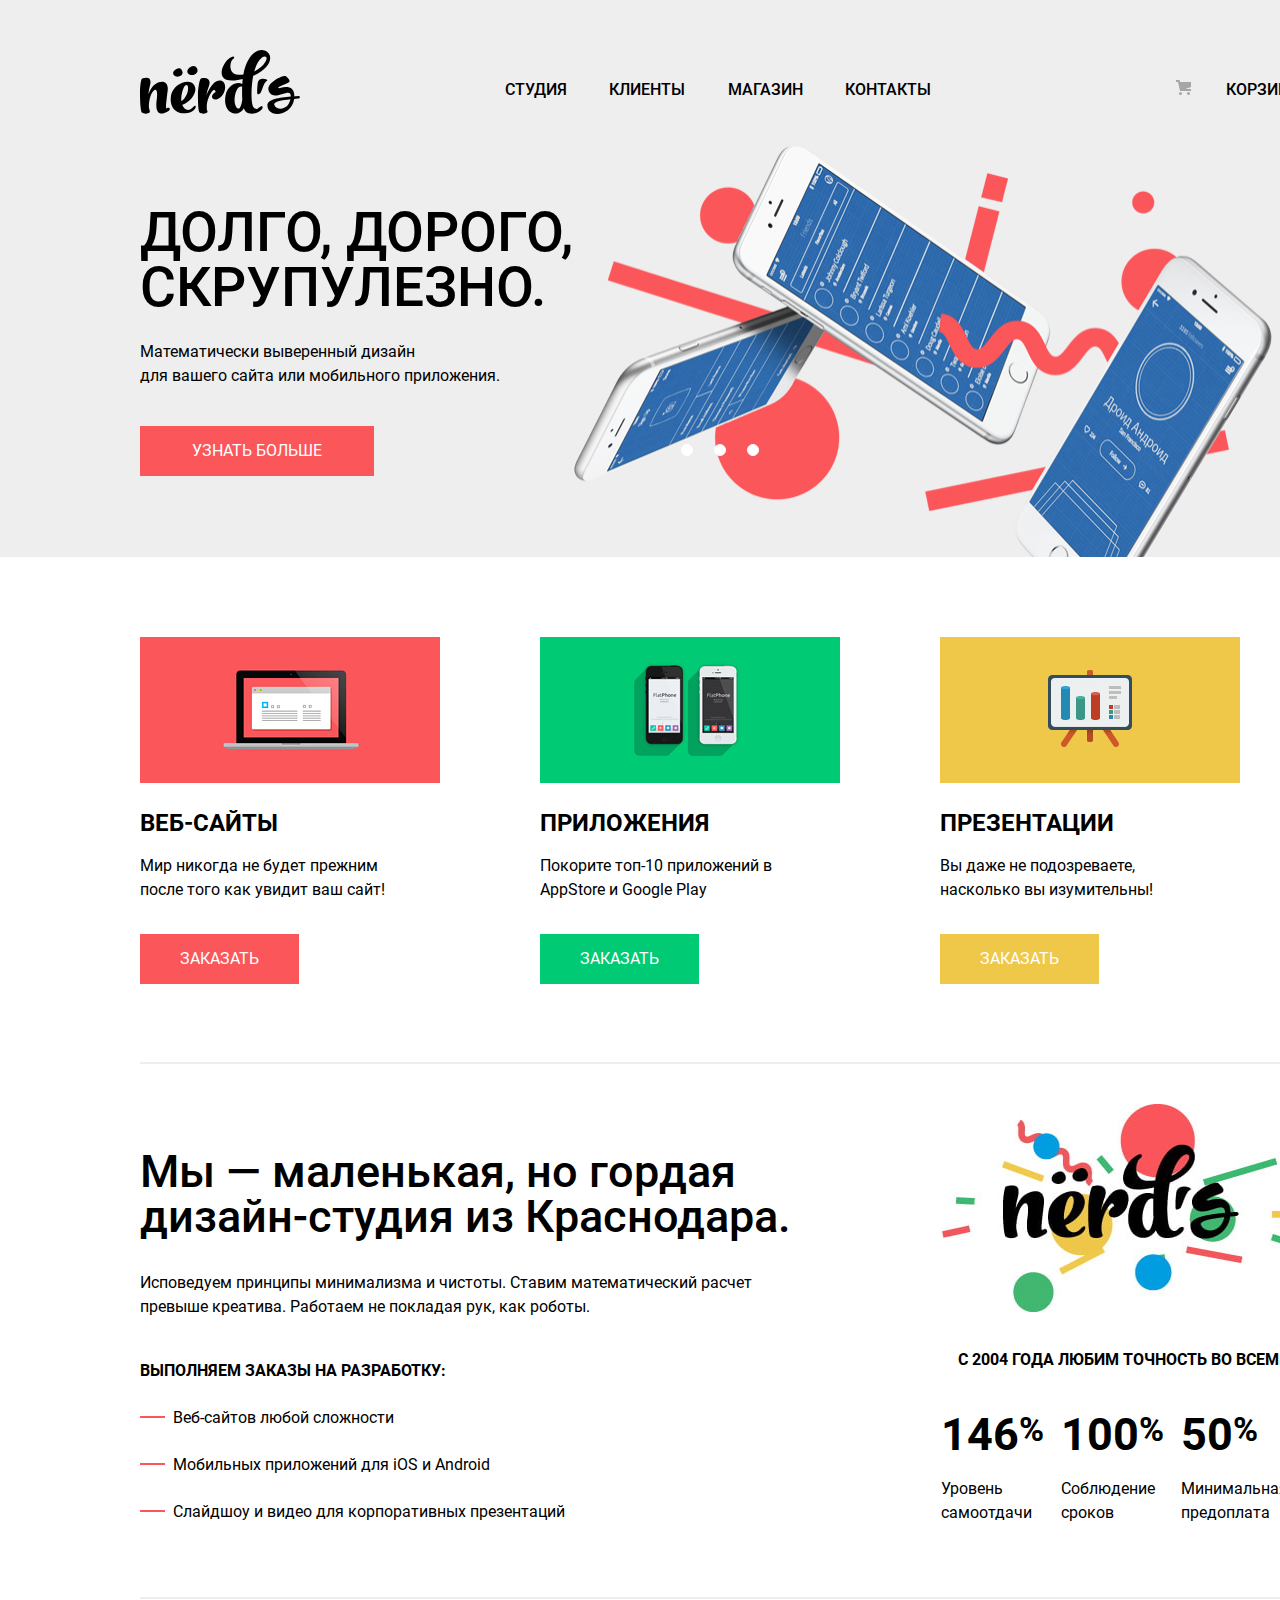
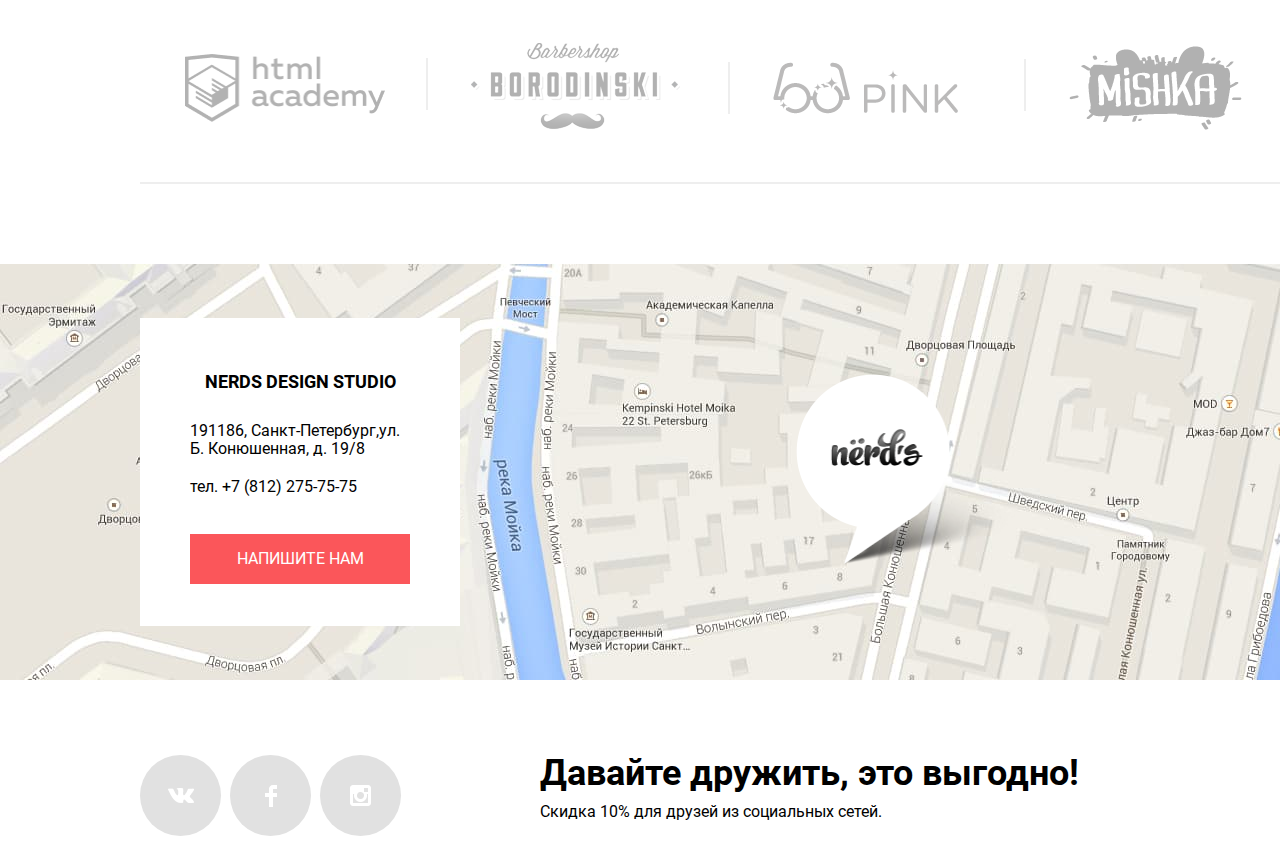
==== index.html @ aad73b2a "Декоративные элементы на главной странице" ====
<!DOCTYPE html>
<html class="page" lang="ru">

<head>
  <meta charset="utf-8">
  <link rel="preconnect" href="https://fonts.gstatic.com">
  <link href="https://fonts.googleapis.com/css2?family=Roboto:wght@400;500;700&display=swap" rel="stylesheet">
  <link href="css/normalize.css" rel="stylesheet">
  <link href="css/style.css" rel="stylesheet">
  <link rel="icon" href="favicon.ico">
  <link rel="icon" href="favicon/icon.svg" type="image/svg+xml">
  <link rel="apple-touch-icon" href="favicon/180.png">
  <link rel="manifest" href="manifest.webmanifest">
  <title>HTML Academy: Нёрдс</title>
</head>

<body class="page-body">
  <header class="page-header">
    <div class="container">
      <nav class="page-navigation">
        <a class="header-logo"><img src="img/nerds-logo.svg" width="160" height="65" alt="logo"></a>  
        <ul class="site-navigation list-reset">
          <li class="nav-item"><a href="blank.html">Студия</a></li>
          <li class="nav-item"><a href="blank.html">Клиенты</a></li>
          <li class="nav-item"><a href="catalog.html">Магазин</a></li>
          <li class="nav-item"><a href="blank.html">Контакты</a></li>
        </ul>
        <div class="basket-shop"><a class="basket basket-icon" href="blank.html">Корзина</a></div>
      </nav>
    </div>
  </header>
  <main class="main-page">
    <h1 class="visually-hidden">Интернет магазин «Nerds»</h1>
    <section class="slider-dignity">
      <div class="container">
        <section class="slider">
          <div class="slider-item slider-1 slide-current">
            <div class="slider-info">
              <h2 class="title">Долго, дорого, скрупулезно.</h2>
              <p class="text">Математически выверенный дизайн<br> для вашего сайта или мобильного приложения.</p>
              <a class=" more button" href="blank.html">Узнать больше</a>
            </div>
          </div>
          <div class="slider-item slider-2">
            <div class="slider-info">
              <h2 class="title">Любим математику как никто другой</h2>
              <p class="text">Никакого креатива, только математические формулы<br> для расчета идеальных
                пропорций
              </p>
              <a class="more button" href="blank.html">Узнать больше</a>
            </div>
          </div>
          <div class="slider-item slider-3">
            <div class="slider-info">
              <h2 class="title">Только ночь, только хардкор</h2>
              <p class="text">Работать днем, как все? Мы против этого.<br>Ближе к полуночи работа только
                начинается.
              </p>
              <a class="more button" href="blank.html">Узнать больше</a>
            </div>
          </div>
          <div class="controls">
            <button class="slider-btn" type="button" aria-label="Первый слайд"></button>
            <button class="slider-btn" type="button" aria-label="Второй слайд"></button>
            <button class="slider-btn" type="button" aria-label="Третий слайд"></button>
          </div>
        </section>
      </div>
    </section>
    <section class="services">
      <div class="container">
        <h2 class="visually-hidden">Услуги</h2>
        <ul class="services-list list-reset">
          <li class="services-item">
            <div class="img-wrap"><img src="img/illustration-web.png" width="300" height="146" alt="web"></div>
            <h3 class="services-item-title">Веб-сайты</h3>
            <p class="services-item-text">Мир никогда не будет прежним после того как увидит ваш сайт!</p>
            <a class="button more services-item-link" href="blank.html">Заказать</a>
          </li>
          <li class="services-item">
            <div class="img-wrap"><img src="img/illustration-applications.png" width="300" height="146"
                alt="applications"></div>
            <h3 class="services-item-title">Приложения</h3>
            <p class="services-item-text">Покорите топ-10 приложений в AppStore и Google Play</p>
            <a class="button applications-btn services-item-link" href="blank.html">Заказать</a>
          </li>
          <li class="services-item">
            <div class="img-wrap"><img src="img/illustration-presentations.png" width="300" height="146"
                alt="presentations"></div>
            <h3 class="services-item-title">Презентации</h3>
            <p class="services-item-text">Вы даже не подозреваете, насколько вы изумительны!</p>
            <a class="button presentatios-btn services-item-link" href="blank.html">Заказать</a>
          </li>
        </ul>
      </div>
    </section>
    <section class="about-us-box">
      <div class="container">
        <section class="about-us-holder">
          <div class="about-us">
            <h2 class="visually-hidden">О студии</h2>
            <p class="about-us-title">Мы — маленькая, но гордая дизайн-студия из Краснодара.</p>
            <p class="about-us-text">Исповедуем принципы минимализма и чистоты. Ставим математический расчет превыше
              креатива. Работаем не
              покладая
              рук, как роботы.</p>
            <p class="up-row">Выполняем заказы на разработку:</p>
            <ul class="description-list list-reset">
              <li class="descrition-item">Веб-сайтов любой сложности</li>
              <li class="descrition-item">Мобильных приложений для iOS и Android</li>
              <li class="descrition-item">Слайдшоу и видео для корпоративных презентаций</li>
            </ul>
          </div>
          <div class="statistics">
            <p class="description-text">с 2004 года Любим точность во всем:</p>
            <dl class="table-list">
              <div class="table-desc">
                <dt>146<sup>%</sup></dt>
                <dd>Уровень самоотдачи</dd>
              </div>

              <div class="table-desc">
                <dt>100<sup>%</sup></dt>
                <dd>Соблюдение сроков</dd>
              </div>

              <div class="table-desc">
                <dt>50<sup>%</sup></dt>
                <dd>Минимальная предоплата</dd>
              </div>
            </dl>
          </div>
        </section>
      </div>
    </section>
    <section class="partners">
      <div class="container">
        <h2 class="visually-hidden">Партнёры</h2>
        <ul class="partners-list list-reset">
          <li class="partners-item"><a class="partners-link" href="https://htmlacademy.ru/intensive/htmlcss" target="_blank"><img
                src="img/partners-links/logo-html.png" width="200" height="68" alt="html-academy"></a>
          </li>
          <li class="partners-item borodinski-item"><a class="partners-link" href="№" target="_blank"><img
                src="img/partners-links/logo-borodinski.png" width="209" height="90" alt="borodinski"></a>
          </li>
          <li class="partners-item pink-item"><a class="partners-link" href="#" target="_blank"><img
                src="img/partners-links/logo-pink.png" width="185" height="52" alt="pink"></a>
          </li>
          <li class="partners-item mishka-item"><a class="partners-link" href="#" target="_blank"><img
                src="img/partners-links/logo-miska.png" width="173" height="84" alt="mishka"></a>
          </li>
        </ul>
      </div>
    </section>
  </main>
  <footer class="page-footer">
    <section class="map">
      <h2 class="visually-hidden">Карта</h2>
      <img class="footer-map" src="img/map.jpg" width="1440" height="416" alt="map-footer">
      <div class="contacts-wrapper">
        <section class="contacts">
          <h2 class="contacts-title">Nerds design studio</h2>
          <p class="contacts-text">191186, Санкт-Петербург,ул. Б. Конюшенная, д. 19/8</p>
          <p class="phone"><a class="contacts-phone" href="tel:78122757575">тел. +7 (812) 275-75-75</a></p>
          <a class="button contacts-link more" href="#">Напишите нам</a>
          <div class="marker"><img src="img/map-marker.png" width="230" height="190" alt="map-marker"></div>
        </section>
      </div>
    </section>
    <div class="container">
      <div class=" social-holder">
        <div class="social-wrapper">
          <ul class="list-reset social-list">
            <li class="social-item">
              <a class="social-btn social-btn-vk" href="#"><span class="visually-hidden">В Контакте</span>
               </a>
            </li>
            <li class="social-item">
              <a class="social-btn social-btn-fb" href="#"><span class="visually-hidden">Фейсбук</span>
              </a>
            </li>
            <li class="social-item">
              <a class="social-btn social-btn-insta" href="#"><span class="visually-hidden">Инстаграмм</span>
              </a>
            </li>
          </ul>
        </div>
        <div class=" social-friends">
          <h2 class="footer-title">Давайте дружить, это выгодно!</h2>
          <p class="footer-text">Скидка 10% для друзей из социальных сетей.</p>
        </div>
      </div>
    </div>
  </footer>
  <section class="pop-up">
    <h3>Напишите нам</h3>
    <button class="button-close" type="button"><span class="visually-hidden">Закрыть</span></button>
    <form class="mail-form" action="blank.html" method="post">
      <p class="mail-item">
        <label class="pop-up-text" for="meeting-name">Ваше имя:</label><br>
        <input id="meeting-name" type="text" name="name" placeholder="Имя Фамилия">
      </p>
      <p class="mail-item">
        <label class="pop-up-text" for="email-login">Ваш email:</label><br>
        <input id="email-login" type="email" name="login" placeholder="email@example.com">
      </p>
      <p class="mail-item-text">
        <label class="pop-up-text" for="free-text">Текст письма:</label><br>
        <textarea rows="5" cols="45" name="text" id="free-text" placeholder="В свободной форме"></textarea>
      </p>
      <p><button class="button more" type="submit">Отправить</button></p>
    </form>
  </section>
  <script src="js/script.js"></script>
</body>

</html>
---- css/style.css ----
*, *::before, *::after {
   box-sizing: border-box;
}

/*fonts*/
@font-face {
    font-family: "Roboto";
    src:url('../fonts/roboto.woff2') format('woff2'),
    url('../fonts/roboto.woff') format('woff');
    font-weight: 400;
    font-style: normal;
}
@font-face {
    font-family:"Roboto";
    src: url("../fonts/robotobold.woff2") format('woff2'),
     url('../fonts/robotobold.woff') format('woff');
    font-weight: 700;
    font-style:normal;
}
@font-face {
    font-family:"Roboto";
    src:url('../fonts/robotomedium.woff2') format('woff2'),
     url('../fonts/robotomedium.woff') format('woff');
    font-weight: 500;
    font-style: normal;
}

/*variobles*/
:root {
    --basic-black:#000000 ;
    --basic-mdllight-gray: #F1F1F1;
    --basic-light-gray:#EEEEEE;
    --basic-white:#FFFFFF;
    --basic-gray-input: #B4B9BB;
    --basic-light-red:#FB565A;
    --basic-light-green:#00CA74;
    --basic-light-yellow:#EFC849;
    --basic-dark-gray:#444444;
    --basic-medium-gray:#DFDFDF;
    --basic-text-gray: #7A7A7A;
    --basic-mdl-gray:#D5D5D5;
    --basic-die-gray:#4D4D4D;
    --basic-gray:#E1E1E1;
    --basic-shadow-gray: #CFCFCF;
    --basic-scale-gray:#D7DCDF;
    --basic-toggle-gray:#ABABAB;
    --basic-red:#E74246;
    --basic-border-gray:#DBDBDB;
    --basic-green:#00BC6C;
    --basic-yellow:#EAB534;
    --basic-dark-red:#D7373B;
    --basic-dark-green:#00AA62;
    --basic-dark-yellow:#E5A722;
    --basic-white-30:rgba(225,225,225,.3);
    --basic-black-30: rgba(0,0,0,.3);
}
.page-body p, .page-body h1,
.page-body h2, .page-body h3 {
  margin: 0;
  padding: 0;
}
.page-body a {
  text-decoration: none;
}
.page {
  height: 100%;
}


/*body*/
.page-body {
  font-family: "Roboto", Arial, sans-serif ;
  font-weight: 400;
  font-size: 16px;
  line-height: 24px;
  color:var(--basic-black);
  min-height: 100%;
  display: grid;
  grid-template-rows: min-content 1fr min-content;
  align-content: start;
}

.container {
  width: 1200px;/*1440px*/
  margin: 0 auto;
  padding:0 20px;
}

.map .footer-map {
  display: block;
  margin: 0 auto;
  height: 416px;

}
.page-footer .map {
  margin-bottom: 75px;
}

.visually-hidden {
  position: absolute;
  width: 1px;
  height: 1px;
  margin: -1px;
  border: 0;
  padding: 0;
  white-space: nowrap;
  clip-path: inset(100%);
  clip: rect(0 0 0 0);
  overflow: hidden;
}
.button {
  display: inline-flex;
  justify-content: center;
  flex-wrap: wrap;
  font-size: 16px;
  line-height: 18px;
  color: var(--basic-white);
  text-transform: uppercase;
  background-color: var(--basic-light-red);
  padding: 16px 0 ;
  border:none;
}

.list-reset {
  margin: 0;
  padding: 0;
  list-style-type:none;
}

/*header*/
.page-header {
  padding-top: 75px;
}

/*navigtion*/
.header-logo {
  display: inline-flex;
  margin-top: -26px;

}
.header-logo:hover {
  opacity: 0.7;
}
.header-logo:active {
  opacity: 0.3;
}
.page-navigation {
  display: flex;
  flex-wrap: wrap;
  align-items: flex-start;
  justify-content: space-between;
}

.page-navigation a{
  display: inline-flex;
  flex-wrap: wrap;
  font-weight: 500;
  font-size: 16px;
  line-height: 30px;
  text-transform: uppercase;
  text-decoration: none;
  color: var(--basic-black);
  padding-bottom: 13px;
}
.site-navigation a:hover:not(.current),
.basket-shop .basket:hover:not(.current) {
  color: var(--basic-light-red);
}
.site-navigation a:active:not(.current),
.basket-shop .basket:active:not(.current) {
  color: var(--basic-black);
  opacity: 0.3;
}

.current {
  border-bottom: 2px solid var(--basic-light-red);

}
.basket-shop .basket {
  position: relative;
  padding-left: 50px;
}
.basket-icon::before {
  content: "";
  width: 15px;
  height: 15px;
  background-image: url(../img/basket-icon.svg);
  background-repeat: no-repeat;
  background-position: 0 0;
  position: absolute;
  left: 0;
  top: 5px;
}
.basket-shop .basket-icon:active::before {
  opacity: 1;
}
.site-navigation {
  margin-left: -40px;
  display: flex;
  min-width: 427px;
  flex-wrap: wrap;
  justify-content: space-between;
}

                                                            /*slider-dignity*/


/*.slider-1 {
  background: var(--basic-light-gray) url(../img/nerds-slider/nerds-slider-show.png) no-repeat right 760px 431px ;
}*/
.slider-dignity {
  margin-bottom: 80px;
}
.slider-item {
  display: flex;
  flex-wrap: wrap;
  height: 430px;
}
.slider-info {
  padding-top: 78px;
}
.slider-1 {
  background-image: url(../img/nerds-slider/nerds-slider-show.png);
  background-position: right;
  background-repeat: no-repeat;
  background-size: 760px 430px;
  object-fit: contain;
}
.slider-2 {
  display: none;
  background-image: url(../img/nerds-slider/nerds-slider-second.png);
  background-position: right;
  background-repeat: no-repeat;
  background-size: 760px 430px;
  object-fit: contain;
}
.slider-3 {
  display: none;
  background-image: url(../img/nerds-slider/nerds-slider-third.png);
  background-position: right;
  background-repeat: no-repeat;
  background-size: 760px 430px;
  object-fit: contain;
}
.slider-item h2 {
  margin-bottom: 25px;
  font-weight: 500;
  font-size: 55px;
  line-height: 55px;
  text-transform: uppercase;
}
.slider-info {
  width: 500px;
}
.slider p {
  margin-bottom: 38px;
}
.slider {
  position: relative;
}
.controls {
  display: flex;
  flex-wrap: wrap;
  justify-content: space-between;
  position: absolute;
  top:312px;
  left:536px;
  width: 88px;
  height: 18px;
}
.controls .slider-btn {
  width: 8px;
  height: 8px;
  border-radius: 50%;
  border: 1px solid var(--basic-white);
  background-color: var(--basic-white);
  margin: 5px;
  padding: 5px;
  cursor: pointer;

}
.slider .button {

  padding: 16px 52px;
}
.more:hover{
  background-color:var(--basic-red);
}
.more:active{
  background-color: var(--basic-dark-red);
}
.more:active{
  color:var(--basic-white-30);
}

                                                             /*services-list*/

 .img-wrap {
   display: block;
   margin-bottom: 25px;
   height: 146px;
   width: 300px;
 }
 .services-list {
   display: grid;
   grid-template-columns: 300px 300px 300px;
   column-gap: 100px;
 }
 .services {
   min-height: 427px;
 }
 .services-item h3 {
   margin-bottom: 16px;
 }
 .services-item-text {
   width: 260px;
 }
 .services-item p {
   margin-bottom: 32px;
 }
 .services-item-link {
   padding: 16px 40px;
   margin-bottom: 80px;
 }
 .services-item-title {
  font-weight: 700;
  font-size: 24px;
  line-height: 30px;
  text-transform: uppercase;
 }



.applications-btn {
  background-color:var(--basic-light-green);
}
.applications-btn:hover{
  background-color: var(--basic-green);
}
.applications-btn:active{
  background-color: var(--basic-dark-green);
  color: var(--basic-white-30);
}

.presentatios-btn {
  background-color: var(--basic-light-yellow);
}
.presentatios-btn:hover{
  background-color: var(--basic-yellow);
}
.presentatios-btn:active{
  background-color: var(--basic-dark-yellow);
  color: var(--basic-white-30);
}
.page-header,
.slider-dignity {
  background-color: var(--basic-light-gray);
}
.services .container {
  margin-bottom: 40px;
  position: relative;
}
.services .container::after {
  content: "";
  height: 2px;
  width: 1157px;
  background-color: var(--basic-light-gray);
  position: absolute;
  bottom: 0;
}

                                                             /* about-us*/
.about-us-box {
  margin-bottom: 50px;
}                                                             
.about-us-holder {
  display:grid;
  grid-template-columns: 1fr 360px;
  column-gap: 150px;                                /*!P*/
}
.statistics {
  background-image: url(../img/nerds-illustration.jpg);
  background-position:top right;
  background-repeat: no-repeat;
  background-size: 360px 208px;
  padding-top: 244px;
}
.about-us-title {
  font-weight: 500;
  font-size: 45px;
  line-height: 45px;
 }

 .description-text,
 .up-row  {
  font-weight: 700;
  font-size: 16px;
  line-height: 24px;
  text-transform: uppercase;
 }

.about-us {
  padding-top: 45px;
  width: 651px;
}
.about-us .up-row {
  margin-bottom: 23px;
}
.statistics .description-text {
  margin-bottom: 31px;
}
.about-us .about-us-title {
  margin-bottom: 32px;
}
.about-us .about-us-text {
  margin-bottom: 40px;
}
.description-text {
  text-align: center;
  margin-bottom: 31px;
}

.descrition-item {
  padding-left: 33px;
  position: relative;
  margin-bottom: 23px;
}
.descrition-item::before {
  position: absolute;
  content: "";
  margin-top: 10px;
  left: 0;
  width: 25px;
  height: 2px;
  background-color:var(--basic-light-red);
}
.table-desc dt {
  font-weight: bold;
  font-size: 45px;
  line-height: 64px;
  margin-bottom: 10px;
}
.table-desc sup {
  top: -9px;
}
.table-list {
  display: grid;
  grid-template-columns: 1fr 1fr 1fr;
}
.table-list dd {
  font-size: inherit;
  margin: 0;
}
.about-us-title {
  padding-top: 73px ;
}



                                                                    /*partners*/

.partners {
  min-height: 180px;
}
.partners-list {
  display:grid;
  grid-template-columns: repeat(4, 1fr);
}
.partners-item {
  margin: auto;
  position: relative;
}
.borodinski-item::before,
.pink-item::before,
.mishka-item::before {
  content: "";
  position: absolute;
  width: 2px;
  height: 52px;
  background-color: var(--basic-light-gray);
}
.borodinski-item::before {
  left: -45px;
  top: 15px;
}
.pink-item::before {
  left: -45px;
  top: 0px;
}
.mishka-item::before {
  left: -45px;
  top: 13px;
}
.partners-item:first-child::before {
  content: "";
  display: none;
}
.partners-item a {
  opacity: .3;
}
.partners-item a:hover,
.partners-item a:focus {
  opacity: 10;
}
.partners-item a:active {
  opacity: .1;
}
.partners .container {
  padding-top: 46px;
  padding-bottom: 44px;
  position: relative;
  margin-bottom: 80px;
}
.partners .container::before {
  content: "";
  height: 2px;
  width: 1157px;
  border-top: 2px solid var(--basic-light-gray);
  position: absolute;
  top: 0;
}
.partners .container::after {
  content: "";
  height: 2px;
  width: 1157px;
  border-top: 2px solid var(--basic-light-gray);
  position: absolute;
  bottom: 0;
}

                                                                    /*footer,map*/
.social-holder {
  display:grid;
  grid-template-columns: 260px 1fr ;
  column-gap: 140px;
}
.social-list {
  display: grid;
  grid-template-columns: 1fr 1fr 1fr;
  column-gap: 9px;
}


.page-footer {
  position: relative;
}
.contacts {
  position: absolute;
  top: 54px;
  background-color: var(--basic-white);
  width: 320px;
  height: 308px;
  padding: 49px 50px 0 50px;
  left:50%;
  transform: translateX(-580px);
}
 .contacts .contacts-title {
   margin-bottom: 25px;
  font-weight: 700;
  font-size: 18px;
  line-height: 30px;
  text-transform: uppercase;
  text-align: center;
 }
 .contacts .contacts-text {
   margin-bottom: 20px;
   text-align: left;
 }
 .contacts .phone {
   margin-bottom: 38px;
 }
 .contacts-phone {
  font-weight: 400;
  font-size: 16px;
  line-height: 18px;
  color: var(--basic-black);
}
.contacts-link {
  display: flex;
}
.marker {
  position: absolute;
  top: 56px;
  left: 656px;
}

.map p {
  font-weight: 400;
  font-size: 16px;
  line-height: 18px;
}
.social-friends .footer-title {
  font-weight:700;
  font-size: 36px;
  line-height: 36px;
  margin-bottom: 10px;
}
.footer-text {
  font-weight: 400;
  font-size: 16px;
  line-height: 22px;
}
                                            /* social */
 .social-btn {
    position: relative;
    width: 81px;
    height:81px;
    background-color:var(--basic-gray);
    border-radius: 50%;
    margin: auto;
 }
 .social-list a {
   display: inline-flex;
   flex-wrap: wrap;
   justify-content: center;
   align-items: center;
 }


.social-btn-vk:active::before,
.social-btn-fb:active::before,
.social-btn-insta:active::before {
  opacity: .3;
}

.social-btn:hover {
background-color: var(--basic-red);
}
.social-btn:active {
  background-color: var(--basic-dark-red);
  box-shadow: inset 0px 3px 0px 2px var(--basic-black-30);
}
.social-btn-vk::before {
  content: "";
  position: absolute;
  width: 26px;
  height: 15px;
  background-image: url(../img/vk-icon.png);
  background-repeat: no-repeat;
  background-position: 0 0;
}
.social-btn-fb::before {  
  content: "";
  position: absolute;
  width: 12px;
  height: 22px;
  background-image: url(../img/fb-icon.png);
  background-repeat: no-repeat;
  background-position: 0 0;
}
.social-btn-insta::before {  
  content: "";
  position: absolute;
  width: 21px;
  height: 21px;
  background-image: url(../img/insta-icon.png);
  background-repeat: no-repeat;
  background-position: 0 0;
}

                                                                  /*pop-up*/
.pop-up {
  display: none;
  position: fixed;
  width: 960px;
  height: 590px;
  top: 290px;
  left: 480px;
  background-color: var(--basic-white);
  padding: 63px 100px 84px 100px;
  box-shadow: 0px 40px 40px 0px rgba(0, 0, 0, .4);
}
.pop-up-show {
  display: block;
}

.mail-form {
  display: flex;
  flex-wrap: wrap;
  justify-content: space-between;
}
.pop-up .mail-item {
  width: 360px;
  margin-bottom: 37px;
}
.mail-item input {
  width: 360px;
  height: 50px;
  font-size: inherit;
  padding: 14px;
}
.mail-item-text textarea {
  width: 760px;
  height: 118px;
  padding: 16px;
  font-size: inherit;
  margin-bottom: 47px;
}
.pop-up h3 {
  font-weight: 700;
  font-size: 45px;
  line-height: 53px;
  margin-bottom: 37px;
}
.pop-up .pop-up-text {
  font-weight: 700;
  font-size: 16px;
  line-height: 18px;
  margin-bottom: 10px;
}
.pop-up .button {
  width: 260px;
}
.mail-item input,
.mail-item-text textarea {
  border: 2px solid var(--basic-scale-gray);
  color: opacity(0.5);

}
.mail-item input:hover,
.mail-item-text textarea:hover {
  border: 2px solid var(--basic-gray-input);
  border-radius: 1px;
}
.mail-item input[type="text"]:focus,
.mail-item-text textarea:focus {
  border: 2px solid var(--basic-black);
  border-radius: 1px;
  color: var(--basic-black)
}
.mail-item input:invalid {
 border: 2px solid var(--basic-red);
}
.button-close {
   position:absolute;
   width: 21px;
   height: 21px;
   right: 90px;
   border: 0;
   background-color: transparent;
   cursor: pointer;
}
.button-close::before,
.button-close::after {
  position: absolute;
  content: "";
  width: 29px;
  height: 4px;
  background-color: var(--basic-red);
  opacity: 0.3;
}
.button-close::before {
  transform: rotate(45deg);
}
.button-close::after {
  transform: rotate(-45deg);
}
.button-close:hover::before,
.button-close:hover::after {
  content: "";
  background-color: var(--basic-red);
}


                                                              /* !Catalog*/
.catalog-page-title {
  min-height: 235px;
  padding-top: 72px;
}
.catalog-title {
  font-size: 55px;
  line-height: 55px;
  font-weight: 500;
  text-align: center;
}
.catalog-wrap button {
  border: none;
}
.form-group {
  padding: 0;
  margin: 0;
  border: none;
}
.form-group p {
  padding-left: 36px;
}
.range-filter {
  width: 260px;
  margin-top: 49px;
  margin-bottom: 51px;
}
.form-group legend,
.user-sort .sorting  {
  font-size: 18px;
  line-height: 24px;
  text-transform: uppercase;
  font-weight: 700;
}
.range-controls {
  position: relative;
  height: 80px;
  margin-bottom: 15px;
  padding-top: 39px;
  padding-right: 20px;
  padding-left: 20px;
  background-color: var(--basic-light-gray);
  border-radius: 5px;
}
.range-controls .scale {
  height: 2px;
  background: var(--basic-scale-gray);
}
.range-controls .bar {
  width: 70%;
  height: 2px;
  background: var(--basic-light-green);
}
.range-controls .toggle {
  position: absolute;
  top: 31px;
  width: 4px;
  height: 4px;
  padding: 2px;
  border: 8px solid var(--basic-white);
  background-color: var(--basic-toggle-gray);
  border-radius: 50%;
  box-shadow: 0 2px 1px 0 var(--basic-shadow-gray);
  cursor: pointer;
}
.range-controls .toggle-min {
  left: 18px;
}

.range-controls .toggle-max {
  left: 160px;
}
.price-controls {
  display: flex;
  flex-wrap: wrap;
  justify-content: space-between;
  text-transform: uppercase;
}
.price-controls input {
  width: 80px;
  padding: 10px;
  margin-left: 10px;
  text-align: center;
  color: var(--basic-black);
  border: none;
  border-radius: 5px;
  background: var(--basic-mdllight-gray);
  font-family: inherit;
  font-size: inherit;
}
.grid p {
  margin-bottom: 20px;
}
.catalog-page-title {
  margin-bottom: 55px;
}


.catalog-wrap .container {
  display: flex;
  flex-wrap: wrap;
  justify-content: space-between;
}
.filter {
  width: 260px;
}
.catalog {
  width: 762px;
}
.user-sort {
  display: flex;
  flex-wrap: wrap;
  justify-content: space-between;
  margin-bottom: 50px;
}
.selection-filter {
  width: 360px;
}
.sort-list {
  display: flex;
  flex-wrap: wrap;
  justify-content:start;
}
.sort-item a {
  margin-right: 25px;
}
.up:not(.active),
.down:not(.active),
.sort-item a:not(.active) {
  color: var(--basic-black);
  opacity: 0.3;
}
.up:hover,
.down:hover,
.sort-item a:hover {
  opacity: 0.6;
}
.up:active,
.down:active,
.sort-item a:active {
  opacity: 1;
}

.selection-filter {
  display: flex;
}
.selection-filter ul,
.selection-filter li {
  margin: 0;
  padding: 0;
}
.up-down {
  width: 40px;
  display: flex;
  justify-content: space-between;
  align-items: center;

}
.down {
  width: 0;
  height: 0;
  border-style: solid;
  border-width: 10px 5.5px 0 5.5px;
  border-color: var(--basic-black) transparent transparent transparent;
}
.up {
  width: 0;
  height: 0;
  border-style: solid;
  border-width: 0 5.5px 10px 5.5px;
  border-color: transparent transparent var(--basic-black) transparent;
}
.catalog-list {
  display: grid;
  grid-template-columns: 1fr 1fr;
  gap: 31px 41px;
}
.catalog-page-title {
  background-color:var(--basic-light-gray);
}
.catalog-title {
  font-weight: 500;
  font-size: 55px;
  line-height: 55px;
}
.grid .filter-name {
  margin-bottom: 16px;
}
.filter-name,
.sorting {
  font-weight: bold;
  font-size: 18px;
  line-height: 30px;
}
.sorting {
  margin: 0;
  padding: 0;
}
.selection-filter a {
  font-weight: 400;
  font-size: 14px;
  line-height: 18px;
  color: var(--basic-black);
  text-transform: uppercase;
}
.form-group {
  font-weight: 400;
  font-size: 16px;
  line-height: 19px;
}
.form-item label {
  display: block;
  position: relative;
  cursor: pointer;
  user-select: none;
}
.filter-input-checkbox + label::before {
  content: "";
  position: absolute;
  top: -2px;
  left: -36px;
  width: 23px;
  height: 23px;
  border-radius: 3px;
  border: 2px solid var(--basic-black);
  opacity: 0.4;
}
.filter-input-checkbox:checked + label::before {
  display: none;

}
.filter-input-checkbox:checked + label::after {
  content: "";
  position: absolute;
  top: -2px;
  left: -36px;
  width: 25px;
  height: 25px;
  background-image: url(../img/checkbox-on.svg);
  background-repeat: no-repeat;
  background-position: 0 0;
  opacity: 0.4;
}

.filter-input-radio + label:focus::before,
.filter-input-radio:focus + label:hover::after,
.filter-input-checkbox + label:focus::before,
.filter-input-checkbox:focus + label:hover::after,
.filter-input-radio + label:hover::before,
.filter-input-radio:checked + label:hover::after,
.filter-input-checkbox + label:hover::before,
.filter-input-checkbox:checked + label:hover::after {
  opacity: 1;
}

.filter-input-radio + label::before {
  content: "";
  position: absolute;
  top: -2px;
  left: -36px;
  width: 25px;
  height: 25px;
  border-radius: 50%;
  border: 4px solid var(--basic-black);
  opacity: 0.4;
}
.filter-input-radio:checked + label::after {
  content: "";
  position: absolute;
  top: 6px;
  left: -28px;
  width: 9px;
  height: 9px;
  border-radius: 50%;
  background-color: var(--basic-black);
  opacity: 0.4;
}

.filter-btn {
  background-color: var(--basic-light-gray);
  color: var(--basic-black);
  border: none;
}
.filter-btn:hover {
  background-color: var(--basic-medium-gray);
}
.filter-btn:active {
  background-color: var(--basic-mdl-gray);
  color: var(--basic-text-gray);
}
.filter .submit-btn {
  margin-top: 50px;
  background-color: var(--basic-light-gray);
  color: var(--basic-black);
  padding: 15px 89px;
  border: none;
  border-radius: 3px;
}
.filter .submit-btn:hover {
 background-color: var(--basic-medium-gray);
}
.filter .submit-btn:active {
  background-color: var(--basic-mdl-gray);
  color: var(--basic-black-30);
  outline: none;
}
                                                                        /*catalog-cards*/
.catalog-cards {
  margin-bottom: 55px;
}
.catalog-item {
  position: relative;
  width: 360px;
  height: 620px;
  padding-top: 40px;
}
.catalog-item img {
  object-fit: contain;
}
.hidden-descriptions {
  padding: 20px 50px;
  position: absolute;
  text-align: center;
  display: none;
  bottom:0;
  width: 360px;
  height: 230px;
  background-color: var(--basic-light-gray);
}
.catalog-item:hover .hidden-descriptions {
  display: flex;
  flex-wrap: wrap;
  flex-direction: column;
  align-items: center;
}
.catalog-item::before {
  width: 100%;
  height: 40px;
  background-color: var(--basic-light-gray);
  position: absolute;
  content: "";
  left:0;
  top: 0;
  border-radius: 5px 5px 0 0 ;
}
.catalog-item::after {
  width: 15px;
  height: 15px;
  background-color: var(--basic-white);
  border-radius: 50%;
  position: absolute;
  content: "";
  top: 13px;
  left: 15px;
  box-shadow: 25px 0px 0px 0px var(--basic-white),
              50px 0px 0px 0px var(--basic-white);
}
.catalog-item:hover::before  {
  background-color: var(--basic-die-gray);
  content: "";
}
.caption-desc-cards {
  display: inline-flex;
  flex-wrap: wrap;
  margin: 0 auto;
  font-weight: 700;
  font-size: 18px;
  line-height: 30px;
  text-transform: uppercase;
  color: var(--basic-black);
}
.caption-desc-cards:hover {
  color: var(--basic-light-red);
}
.caption-desc-cards:active {
  color: var(--basic-text-gray);
}
.cards-link {
  margin-bottom: 12px;
}
.hidden-descriptions .cards-text {
  margin-bottom: 32px;
}
.cards-text {
  font-weight: 400;
  font-size: 16px;
  line-height: 18px;
  text-align: center;
}

.hidden-descriptions .button {
  display: inline-flex;
  padding: 15px 72px;
  width: 200px;
}
.hidden-descriptions .button:hover{
  background-color: var(--basic-red);
}
.hidden-descriptions .button:active{
  background-color: var(--basic-dark-red);
}
.pagination {
  display: flex;
  flex-wrap: wrap;
  margin-bottom: 60px;
}
.pagination-list {
  display: inline-flex;
}
.pagination-item {
  display: flex;
  flex-wrap: wrap;
  min-width: 50px;
  height: 50px;
  background-color: var(--basic-light-gray);
  margin-right: 11px;
  justify-content: center;
  align-items: center;
  border-radius: 3px;
}
.pagination-item:hover {
  background-color: var(--basic-medium-gray);
 }
 .pagination-item:active {
   background-color: var(--basic-mdl-gray);
 }
 .pagination-item a:active {
   color: var(--basic-black-30);
 }
.pagination-list .active {
  background-color: var(--basic-white);
  border:3px solid var(--basic-border-gray);
}
.pagination a {
  text-decoration: none;
  font-weight: 500;
  color: inherit;
}
.pagination .next {
  padding: 15px 77px;
}
.phone {
  color:var(--basic-black);
}
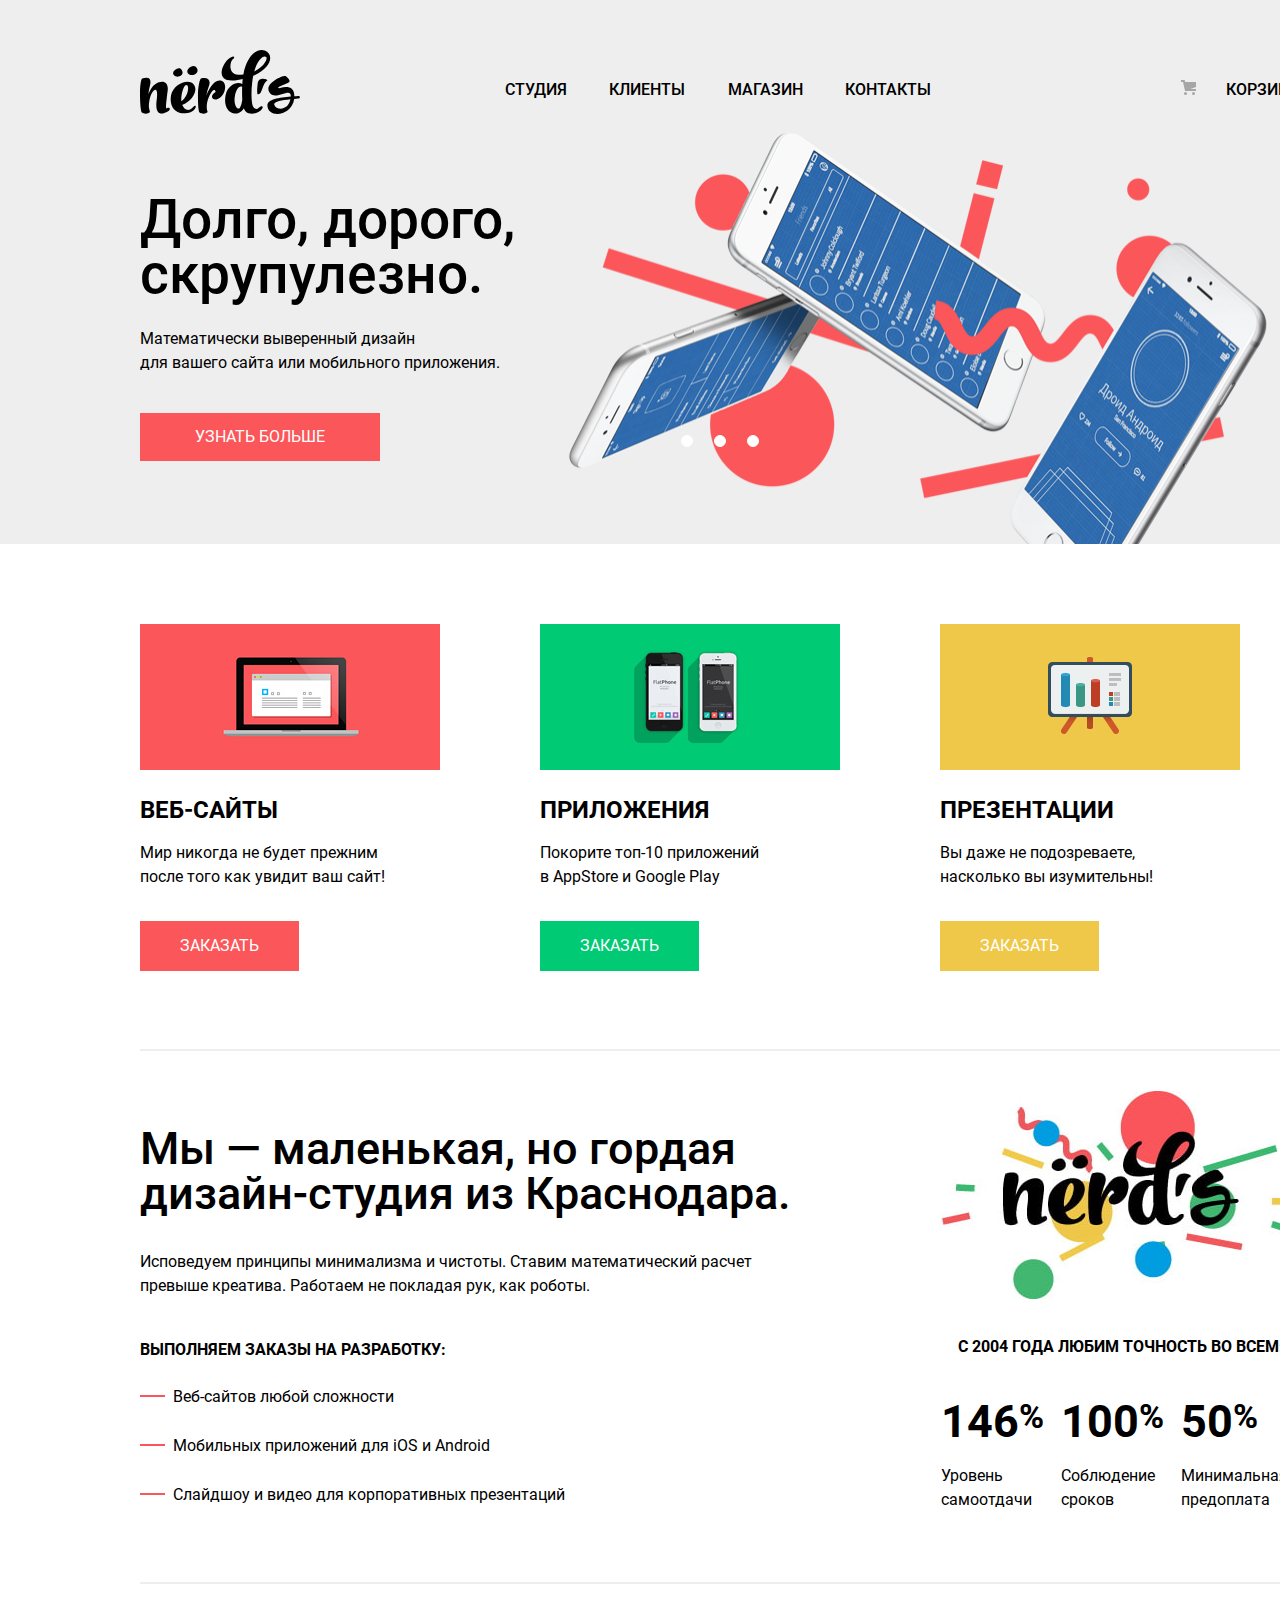
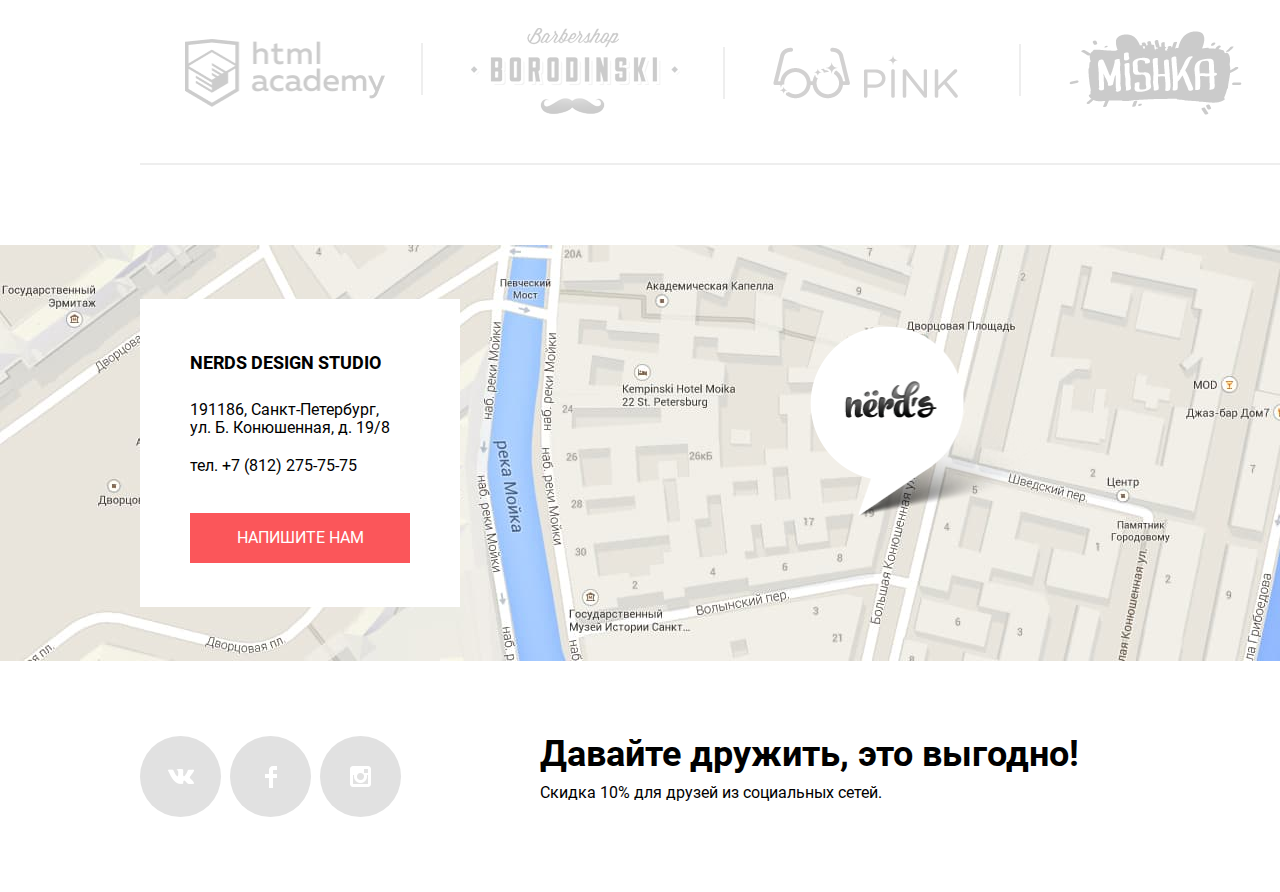
==== commit 9aa666aa: "Декоративные элементы на главной странице" ====
--- a/index.html
+++ b/index.html
@@ -81,7 +81,7 @@
             <div class="img-wrap"><img src="img/illustration-applications.png" width="300" height="146"
                 alt="applications"></div>
             <h3 class="services-item-title">Приложения</h3>
-            <p class="services-item-text">Покорите топ-10 приложений в AppStore и Google Play</p>
+            <p class="services-item-text">Покорите топ-10 приложений<br> в AppStore и Google Play</p>
             <a class="button applications-btn services-item-link" href="blank.html">Заказать</a>
           </li>
           <li class="services-item">
@@ -140,7 +140,7 @@
           <li class="partners-item"><a class="partners-link" href="https://htmlacademy.ru/intensive/htmlcss" target="_blank"><img
                 src="img/partners-links/logo-html.png" width="200" height="68" alt="html-academy"></a>
           </li>
-          <li class="partners-item borodinski-item"><a class="partners-link" href="№" target="_blank"><img
+          <li class="partners-item borodinski-item"><a class="partners-link" href="#" target="_blank"><img
                 src="img/partners-links/logo-borodinski.png" width="209" height="90" alt="borodinski"></a>
           </li>
           <li class="partners-item pink-item"><a class="partners-link" href="#" target="_blank"><img
@@ -160,7 +160,7 @@
       <div class="contacts-wrapper">
         <section class="contacts">
           <h2 class="contacts-title">Nerds design studio</h2>
-          <p class="contacts-text">191186, Санкт-Петербург,ул. Б. Конюшенная, д. 19/8</p>
+          <p class="contacts-text">191186, Санкт-Петербург,<br>ул. Б. Конюшенная, д. 19/8</p>
           <p class="phone"><a class="contacts-phone" href="tel:78122757575">тел. +7 (812) 275-75-75</a></p>
           <a class="button contacts-link more" href="#">Напишите нам</a>
           <div class="marker"><img src="img/map-marker.png" width="230" height="190" alt="map-marker"></div>
--- a/css/style.css
+++ b/css/style.css
@@ -138,10 +138,10 @@
   margin-top: -26px;
 
 }
-.header-logo:hover {
+.header-logo[href]:hover {
   opacity: 0.7;
 }
-.header-logo:active {
+.header-logo[href]:active {
   opacity: 0.3;
 }
 .page-navigation {
@@ -151,16 +151,15 @@
   justify-content: space-between;
 }
 
-.page-navigation a{
+.site-navigation a,
+.basket-shop .basket {
   display: inline-flex;
   flex-wrap: wrap;
   font-weight: 500;
-  font-size: 16px;
   line-height: 30px;
   text-transform: uppercase;
   text-decoration: none;
-  color: var(--basic-black);
-  padding-bottom: 13px;
+  color: inherit;
 }
 .site-navigation a:hover:not(.current),
 .basket-shop .basket:hover:not(.current) {
@@ -168,13 +167,12 @@
 }
 .site-navigation a:active:not(.current),
 .basket-shop .basket:active:not(.current) {
-  color: var(--basic-black);
-  opacity: 0.3;
-}
-
-.current {
+  color: var(--basic-black-30);
+}
+
+.page-navigation .current {
   border-bottom: 2px solid var(--basic-light-red);
-
+  padding-bottom: 13px;
 }
 .basket-shop .basket {
   position: relative;
@@ -188,7 +186,7 @@
   background-repeat: no-repeat;
   background-position: 0 0;
   position: absolute;
-  left: 0;
+  left: 5px;
   top: 5px;
 }
 .basket-shop .basket-icon:active::before {
@@ -214,7 +212,8 @@
 .slider-item {
   display: flex;
   flex-wrap: wrap;
-  height: 430px;
+  min-height: 430px;
+  padding-bottom: 80px;
 }
 .slider-info {
   padding-top: 78px;
@@ -222,6 +221,7 @@
 .slider-1 {
   background-image: url(../img/nerds-slider/nerds-slider-show.png);
   background-position: right;
+  margin-right: 5px;
   background-repeat: no-repeat;
   background-size: 760px 430px;
   object-fit: contain;
@@ -247,7 +247,6 @@
   font-weight: 500;
   font-size: 55px;
   line-height: 55px;
-  text-transform: uppercase;
 }
 .slider-info {
   width: 500px;
@@ -263,7 +262,7 @@
   flex-wrap: wrap;
   justify-content: space-between;
   position: absolute;
-  top:312px;
+  bottom: 96px;
   left:536px;
   width: 88px;
   height: 18px;
@@ -281,7 +280,7 @@
 }
 .slider .button {
 
-  padding: 16px 52px;
+  padding: 15px 55px;
 }
 .more:hover{
   background-color:var(--basic-red);
@@ -363,7 +362,7 @@
 .services .container::after {
   content: "";
   height: 2px;
-  width: 1157px;
+  width: 1160px;
   background-color: var(--basic-light-gray);
   position: absolute;
   bottom: 0;
@@ -400,7 +399,7 @@
  }
 
 .about-us {
-  padding-top: 45px;
+  padding-top: 35px;
   width: 651px;
 }
 .about-us .up-row {
@@ -410,7 +409,7 @@
   margin-bottom: 31px;
 }
 .about-us .about-us-title {
-  margin-bottom: 32px;
+  margin-bottom: 34px;
 }
 .about-us .about-us-text {
   margin-bottom: 40px;
@@ -423,7 +422,7 @@
 .descrition-item {
   padding-left: 33px;
   position: relative;
-  margin-bottom: 23px;
+  margin-bottom: 25px;
 }
 .descrition-item::before {
   position: absolute;
@@ -460,7 +459,7 @@
                                                                     /*partners*/
 
 .partners {
-  min-height: 180px;
+  min-height: 176px;
 }
 .partners-list {
   display:grid;
@@ -480,15 +479,15 @@
   background-color: var(--basic-light-gray);
 }
 .borodinski-item::before {
-  left: -45px;
+  left: -50px;
   top: 15px;
 }
 .pink-item::before {
-  left: -45px;
+  left: -50px;
   top: 0px;
 }
 .mishka-item::before {
-  left: -45px;
+  left: -50px;
   top: 13px;
 }
 .partners-item:first-child::before {
@@ -496,25 +495,25 @@
   display: none;
 }
 .partners-item a {
-  opacity: .3;
+  opacity: .2;
 }
 .partners-item a:hover,
 .partners-item a:focus {
-  opacity: 10;
+  opacity: 1;
 }
 .partners-item a:active {
   opacity: .1;
 }
 .partners .container {
   padding-top: 46px;
-  padding-bottom: 44px;
+  padding-bottom: 40px;
   position: relative;
   margin-bottom: 80px;
 }
 .partners .container::before {
   content: "";
   height: 2px;
-  width: 1157px;
+  width: 1160px;
   border-top: 2px solid var(--basic-light-gray);
   position: absolute;
   top: 0;
@@ -522,7 +521,7 @@
 .partners .container::after {
   content: "";
   height: 2px;
-  width: 1157px;
+  width: 1160px;
   border-top: 2px solid var(--basic-light-gray);
   position: absolute;
   bottom: 0;
@@ -542,6 +541,7 @@
 
 
 .page-footer {
+  margin-bottom: 68px;
   position: relative;
 }
 .contacts {
@@ -555,12 +555,11 @@
   transform: translateX(-580px);
 }
  .contacts .contacts-title {
-   margin-bottom: 25px;
+   margin-bottom: 23px;
   font-weight: 700;
   font-size: 18px;
   line-height: 30px;
   text-transform: uppercase;
-  text-align: center;
  }
  .contacts .contacts-text {
    margin-bottom: 20px;
@@ -580,8 +579,8 @@
 }
 .marker {
   position: absolute;
-  top: 56px;
-  left: 656px;
+  top: 27px;
+  left: 670px;
 }
 
 .map p {
@@ -664,8 +663,9 @@
   position: fixed;
   width: 960px;
   height: 590px;
-  top: 290px;
-  left: 480px;
+  top: 50%;
+  left: 50%;
+  transform: translate(-50%, -50%);
   background-color: var(--basic-white);
   padding: 63px 100px 84px 100px;
   box-shadow: 0px 40px 40px 0px rgba(0, 0, 0, .4);
@@ -695,6 +695,7 @@
   padding: 16px;
   font-size: inherit;
   margin-bottom: 47px;
+  resize: none;
 }
 .pop-up h3 {
   font-weight: 700;
@@ -733,12 +734,14 @@
 }
 .button-close {
    position:absolute;
-   width: 21px;
-   height: 21px;
+   width: 40px;
+   height: 40px;
    right: 90px;
+   top:70px;
    border: 0;
    background-color: transparent;
    cursor: pointer;
+   outline: none;
 }
 .button-close::before,
 .button-close::after {
@@ -746,8 +749,9 @@
   content: "";
   width: 29px;
   height: 4px;
+  left: 5px;
   background-color: var(--basic-red);
-  opacity: 0.3;
+  opacity: .3;
 }
 .button-close::before {
   transform: rotate(45deg);
@@ -757,10 +761,14 @@
 }
 .button-close:hover::before,
 .button-close:hover::after {
-  content: "";
   background-color: var(--basic-red);
-}
-
+  opacity: 1;
+}
+.button-close:active::before,
+.button-close:active::after {
+  background-color: var(--basic-red);
+  opacity: .1;
+}
 
                                                               /* !Catalog*/
 .catalog-page-title {
@@ -839,6 +847,7 @@
   flex-wrap: wrap;
   justify-content: space-between;
   text-transform: uppercase;
+  margin-bottom: 56px;
 }
 .price-controls input {
   width: 80px;
@@ -852,8 +861,13 @@
   font-family: inherit;
   font-size: inherit;
 }
+
+
 .grid p {
-  margin-bottom: 20px;
+  margin-bottom: 22px;
+}
+.form-radio p:last-child{
+  margin-bottom: 50px;
 }
 .catalog-page-title {
   margin-bottom: 55px;
@@ -894,9 +908,9 @@
   color: var(--basic-black);
   opacity: 0.3;
 }
-.up:hover,
-.down:hover,
-.sort-item a:hover {
+.up:hover:not(.active),
+.down:hover:not(.active),
+.sort-item a:hover:not(.active) {
   opacity: 0.6;
 }
 .up:active,
@@ -991,7 +1005,6 @@
 }
 .filter-input-checkbox:checked + label::before {
   display: none;
-
 }
 .filter-input-checkbox:checked + label::after {
   content: "";
@@ -1006,16 +1019,6 @@
   opacity: 0.4;
 }
 
-.filter-input-radio + label:focus::before,
-.filter-input-radio:focus + label:hover::after,
-.filter-input-checkbox + label:focus::before,
-.filter-input-checkbox:focus + label:hover::after,
-.filter-input-radio + label:hover::before,
-.filter-input-radio:checked + label:hover::after,
-.filter-input-checkbox + label:hover::before,
-.filter-input-checkbox:checked + label:hover::after {
-  opacity: 1;
-}
 
 .filter-input-radio + label::before {
   content: "";
@@ -1040,6 +1043,24 @@
   opacity: 0.4;
 }
 
+
+.filter-input-radio + label:hover::after,
+.filter-input-radio + label:hover::before,
+.filter-input-checkbox + label:hover::before,
+.filter-input-checkbox + label:hover::after,
+.filter-input-radio:focus + label::after,
+.filter-input-radio:focus + label::before,
+.filter-input-checkbox:focus + label::after,
+.filter-input-checkbox:focus + label::before  {
+  opacity: 1;
+}
+.filter-input-checkbox:disabled + label::after,
+.filter-input-radio:disabled + label::after,
+.filter-input-radio:disabled + label::before {
+  opacity: .2;
+}
+
+
 .filter-btn {
   background-color: var(--basic-light-gray);
   color: var(--basic-black);
@@ -1053,13 +1074,14 @@
   color: var(--basic-text-gray);
 }
 .filter .submit-btn {
-  margin-top: 50px;
+  margin-top: 30px;
   background-color: var(--basic-light-gray);
   color: var(--basic-black);
   padding: 15px 89px;
   border: none;
   border-radius: 3px;
 }
+.filter .submit-btn:focus ,
 .filter .submit-btn:hover {
  background-color: var(--basic-medium-gray);
 }
@@ -1091,7 +1113,9 @@
   height: 230px;
   background-color: var(--basic-light-gray);
 }
-.catalog-item:hover .hidden-descriptions {
+.catalog-item:active .hidden-descriptions ,
+.catalog-item:hover .hidden-descriptions ,
+.catalog-item:focus .hidden-descriptions {
   display: flex;
   flex-wrap: wrap;
   flex-direction: column;
@@ -1119,6 +1143,7 @@
   box-shadow: 25px 0px 0px 0px var(--basic-white),
               50px 0px 0px 0px var(--basic-white);
 }
+.catalog-item:focus::before ,
 .catalog-item:hover::before  {
   background-color: var(--basic-die-gray);
   content: "";
@@ -1172,30 +1197,29 @@
   display: inline-flex;
 }
 .pagination-item {
-  display: flex;
-  flex-wrap: wrap;
+  margin-right: 11px;
+}
+.pagination a:hover:not(.active) {
+  background-color: var(--basic-medium-gray);
+ }
+ .pagination a:active:not(.active) {
+   background-color: var(--basic-mdl-gray);
+ }
+ .pagination-item a:active {
+   color: var(--basic-black-30);
+ }
+.pagination-list .active {
+  background-color: var(--basic-white);
+  border:3px solid var(--basic-border-gray);
+}
+.pagination a {
+  display: flex;
   min-width: 50px;
   height: 50px;
   background-color: var(--basic-light-gray);
-  margin-right: 11px;
   justify-content: center;
   align-items: center;
   border-radius: 3px;
-}
-.pagination-item:hover {
-  background-color: var(--basic-medium-gray);
- }
- .pagination-item:active {
-   background-color: var(--basic-mdl-gray);
- }
- .pagination-item a:active {
-   color: var(--basic-black-30);
- }
-.pagination-list .active {
-  background-color: var(--basic-white);
-  border:3px solid var(--basic-border-gray);
-}
-.pagination a {
   text-decoration: none;
   font-weight: 500;
   color: inherit;
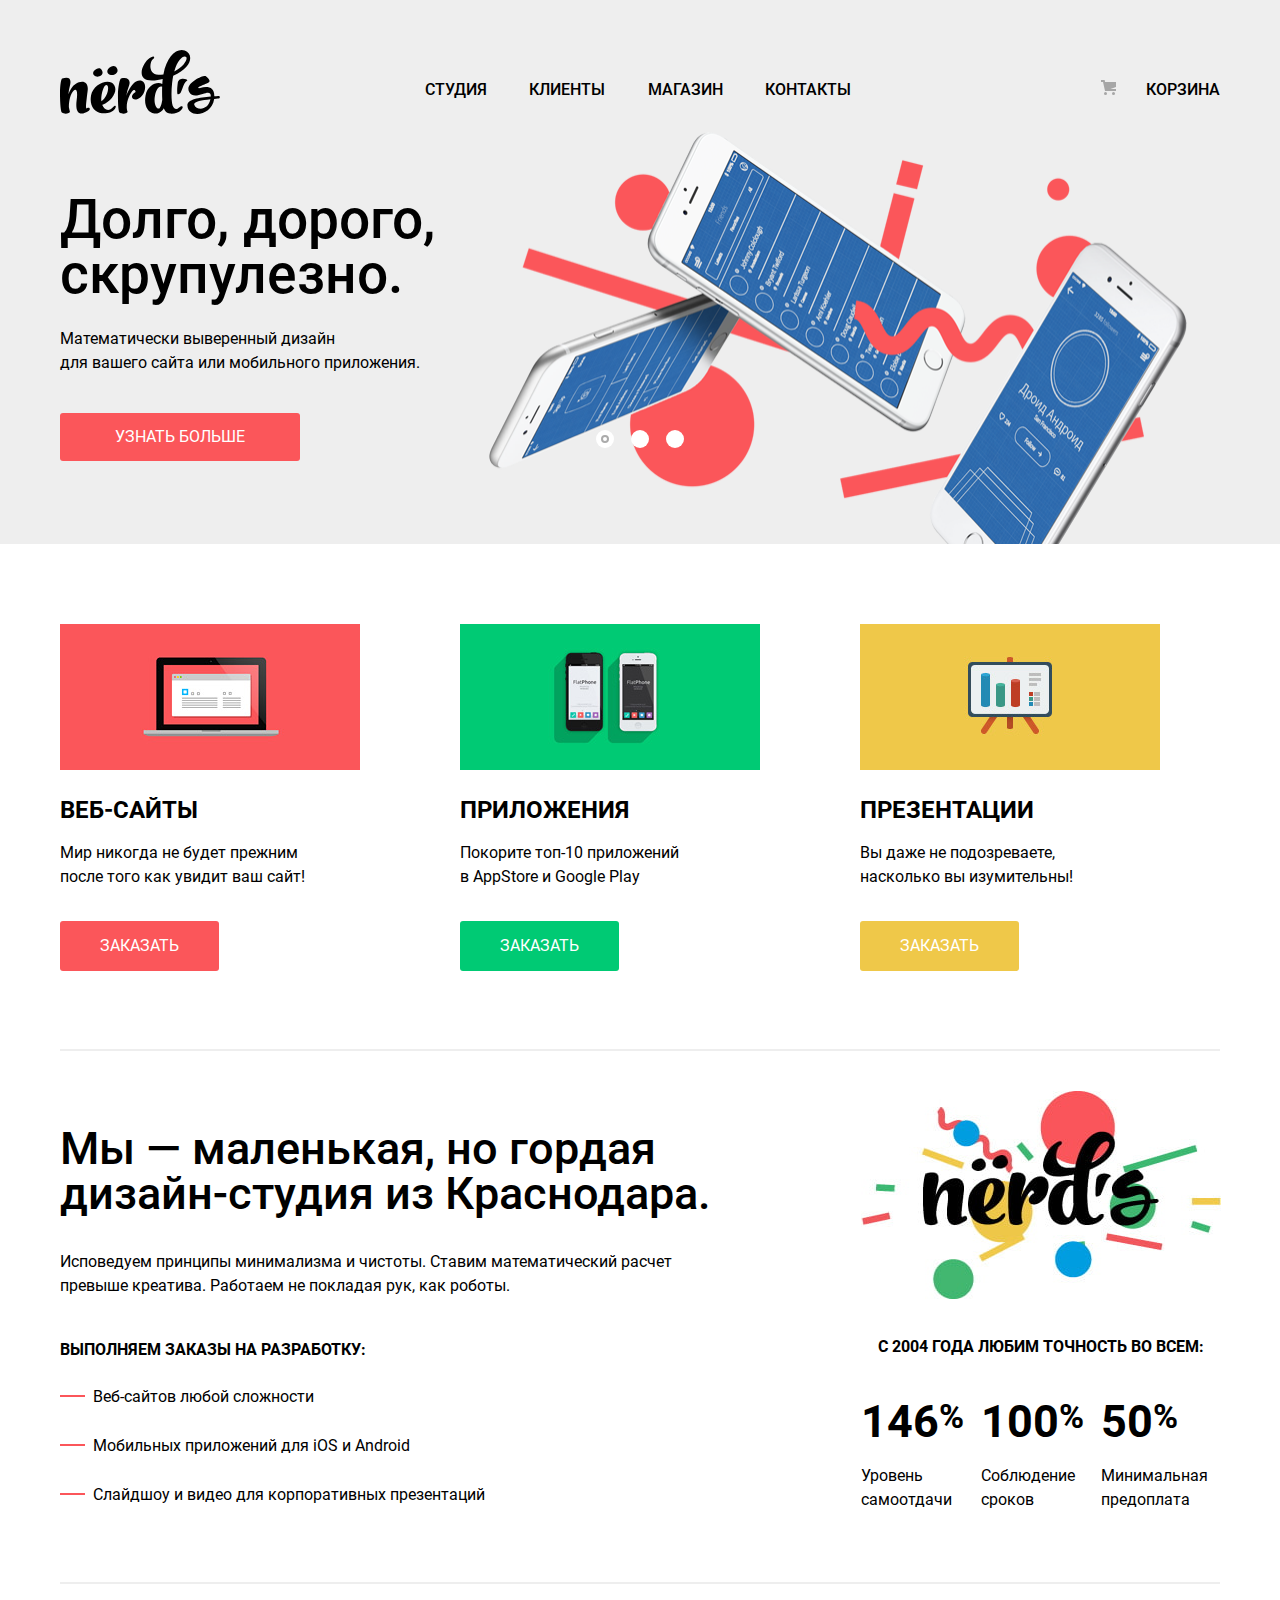
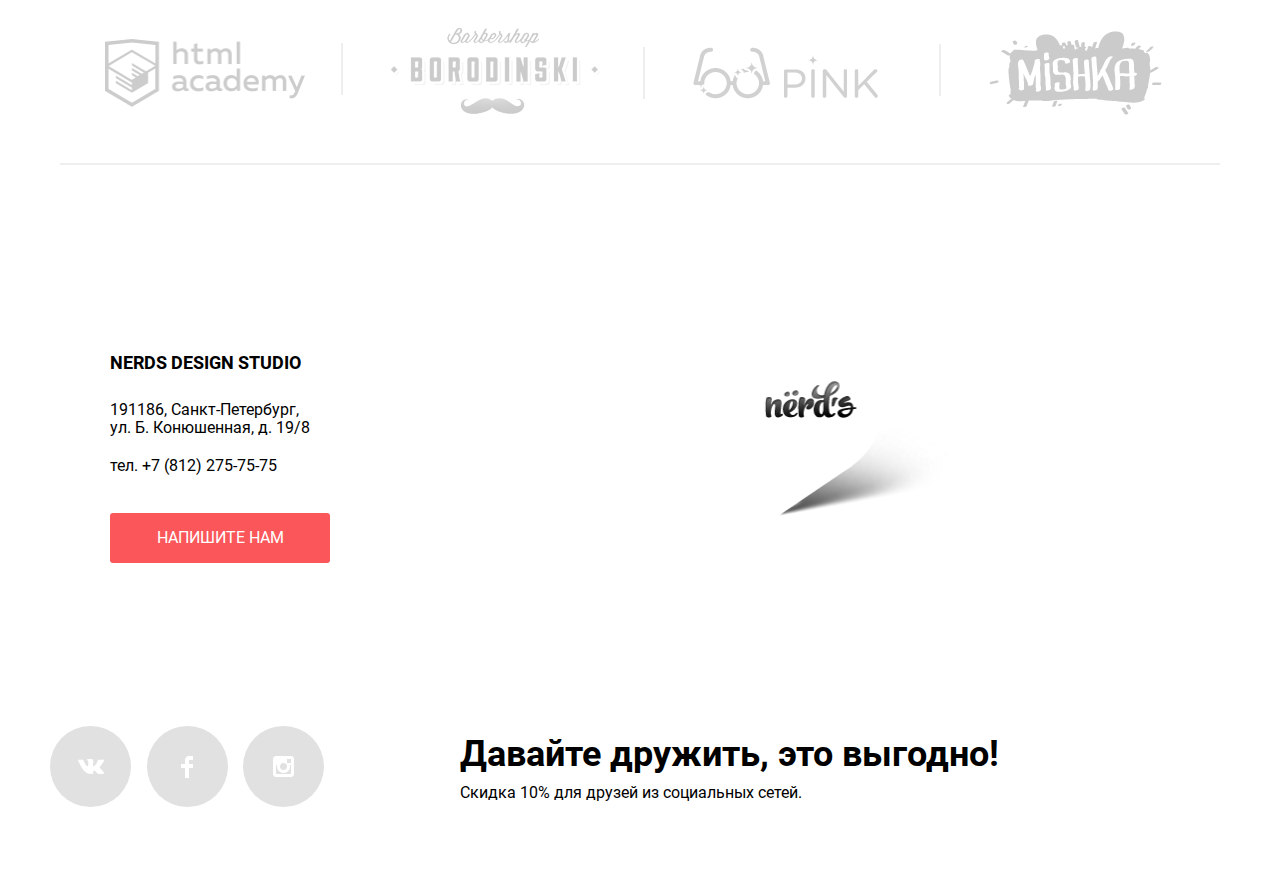
==== commit 5c06a5a8: "Декоративные элементы на внутренней странице" ====
--- a/index.html
+++ b/index.html
@@ -3,8 +3,6 @@
 
 <head>
   <meta charset="utf-8">
-  <link rel="preconnect" href="https://fonts.gstatic.com">
-  <link href="https://fonts.googleapis.com/css2?family=Roboto:wght@400;500;700&display=swap" rel="stylesheet">
   <link href="css/normalize.css" rel="stylesheet">
   <link href="css/style.css" rel="stylesheet">
   <link rel="icon" href="favicon.ico">
@@ -60,7 +58,7 @@
             </div>
           </div>
           <div class="controls">
-            <button class="slider-btn" type="button" aria-label="Первый слайд"></button>
+            <button class="slider-btn active" type="button" aria-label="Первый слайд"></button>
             <button class="slider-btn" type="button" aria-label="Второй слайд"></button>
             <button class="slider-btn" type="button" aria-label="Третий слайд"></button>
           </div>
@@ -72,21 +70,21 @@
         <h2 class="visually-hidden">Услуги</h2>
         <ul class="services-list list-reset">
           <li class="services-item">
-            <div class="img-wrap"><img src="img/illustration-web.png" width="300" height="146" alt="web"></div>
+            <div class="img-wrap"><img src="img/illustration-web.png" width="300" height="146" alt="Изображение монитора на красном фоне"></div>
             <h3 class="services-item-title">Веб-сайты</h3>
             <p class="services-item-text">Мир никогда не будет прежним после того как увидит ваш сайт!</p>
             <a class="button more services-item-link" href="blank.html">Заказать</a>
           </li>
           <li class="services-item">
             <div class="img-wrap"><img src="img/illustration-applications.png" width="300" height="146"
-                alt="applications"></div>
+                alt="Изображение двух телефонов на зелёном фоне"></div>
             <h3 class="services-item-title">Приложения</h3>
             <p class="services-item-text">Покорите топ-10 приложений<br> в AppStore и Google Play</p>
             <a class="button applications-btn services-item-link" href="blank.html">Заказать</a>
           </li>
           <li class="services-item">
             <div class="img-wrap"><img src="img/illustration-presentations.png" width="300" height="146"
-                alt="presentations"></div>
+                alt="Изображение доски для презентаций на жёлтом фоне"></div>
             <h3 class="services-item-title">Презентации</h3>
             <p class="services-item-text">Вы даже не подозреваете, насколько вы изумительны!</p>
             <a class="button presentatios-btn services-item-link" href="blank.html">Заказать</a>
@@ -138,16 +136,16 @@
         <h2 class="visually-hidden">Партнёры</h2>
         <ul class="partners-list list-reset">
           <li class="partners-item"><a class="partners-link" href="https://htmlacademy.ru/intensive/htmlcss" target="_blank"><img
-                src="img/partners-links/logo-html.png" width="200" height="68" alt="html-academy"></a>
+                src="img/partners-links/logo-html.png" width="200" height="68" alt="Логотип HTML-academy"></a>
           </li>
           <li class="partners-item borodinski-item"><a class="partners-link" href="#" target="_blank"><img
-                src="img/partners-links/logo-borodinski.png" width="209" height="90" alt="borodinski"></a>
+                src="img/partners-links/logo-borodinski.png" width="209" height="90" alt="Логотип барбершопа"></a>
           </li>
           <li class="partners-item pink-item"><a class="partners-link" href="#" target="_blank"><img
-                src="img/partners-links/logo-pink.png" width="185" height="52" alt="pink"></a>
+                src="img/partners-links/logo-pink.png" width="185" height="52" alt="Логотип pink"></a>
           </li>
           <li class="partners-item mishka-item"><a class="partners-link" href="#" target="_blank"><img
-                src="img/partners-links/logo-miska.png" width="173" height="84" alt="mishka"></a>
+                src="img/partners-links/logo-miska.png" width="173" height="84" alt="Логотип mishka"></a>
           </li>
         </ul>
       </div>
@@ -155,9 +153,10 @@
   </main>
   <footer class="page-footer">
     <section class="map">
+      
       <h2 class="visually-hidden">Карта</h2>
-      <img class="footer-map" src="img/map.jpg" width="1440" height="416" alt="map-footer">
-      <div class="contacts-wrapper">
+      <iframe src="https://www.google.com/maps/embed?pb=!1m18!1m12!1m3!1d1680.6138200007874!2d30.320863837413608!3d59.93881396071906!2m3!1f0!2f0!3f0!3m2!1i1024!2i768!4f13.1!3m3!1m2!1s0x4696310fca145cc1%3A0x42b32648d8238007!2z0JHQvtC70YzRiNCw0Y8g0JrQvtC90Y7RiNC10L3QvdCw0Y8g0YPQuy4sIDE5LzgsINCh0LDQvdC60YIt0J_QtdGC0LXRgNCx0YPRgNCzLCAxOTExODY!5e0!3m2!1sru!2sru!4v1615284529808!5m2!1sru!2sru"   allowfullscreen="" loading="lazy"></iframe>
+
         <section class="contacts">
           <h2 class="contacts-title">Nerds design studio</h2>
           <p class="contacts-text">191186, Санкт-Петербург,<br>ул. Б. Конюшенная, д. 19/8</p>
@@ -165,7 +164,6 @@
           <a class="button contacts-link more" href="#">Напишите нам</a>
           <div class="marker"><img src="img/map-marker.png" width="230" height="190" alt="map-marker"></div>
         </section>
-      </div>
     </section>
     <div class="container">
       <div class=" social-holder">
@@ -193,19 +191,21 @@
     </div>
   </footer>
   <section class="pop-up">
+   <header>
     <h3>Напишите нам</h3>
     <button class="button-close" type="button"><span class="visually-hidden">Закрыть</span></button>
+   </header>
     <form class="mail-form" action="blank.html" method="post">
       <p class="mail-item">
-        <label class="pop-up-text" for="meeting-name">Ваше имя:</label><br>
+        <label class="pop-up-text" for="meeting-name">Ваше имя:</label>
         <input id="meeting-name" type="text" name="name" placeholder="Имя Фамилия">
       </p>
       <p class="mail-item">
-        <label class="pop-up-text" for="email-login">Ваш email:</label><br>
+        <label class="pop-up-text" for="email-login">Ваш email:</label>
         <input id="email-login" type="email" name="login" placeholder="email@example.com">
       </p>
       <p class="mail-item-text">
-        <label class="pop-up-text" for="free-text">Текст письма:</label><br>
+        <label class="pop-up-text" for="free-text">Текст письма:</label>
         <textarea rows="5" cols="45" name="text" id="free-text" placeholder="В свободной форме"></textarea>
       </p>
       <p><button class="button more" type="submit">Отправить</button></p>
--- a/css/style.css
+++ b/css/style.css
@@ -92,6 +92,14 @@
   height: 416px;
 
 }
+.map iframe {
+  display: block;
+  margin: 0 auto;
+  height: 416px;
+  width: 100%;
+  border:0;
+
+}
 .page-footer .map {
   margin-bottom: 75px;
 }
@@ -119,6 +127,7 @@
   background-color: var(--basic-light-red);
   padding: 16px 0 ;
   border:none;
+  border-radius: 3px;
 }
 
 .list-reset {
@@ -138,6 +147,7 @@
   margin-top: -26px;
 
 }
+.header-logo[href]:focus,
 .header-logo[href]:hover {
   opacity: 0.7;
 }
@@ -219,12 +229,11 @@
   padding-top: 78px;
 }
 .slider-1 {
+  display: none;
   background-image: url(../img/nerds-slider/nerds-slider-show.png);
-  background-position: right;
-  margin-right: 5px;
+  background-position: 395px;
   background-repeat: no-repeat;
   background-size: 760px 430px;
-  object-fit: contain;
 }
 .slider-2 {
   display: none;
@@ -239,8 +248,9 @@
   background-image: url(../img/nerds-slider/nerds-slider-third.png);
   background-position: right;
   background-repeat: no-repeat;
-  background-size: 760px 430px;
-  object-fit: contain;
+}
+.slide-current {
+  display: flex;
 }
 .slider-item h2 {
   margin-bottom: 25px;
@@ -249,7 +259,7 @@
   line-height: 55px;
 }
 .slider-info {
-  width: 500px;
+  max-width: 520px;
 }
 .slider p {
   margin-bottom: 38px;
@@ -267,16 +277,30 @@
   width: 88px;
   height: 18px;
 }
+
+
 .controls .slider-btn {
-  width: 8px;
-  height: 8px;
+  display: flex;
+  position: relative;
+  width: 18px;
+  height: 18px;
+  background: var(--basic-white);
   border-radius: 50%;
-  border: 1px solid var(--basic-white);
-  background-color: var(--basic-white);
-  margin: 5px;
-  padding: 5px;
   cursor: pointer;
-
+  border:none;
+  outline: none;
+}
+.controls .active::before {
+   content: "";
+   width: 8px;
+   height: 8px;
+   border-radius: 50%;
+   background-color: transparent;
+   border: 2px solid var(--basic-toggle-gray);
+   position: absolute;
+   top:50%;
+   left:50%;
+   transform: translate(-50%, -50%);
 }
 .slider .button {
 
@@ -287,6 +311,7 @@
 }
 .more:active{
   background-color: var(--basic-dark-red);
+  box-shadow: inset 0 3px 0 var(--basic-black-30);
 }
 .more:active{
   color:var(--basic-white-30);
@@ -320,6 +345,9 @@
  .services-item-link {
    padding: 16px 40px;
    margin-bottom: 80px;
+ }
+ .services-item-link:active {
+   box-shadow: inset 0px 3px 0px  var(--basic-black-30);
  }
  .services-item-title {
   font-weight: 700;
@@ -536,7 +564,8 @@
 .social-list {
   display: grid;
   grid-template-columns: 1fr 1fr 1fr;
-  column-gap: 9px;
+  column-gap: 10px;
+  margin: -10px;
 }
 
 
@@ -622,6 +651,7 @@
   opacity: .3;
 }
 
+.social-btn:focus,
 .social-btn:hover {
 background-color: var(--basic-red);
 }
@@ -683,6 +713,7 @@
   width: 360px;
   margin-bottom: 37px;
 }
+
 .mail-item input {
   width: 360px;
   height: 50px;
@@ -708,6 +739,7 @@
   font-size: 16px;
   line-height: 18px;
   margin-bottom: 10px;
+  display: block;
 }
 .pop-up .button {
   width: 260px;
@@ -732,12 +764,14 @@
 .mail-item input:invalid {
  border: 2px solid var(--basic-red);
 }
+.pop-up header {
+  display: flex;
+  justify-content: space-between;
+}
 .button-close {
-   position:absolute;
    width: 40px;
    height: 40px;
    right: 90px;
-   top:70px;
    border: 0;
    background-color: transparent;
    cursor: pointer;
@@ -749,7 +783,8 @@
   content: "";
   width: 29px;
   height: 4px;
-  left: 5px;
+  top: 80px;
+  right:105px;
   background-color: var(--basic-red);
   opacity: .3;
 }
@@ -759,6 +794,8 @@
 .button-close::after {
   transform: rotate(-45deg);
 }
+.button-close:focus::before,
+.button-close:focus::after,
 .button-close:hover::before,
 .button-close:hover::after {
   background-color: var(--basic-red);
@@ -893,6 +930,8 @@
 }
 .selection-filter {
   width: 360px;
+  display: flex;
+  justify-content: space-between;
 }
 .sort-list {
   display: flex;
@@ -908,6 +947,10 @@
   color: var(--basic-black);
   opacity: 0.3;
 }
+
+.up:focus:not(.active),
+.down:focus:not(.active),
+.sort-item a:focus:not(.active),
 .up:hover:not(.active),
 .down:hover:not(.active),
 .sort-item a:hover:not(.active) {
@@ -919,9 +962,6 @@
   opacity: 1;
 }
 
-.selection-filter {
-  display: flex;
-}
 .selection-filter ul,
 .selection-filter li {
   margin: 0;
@@ -1081,7 +1121,7 @@
   border: none;
   border-radius: 3px;
 }
-.filter .submit-btn:focus ,
+.filter .submit-btn:focus,
 .filter .submit-btn:hover {
  background-color: var(--basic-medium-gray);
 }
@@ -1089,12 +1129,14 @@
   background-color: var(--basic-mdl-gray);
   color: var(--basic-black-30);
   outline: none;
+  box-shadow: inset 0 3px 0 var(--basic-black-30);
 }
                                                                         /*catalog-cards*/
 .catalog-cards {
   margin-bottom: 55px;
 }
 .catalog-item {
+  display: block;
   position: relative;
   width: 360px;
   height: 620px;
@@ -1113,8 +1155,9 @@
   height: 230px;
   background-color: var(--basic-light-gray);
 }
-.catalog-item:active .hidden-descriptions ,
-.catalog-item:hover .hidden-descriptions ,
+
+
+.catalog-item:hover .hidden-descriptions,
 .catalog-item:focus .hidden-descriptions {
   display: flex;
   flex-wrap: wrap;
@@ -1143,10 +1186,9 @@
   box-shadow: 25px 0px 0px 0px var(--basic-white),
               50px 0px 0px 0px var(--basic-white);
 }
-.catalog-item:focus::before ,
+.catalog-item:focus::before,
 .catalog-item:hover::before  {
   background-color: var(--basic-die-gray);
-  content: "";
 }
 .caption-desc-cards {
   display: inline-flex;
@@ -1158,6 +1200,7 @@
   text-transform: uppercase;
   color: var(--basic-black);
 }
+.caption-desc-cards:focus,
 .caption-desc-cards:hover {
   color: var(--basic-light-red);
 }
@@ -1182,11 +1225,13 @@
   padding: 15px 72px;
   width: 200px;
 }
+.hidden-descriptions .button:focus,
 .hidden-descriptions .button:hover{
   background-color: var(--basic-red);
 }
 .hidden-descriptions .button:active{
   background-color: var(--basic-dark-red);
+  box-shadow: inset 0 3px 0 var(--basic-black-30);
 }
 .pagination {
   display: flex;
@@ -1199,14 +1244,16 @@
 .pagination-item {
   margin-right: 11px;
 }
+.pagination a:focus:not(.active),
 .pagination a:hover:not(.active) {
   background-color: var(--basic-medium-gray);
  }
  .pagination a:active:not(.active) {
    background-color: var(--basic-mdl-gray);
  }
- .pagination-item a:active {
+ .pagination-item a:active:not(.active) {
    color: var(--basic-black-30);
+   box-shadow: inset 0 3px 0 var(--basic-black-30);
  }
 .pagination-list .active {
   background-color: var(--basic-white);
@@ -1226,6 +1273,7 @@
 }
 .pagination .next {
   padding: 15px 77px;
+  text-transform: uppercase;
 }
 .phone {
   color:var(--basic-black);
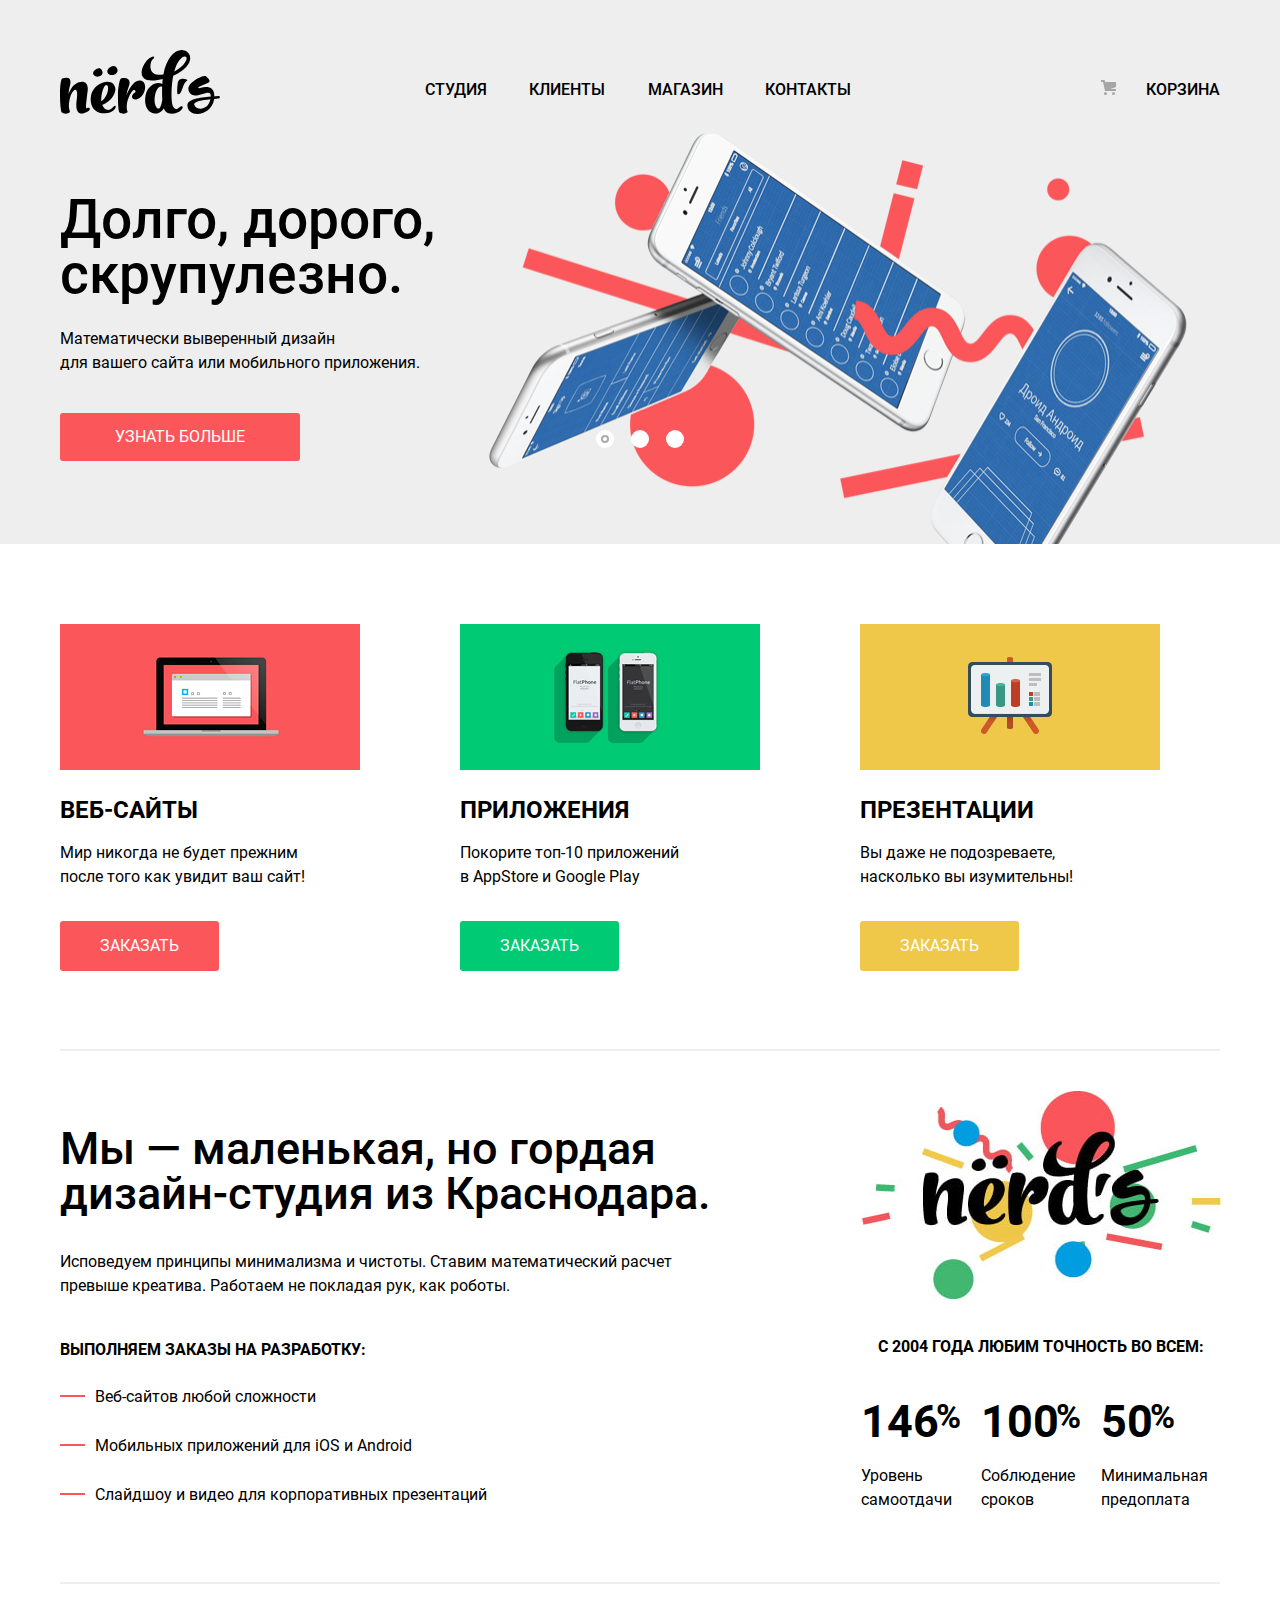
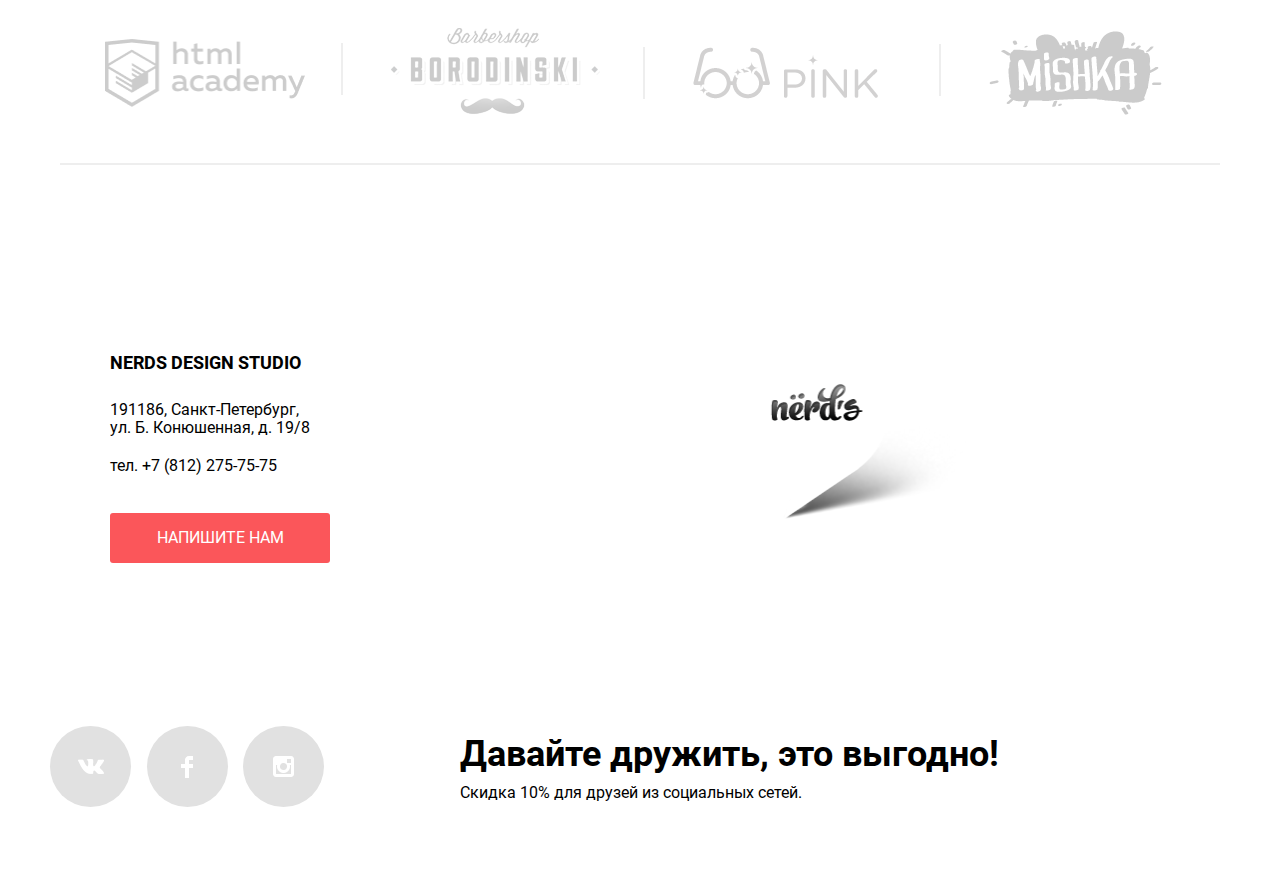
==== commit ca0d0f3c: "Проверка" ====
--- a/index.html
+++ b/index.html
@@ -1,162 +1,157 @@
 <!DOCTYPE html>
 <html class="page" lang="ru">
-
-<head>
-  <meta charset="utf-8">
-  <link href="css/normalize.css" rel="stylesheet">
-  <link href="css/style.css" rel="stylesheet">
-  <link rel="icon" href="favicon.ico">
-  <link rel="icon" href="favicon/icon.svg" type="image/svg+xml">
-  <link rel="apple-touch-icon" href="favicon/180.png">
-  <link rel="manifest" href="manifest.webmanifest">
-  <title>HTML Academy: Нёрдс</title>
-</head>
-
-<body class="page-body">
-  <header class="page-header">
-    <div class="container">
-      <nav class="page-navigation">
-        <a class="header-logo"><img src="img/nerds-logo.svg" width="160" height="65" alt="logo"></a>  
-        <ul class="site-navigation list-reset">
-          <li class="nav-item"><a href="blank.html">Студия</a></li>
-          <li class="nav-item"><a href="blank.html">Клиенты</a></li>
-          <li class="nav-item"><a href="catalog.html">Магазин</a></li>
-          <li class="nav-item"><a href="blank.html">Контакты</a></li>
-        </ul>
-        <div class="basket-shop"><a class="basket basket-icon" href="blank.html">Корзина</a></div>
-      </nav>
-    </div>
-  </header>
-  <main class="main-page">
-    <h1 class="visually-hidden">Интернет магазин «Nerds»</h1>
-    <section class="slider-dignity">
+  <head>
+    <meta charset="utf-8">
+    <link href="css/normalize.min.css" rel="stylesheet">
+    <link href="css/style.min.css" rel="stylesheet">
+    <link rel="icon" href="favicon.ico">
+    <link rel="icon" href="favicon/icon.svg" type="image/svg+xml">
+    <link rel="apple-touch-icon" href="favicon/180.png">
+    <link rel="manifest" href="manifest.webmanifest">
+    <title>HTML Academy: Нёрдс</title>
+  </head>
+  <body class="page-body">
+    <header class="page-header">
       <div class="container">
-        <section class="slider">
-          <div class="slider-item slider-1 slide-current">
-            <div class="slider-info">
-              <h2 class="title">Долго, дорого, скрупулезно.</h2>
-              <p class="text">Математически выверенный дизайн<br> для вашего сайта или мобильного приложения.</p>
-              <a class=" more button" href="blank.html">Узнать больше</a>
-            </div>
-          </div>
-          <div class="slider-item slider-2">
-            <div class="slider-info">
-              <h2 class="title">Любим математику как никто другой</h2>
-              <p class="text">Никакого креатива, только математические формулы<br> для расчета идеальных
-                пропорций
+        <nav class="page-navigation">
+          <a class="header-logo"><img src="img/nerds-logo.svg" width="160" height="65" alt="logo"></a>  
+          <ul class="site-navigation list-reset">
+            <li class="nav-item"><a href="blank.html">Студия</a></li>
+            <li class="nav-item"><a href="blank.html">Клиенты</a></li>
+            <li class="nav-item"><a href="catalog.html">Магазин</a></li>
+            <li class="nav-item"><a href="blank.html">Контакты</a></li>
+          </ul>
+          <div class="basket-shop"><a class="basket basket-icon" href="blank.html">Корзина</a></div>
+        </nav>
+      </div>
+    </header>
+    <main class="main-page">
+      <h1 class="visually-hidden">Интернет магазин «Nerds»</h1>
+      <section class="slider-dignity">
+        <div class="container">
+          <section class="slider">
+            <div class="slider-item slider-1 slide-current">
+              <div class="slider-info">
+                <h2 class="title">Долго, дорого, скрупулезно.</h2>
+                <p class="text">Математически выверенный дизайн<br> для вашего сайта или мобильного приложения.</p>
+                <a class=" more button" href="blank.html">Узнать больше</a>
+              </div>
+            </div>
+            <div class="slider-item slider-2">
+              <div class="slider-info">
+                <h2 class="title">Любим математику как никто другой</h2>
+                <p class="text">Никакого креатива, только математические формулы<br> для расчета идеальных
+                  пропорций
+                </p>
+                <a class="more button" href="blank.html">Узнать больше</a>
+              </div>
+            </div>
+            <div class="slider-item slider-3">
+              <div class="slider-info">
+                <h2 class="title">Только ночь, только хардкор</h2>
+                <p class="text">Работать днем, как все? Мы против этого.<br>Ближе к полуночи работа только
+                  начинается.
+                </p>
+                <a class="more button" href="blank.html">Узнать больше</a>
+              </div>
+            </div>
+            <div class="controls">
+              <button class="slider-btn active" type="button" aria-label="Первый слайд"></button>
+              <button class="slider-btn" type="button" aria-label="Второй слайд"></button>
+              <button class="slider-btn" type="button" aria-label="Третий слайд"></button>
+            </div>
+          </section>
+        </div>
+      </section>
+      <section class="services">
+        <div class="container">
+          <h2 class="visually-hidden">Услуги</h2>
+          <ul class="services-list list-reset">
+            <li class="services-item">
+              <div class="img-wrap"><img src="img/illustration-web.png" width="300" height="146" alt="Изображение монитора на красном фоне"></div>
+              <h3 class="services-item-title">Веб-сайты</h3>
+              <p class="services-item-text">Мир никогда не будет прежним после того как увидит ваш сайт!</p>
+              <a class="button more services-item-link" href="blank.html">Заказать</a>
+            </li>
+            <li class="services-item">
+              <div class="img-wrap"><img src="img/illustration-applications.png" width="300" height="146"
+                alt="Изображение двух телефонов на зелёном фоне"></div>
+              <h3 class="services-item-title">Приложения</h3>
+              <p class="services-item-text">Покорите топ-10 приложений<br> в AppStore и Google Play</p>
+              <a class="button applications-btn services-item-link" href="blank.html">Заказать</a>
+            </li>
+            <li class="services-item">
+              <div class="img-wrap"><img src="img/illustration-presentations.png" width="300" height="146"
+                alt="Изображение доски для презентаций на жёлтом фоне"></div>
+              <h3 class="services-item-title">Презентации</h3>
+              <p class="services-item-text">Вы даже не подозреваете, насколько вы изумительны!</p>
+              <a class="button presentatios-btn services-item-link" href="blank.html">Заказать</a>
+            </li>
+          </ul>
+        </div>
+      </section>
+      <section class="about-us-box">
+        <div class="container">
+          <section class="about-us-holder">
+            <div class="about-us">
+              <h2 class="visually-hidden">О студии</h2>
+              <p class="about-us-title">Мы — маленькая, но гордая дизайн-студия из Краснодара.</p>
+              <p class="about-us-text">Исповедуем принципы минимализма и чистоты. Ставим математический расчет превыше
+                креатива. Работаем не
+                покладая
+                рук, как роботы.
               </p>
-              <a class="more button" href="blank.html">Узнать больше</a>
-            </div>
-          </div>
-          <div class="slider-item slider-3">
-            <div class="slider-info">
-              <h2 class="title">Только ночь, только хардкор</h2>
-              <p class="text">Работать днем, как все? Мы против этого.<br>Ближе к полуночи работа только
-                начинается.
-              </p>
-              <a class="more button" href="blank.html">Узнать больше</a>
-            </div>
-          </div>
-          <div class="controls">
-            <button class="slider-btn active" type="button" aria-label="Первый слайд"></button>
-            <button class="slider-btn" type="button" aria-label="Второй слайд"></button>
-            <button class="slider-btn" type="button" aria-label="Третий слайд"></button>
-          </div>
-        </section>
-      </div>
-    </section>
-    <section class="services">
-      <div class="container">
-        <h2 class="visually-hidden">Услуги</h2>
-        <ul class="services-list list-reset">
-          <li class="services-item">
-            <div class="img-wrap"><img src="img/illustration-web.png" width="300" height="146" alt="Изображение монитора на красном фоне"></div>
-            <h3 class="services-item-title">Веб-сайты</h3>
-            <p class="services-item-text">Мир никогда не будет прежним после того как увидит ваш сайт!</p>
-            <a class="button more services-item-link" href="blank.html">Заказать</a>
-          </li>
-          <li class="services-item">
-            <div class="img-wrap"><img src="img/illustration-applications.png" width="300" height="146"
-                alt="Изображение двух телефонов на зелёном фоне"></div>
-            <h3 class="services-item-title">Приложения</h3>
-            <p class="services-item-text">Покорите топ-10 приложений<br> в AppStore и Google Play</p>
-            <a class="button applications-btn services-item-link" href="blank.html">Заказать</a>
-          </li>
-          <li class="services-item">
-            <div class="img-wrap"><img src="img/illustration-presentations.png" width="300" height="146"
-                alt="Изображение доски для презентаций на жёлтом фоне"></div>
-            <h3 class="services-item-title">Презентации</h3>
-            <p class="services-item-text">Вы даже не подозреваете, насколько вы изумительны!</p>
-            <a class="button presentatios-btn services-item-link" href="blank.html">Заказать</a>
-          </li>
-        </ul>
-      </div>
-    </section>
-    <section class="about-us-box">
-      <div class="container">
-        <section class="about-us-holder">
-          <div class="about-us">
-            <h2 class="visually-hidden">О студии</h2>
-            <p class="about-us-title">Мы — маленькая, но гордая дизайн-студия из Краснодара.</p>
-            <p class="about-us-text">Исповедуем принципы минимализма и чистоты. Ставим математический расчет превыше
-              креатива. Работаем не
-              покладая
-              рук, как роботы.</p>
-            <p class="up-row">Выполняем заказы на разработку:</p>
-            <ul class="description-list list-reset">
-              <li class="descrition-item">Веб-сайтов любой сложности</li>
-              <li class="descrition-item">Мобильных приложений для iOS и Android</li>
-              <li class="descrition-item">Слайдшоу и видео для корпоративных презентаций</li>
-            </ul>
-          </div>
-          <div class="statistics">
-            <p class="description-text">с 2004 года Любим точность во всем:</p>
-            <dl class="table-list">
-              <div class="table-desc">
-                <dt>146<sup>%</sup></dt>
-                <dd>Уровень самоотдачи</dd>
-              </div>
-
-              <div class="table-desc">
-                <dt>100<sup>%</sup></dt>
-                <dd>Соблюдение сроков</dd>
-              </div>
-
-              <div class="table-desc">
-                <dt>50<sup>%</sup></dt>
-                <dd>Минимальная предоплата</dd>
-              </div>
-            </dl>
-          </div>
-        </section>
-      </div>
-    </section>
-    <section class="partners">
-      <div class="container">
-        <h2 class="visually-hidden">Партнёры</h2>
-        <ul class="partners-list list-reset">
-          <li class="partners-item"><a class="partners-link" href="https://htmlacademy.ru/intensive/htmlcss" target="_blank"><img
-                src="img/partners-links/logo-html.png" width="200" height="68" alt="Логотип HTML-academy"></a>
-          </li>
-          <li class="partners-item borodinski-item"><a class="partners-link" href="#" target="_blank"><img
-                src="img/partners-links/logo-borodinski.png" width="209" height="90" alt="Логотип барбершопа"></a>
-          </li>
-          <li class="partners-item pink-item"><a class="partners-link" href="#" target="_blank"><img
-                src="img/partners-links/logo-pink.png" width="185" height="52" alt="Логотип pink"></a>
-          </li>
-          <li class="partners-item mishka-item"><a class="partners-link" href="#" target="_blank"><img
-                src="img/partners-links/logo-miska.png" width="173" height="84" alt="Логотип mishka"></a>
-          </li>
-        </ul>
-      </div>
-    </section>
-  </main>
-  <footer class="page-footer">
-    <section class="map">
-      
-      <h2 class="visually-hidden">Карта</h2>
-      <iframe src="https://www.google.com/maps/embed?pb=!1m18!1m12!1m3!1d1680.6138200007874!2d30.320863837413608!3d59.93881396071906!2m3!1f0!2f0!3f0!3m2!1i1024!2i768!4f13.1!3m3!1m2!1s0x4696310fca145cc1%3A0x42b32648d8238007!2z0JHQvtC70YzRiNCw0Y8g0JrQvtC90Y7RiNC10L3QvdCw0Y8g0YPQuy4sIDE5LzgsINCh0LDQvdC60YIt0J_QtdGC0LXRgNCx0YPRgNCzLCAxOTExODY!5e0!3m2!1sru!2sru!4v1615284529808!5m2!1sru!2sru"   allowfullscreen="" loading="lazy"></iframe>
-
+              <p class="up-row">Выполняем заказы на разработку:</p>
+              <ul class="description-list list-reset">
+                <li class="descrition-item">Веб-сайтов любой сложности</li>
+                <li class="descrition-item">Мобильных приложений для iOS и Android</li>
+                <li class="descrition-item">Слайдшоу и видео для корпоративных презентаций</li>
+              </ul>
+            </div>
+            <div class="statistics">
+              <p class="description-text">с 2004 года Любим точность во всем:</p>
+              <dl class="table-list">
+                <div class="table-desc">
+                  <dt>146<sup>%</sup></dt>
+                  <dd>Уровень самоотдачи</dd>
+                </div>
+                <div class="table-desc">
+                  <dt>100<sup>%</sup></dt>
+                  <dd>Соблюдение сроков</dd>
+                </div>
+                <div class="table-desc">
+                  <dt>50<sup>%</sup></dt>
+                  <dd>Минимальная предоплата</dd>
+                </div>
+              </dl>
+            </div>
+          </section>
+        </div>
+      </section>
+      <section class="partners">
+        <div class="container">
+          <h2 class="visually-hidden">Партнёры</h2>
+          <ul class="partners-list list-reset">
+            <li class="partners-item"><a class="partners-link" href="https://htmlacademy.ru/intensive/htmlcss" target="_blank"><img
+              src="img/partners-links/logo-html.png" width="200" height="68" alt="Логотип HTML-academy"></a>
+            </li>
+            <li class="partners-item borodinski-item"><a class="partners-link" href="#" target="_blank"><img
+              src="img/partners-links/logo-borodinski.png" width="209" height="90" alt="Логотип барбершопа"></a>
+            </li>
+            <li class="partners-item pink-item"><a class="partners-link" href="#" target="_blank"><img
+              src="img/partners-links/logo-pink.png" width="185" height="52" alt="Логотип pink"></a>
+            </li>
+            <li class="partners-item mishka-item"><a class="partners-link" href="#" target="_blank"><img
+              src="img/partners-links/logo-miska.png" width="173" height="84" alt="Логотип mishka"></a>
+            </li>
+          </ul>
+        </div>
+      </section>
+    </main>
+    <footer class="page-footer">
+      <section class="map">
+        <h2 class="visually-hidden">Карта</h2>
+        <iframe src="https://www.google.com/maps/embed?pb=!1m18!1m12!1m3!1d1680.6138200007874!2d30.320863837413608!3d59.93881396071906!2m3!1f0!2f0!3f0!3m2!1i1024!2i768!4f13.1!3m3!1m2!1s0x4696310fca145cc1%3A0x42b32648d8238007!2z0JHQvtC70YzRiNCw0Y8g0JrQvtC90Y7RiNC10L3QvdCw0Y8g0YPQuy4sIDE5LzgsINCh0LDQvdC60YIt0J_QtdGC0LXRgNCx0YPRgNCzLCAxOTExODY!5e0!3m2!1sru!2sru!4v1615284529808!5m2!1sru!2sru"   allowfullscreen="" loading="lazy"></iframe>
         <section class="contacts">
           <h2 class="contacts-title">Nerds design studio</h2>
           <p class="contacts-text">191186, Санкт-Петербург,<br>ул. Б. Конюшенная, д. 19/8</p>
@@ -164,54 +159,53 @@
           <a class="button contacts-link more" href="#">Напишите нам</a>
           <div class="marker"><img src="img/map-marker.png" width="230" height="190" alt="map-marker"></div>
         </section>
+      </section>
+      <div class="container">
+        <div class=" social-holder">
+          <div class="social-wrapper">
+            <ul class="list-reset social-list">
+              <li class="social-item">
+                <a class="social-btn social-btn-vk" href="#"><span class="visually-hidden">В Контакте</span>
+                </a>
+              </li>
+              <li class="social-item">
+                <a class="social-btn social-btn-fb" href="#"><span class="visually-hidden">Фейсбук</span>
+                </a>
+              </li>
+              <li class="social-item">
+                <a class="social-btn social-btn-insta" href="#"><span class="visually-hidden">Инстаграмм</span>
+                </a>
+              </li>
+            </ul>
+          </div>
+          <div class=" social-friends">
+            <h2 class="footer-title">Давайте дружить, это выгодно!</h2>
+            <p class="footer-text">Скидка 10% для друзей из социальных сетей.</p>
+          </div>
+        </div>
+      </div>
+    </footer>
+    <section class="pop-up">
+      <header>
+        <h3>Напишите нам</h3>
+        <button class="button-close" type="button"><span class="visually-hidden">Закрыть</span></button>
+      </header>
+      <form class="mail-form" action="blank.html" method="post">
+        <p class="mail-item">
+          <label class="pop-up-text" for="meeting-name">Ваше имя:</label>
+          <input id="meeting-name" type="text" name="name" placeholder="Имя Фамилия">
+        </p>
+        <p class="mail-item">
+          <label class="pop-up-text" for="email-login">Ваш email:</label>
+          <input id="email-login" type="email" name="login" placeholder="email@example.com">
+        </p>
+        <p class="mail-item-text">
+          <label class="pop-up-text" for="free-text">Текст письма:</label>
+          <textarea rows="5" cols="45" name="text" id="free-text" placeholder="В свободной форме"></textarea>
+        </p>
+        <p><button class="button more" type="submit">Отправить</button></p>
+      </form>
     </section>
-    <div class="container">
-      <div class=" social-holder">
-        <div class="social-wrapper">
-          <ul class="list-reset social-list">
-            <li class="social-item">
-              <a class="social-btn social-btn-vk" href="#"><span class="visually-hidden">В Контакте</span>
-               </a>
-            </li>
-            <li class="social-item">
-              <a class="social-btn social-btn-fb" href="#"><span class="visually-hidden">Фейсбук</span>
-              </a>
-            </li>
-            <li class="social-item">
-              <a class="social-btn social-btn-insta" href="#"><span class="visually-hidden">Инстаграмм</span>
-              </a>
-            </li>
-          </ul>
-        </div>
-        <div class=" social-friends">
-          <h2 class="footer-title">Давайте дружить, это выгодно!</h2>
-          <p class="footer-text">Скидка 10% для друзей из социальных сетей.</p>
-        </div>
-      </div>
-    </div>
-  </footer>
-  <section class="pop-up">
-   <header>
-    <h3>Напишите нам</h3>
-    <button class="button-close" type="button"><span class="visually-hidden">Закрыть</span></button>
-   </header>
-    <form class="mail-form" action="blank.html" method="post">
-      <p class="mail-item">
-        <label class="pop-up-text" for="meeting-name">Ваше имя:</label>
-        <input id="meeting-name" type="text" name="name" placeholder="Имя Фамилия">
-      </p>
-      <p class="mail-item">
-        <label class="pop-up-text" for="email-login">Ваш email:</label>
-        <input id="email-login" type="email" name="login" placeholder="email@example.com">
-      </p>
-      <p class="mail-item-text">
-        <label class="pop-up-text" for="free-text">Текст письма:</label>
-        <textarea rows="5" cols="45" name="text" id="free-text" placeholder="В свободной форме"></textarea>
-      </p>
-      <p><button class="button more" type="submit">Отправить</button></p>
-    </form>
-  </section>
-  <script src="js/script.js"></script>
-</body>
-
-</html>
+    <script src="js/script.min.js"></script>
+  </body>
+</html>--- a/css/style.min.css
+++ b/css/style.min.css
@@ -0,0 +1 @@
+*,*::before,*::after{box-sizing:border-box}@font-face{font-family:"Roboto";src:url('../fonts/roboto.woff2') format('woff2'),url('../fonts/roboto.woff') format('woff');font-weight:400;font-style:normal}@font-face{font-family:"Roboto";src:url("../fonts/robotobold.woff2") format('woff2'),url('../fonts/robotobold.woff') format('woff');font-weight:700;font-style:normal}@font-face{font-family:"Roboto";src:url('../fonts/robotomedium.woff2') format('woff2'),url('../fonts/robotomedium.woff') format('woff');font-weight:500;font-style:normal}:root{--basic-black:#000;--basic-mdllight-gray:#f1f1f1;--basic-light-gray:#eee;--basic-white:#fff;--basic-gray-input:#b4b9bb;--basic-light-red:#fb565a;--basic-light-green:#00ca74;--basic-light-yellow:#efc849;--basic-dark-gray:#444;--basic-medium-gray:#dfdfdf;--basic-text-gray:#7a7a7a;--basic-mdl-gray:#d5d5d5;--basic-die-gray:#4d4d4d;--basic-gray:#e1e1e1;--basic-shadow-gray:#cfcfcf;--basic-scale-gray:#d7dcdf;--basic-toggle-gray:#ababab;--basic-red:#e74246;--basic-border-gray:#dbdbdb;--basic-green:#00bc6c;--basic-yellow:#eab534;--basic-dark-red:#d7373b;--basic-dark-green:#00aa62;--basic-dark-yellow:#e5a722;--basic-white-30:rgba(225,225,225,.3);--basic-black-30:rgba(0,0,0,.3)}.page-body p,.page-body h1,.page-body h2,.page-body h3{margin:0;padding:0}.page-body a{text-decoration:none}.page{height:100%}.page-body{font-family:"Roboto",Arial,sans-serif;font-weight:400;font-size:16px;line-height:24px;color:var(--basic-black);min-height:100%;display:grid;grid-template-rows:min-content 1fr min-content;align-content:start}.container{width:1200px;margin:0 auto;padding:0 20px}.map .footer-map{display:block;margin:0 auto;height:416px}.map iframe{display:block;margin:0 auto;height:416px;width:100%;border:0}.page-footer .map{margin-bottom:75px}.visually-hidden{position:absolute;width:1px;height:1px;margin:-1px;border:0;padding:0;white-space:nowrap;clip-path:inset(100%);clip:rect(0 0 0 0);overflow:hidden}.button{display:inline-flex;justify-content:center;flex-wrap:wrap;font-size:16px;line-height:18px;color:var(--basic-white);text-transform:uppercase;background-color:var(--basic-light-red);padding:16px 0;border:0;border-radius:3px}.list-reset{margin:0;padding:0;list-style-type:none}.page-header{padding-top:75px}.header-logo{display:inline-flex;margin-top:-26px}.header-logo[href]:focus,.header-logo[href]:hover{opacity:.7}.header-logo[href]:active{opacity:.3}.page-navigation{display:flex;flex-wrap:wrap;align-items:flex-start;justify-content:space-between}.site-navigation a,.basket-shop .basket{display:inline-flex;flex-wrap:wrap;font-weight:500;line-height:30px;text-transform:uppercase;text-decoration:none;color:inherit}.site-navigation a:focus:not(.current),.basket-shop .basket:focus:not(.current),.site-navigation a:hover:not(.current),.basket-shop .basket:hover:not(.current){color:var(--basic-light-red)}.site-navigation a:active:not(.current),.basket-shop .basket:active:not(.current){color:var(--basic-black-30)}.page-navigation .current{border-bottom:2px solid var(--basic-light-red);padding-bottom:13px}.basket-shop .basket{position:relative;padding-left:50px}.basket-icon::before{content:"";width:15px;height:15px;background-image:url(../img/basket-icon.svg);background-repeat:no-repeat;background-position:0 0;position:absolute;left:5px;top:5px}.basket-shop .basket-icon:active::before{opacity:1}.site-navigation{margin-left:-40px;display:flex;min-width:427px;flex-wrap:wrap;justify-content:space-between}.slider-dignity{margin-bottom:80px}.slider-item{display:flex;flex-wrap:wrap;min-height:430px;padding-bottom:80px}.slider-info{padding-top:78px}.slider-1{display:none;background-image:url(../img/nerds-slider/nerds-slider-show.png);background-position:395px;background-repeat:no-repeat;background-size:760px 430px}.slider-2{display:none;background-image:url(../img/nerds-slider/nerds-slider-second.png);background-position:right;background-repeat:no-repeat;background-size:760px 430px;object-fit:contain}.slider-3{display:none;background-image:url(../img/nerds-slider/nerds-slider-third.png);background-position:right;background-repeat:no-repeat}.slide-current{display:flex}.slider-item h2{margin-bottom:25px;font-weight:500;font-size:55px;line-height:55px}.slider-info{max-width:520px}.slider p{margin-bottom:38px}.slider{position:relative}.controls{display:flex;flex-wrap:wrap;justify-content:space-between;position:absolute;bottom:96px;left:536px;width:88px;height:18px}.controls .slider-btn{display:flex;position:relative;width:18px;height:18px;background:var(--basic-white);border-radius:50%;cursor:pointer;border:0}.controls .active::before{content:"";width:8px;height:8px;border-radius:50%;background-color:transparent;border:2px solid var(--basic-toggle-gray);position:absolute;top:50%;left:50%;transform:translate(-50%,-50%)}.slider .button{padding:15px 55px}.more:focus,.more:hover{background-color:var(--basic-red)}.more:active{background-color:var(--basic-dark-red);box-shadow:inset 0 3px 0 var(--basic-black-30)}.more:active{color:var(--basic-white-30)}.img-wrap{display:block;margin-bottom:25px;height:146px;width:300px}.services-list{display:grid;grid-template-columns:300px 300px 300px;column-gap:100px}.services{min-height:427px}.services-item h3{margin-bottom:16px}.services-item-text{width:260px}.services-item p{margin-bottom:32px}.services-item-link{padding:16px 40px;margin-bottom:80px}.services-item-link:active{box-shadow:inset 0 3px 0 var(--basic-black-30)}.services-item-title{font-weight:700;font-size:24px;line-height:30px;text-transform:uppercase}.applications-btn{background-color:var(--basic-light-green)}.applications-btn:hover{background-color:var(--basic-green)}.applications-btn:active{background-color:var(--basic-dark-green);color:var(--basic-white-30)}.presentatios-btn{background-color:var(--basic-light-yellow)}.presentatios-btn:hover{background-color:var(--basic-yellow)}.presentatios-btn:active{background-color:var(--basic-dark-yellow);color:var(--basic-white-30)}.page-header,.slider-dignity{background-color:var(--basic-light-gray)}.services .container{margin-bottom:40px;position:relative}.services .container::after{content:"";height:2px;width:1160px;background-color:var(--basic-light-gray);position:absolute;bottom:0}.about-us-box{margin-bottom:50px}.about-us-holder{display:grid;grid-template-columns:1fr 360px;column-gap:150px}.statistics{background-image:url(../img/nerds-illustration.jpg);background-position:top right;background-repeat:no-repeat;background-size:360px 208px;padding-top:244px}.about-us-title{font-weight:500;font-size:45px;line-height:45px}.description-text,.up-row{font-weight:700;font-size:16px;line-height:24px;text-transform:uppercase}.about-us{padding-top:35px;width:651px}.about-us .up-row{margin-bottom:23px}.statistics .description-text{margin-bottom:31px}.about-us .about-us-title{margin-bottom:34px}.about-us .about-us-text{margin-bottom:40px}.description-text{text-align:center;margin-bottom:31px}.descrition-item{padding-left:35px;position:relative;margin-bottom:25px}.descrition-item::before{position:absolute;content:"";margin-top:10px;left:0;width:25px;height:2px;background-color:var(--basic-light-red)}.table-desc dt{font-weight:bold;font-size:45px;line-height:64px;margin-bottom:10px}.table-desc sup{top:-9px;left:-3px}.table-list{display:grid;grid-template-columns:1fr 1fr 1fr}.table-list dd{font-size:inherit;margin:0}.about-us-title{padding-top:73px}.partners{min-height:176px}.partners-list{display:grid;grid-template-columns:repeat(4,1fr)}.partners-item{margin:auto;position:relative}.borodinski-item::before,.pink-item::before,.mishka-item::before{content:"";position:absolute;width:2px;height:52px;background-color:var(--basic-light-gray)}.borodinski-item::before{left:-50px;top:15px}.pink-item::before{left:-50px;top:0}.mishka-item::before{left:-50px;top:13px}.partners-item:first-child::before{content:"";display:none}.partners-item a{opacity:.2}.partners-item a:hover,.partners-item a:focus{opacity:1}.partners-item a:active{opacity:.1}.partners .container{padding-top:46px;padding-bottom:40px;position:relative;margin-bottom:80px}.partners .container::before{content:"";height:2px;width:1160px;border-top:2px solid var(--basic-light-gray);position:absolute;top:0}.partners .container::after{content:"";height:2px;width:1160px;border-top:2px solid var(--basic-light-gray);position:absolute;bottom:0}.social-holder{display:grid;grid-template-columns:260px 1fr;column-gap:140px}.social-list{display:grid;grid-template-columns:1fr 1fr 1fr;column-gap:10px;margin:-10px}.page-footer{margin-bottom:68px;position:relative}.contacts{position:absolute;top:54px;background-color:var(--basic-white);width:320px;height:308px;padding:49px 50px 0 50px;left:50%;transform:translateX(-580px)}.contacts .contacts-title{margin-bottom:23px;font-weight:700;font-size:18px;line-height:30px;text-transform:uppercase}.contacts .contacts-text{margin-bottom:20px;text-align:left}.contacts .phone{margin-bottom:38px}.contacts-phone{font-weight:400;font-size:16px;line-height:18px;color:var(--basic-black)}.contacts-link{display:flex}.marker{position:absolute;top:30px;left:676px}.map p{font-weight:400;font-size:16px;line-height:18px}.social-friends .footer-title{font-weight:700;font-size:36px;line-height:36px;margin-bottom:10px}.footer-text{font-weight:400;font-size:16px;line-height:22px}.social-btn{position:relative;width:81px;height:81px;background-color:var(--basic-gray);border-radius:50%;margin:auto}.social-list a{display:inline-flex;flex-wrap:wrap;justify-content:center;align-items:center}.social-btn-vk:active::before,.social-btn-fb:active::before,.social-btn-insta:active::before{opacity:.3}.social-btn:focus,.social-btn:hover{background-color:var(--basic-red)}.social-btn:active{background-color:var(--basic-dark-red);box-shadow:inset 0 3px 0 2px var(--basic-black-30)}.social-btn-vk::before{content:"";position:absolute;width:26px;height:15px;background-image:url(../img/vk-icon.png);background-repeat:no-repeat;background-position:0 0}.social-btn-fb::before{content:"";position:absolute;width:12px;height:22px;background-image:url(../img/fb-icon.png);background-repeat:no-repeat;background-position:0 0}.social-btn-insta::before{content:"";position:absolute;width:21px;height:21px;background-image:url(../img/insta-icon.png);background-repeat:no-repeat;background-position:0 0}.pop-up{display:none;position:fixed;width:960px;height:590px;top:50%;left:50%;transform:translate(-50%,-50%);background-color:var(--basic-white);padding:63px 100px 84px 100px;box-shadow:0 40px 40px 0 rgba(0,0,0,.4)}.pop-up-show{display:block}.mail-form{display:flex;flex-wrap:wrap;justify-content:space-between}.pop-up .mail-item{width:360px;margin-bottom:37px}.mail-item input{width:360px;height:50px;font-size:inherit;padding:14px}.mail-item-text textarea{width:760px;height:118px;padding:16px;font-size:inherit;margin-bottom:47px;resize:none}.pop-up h3{font-weight:700;font-size:45px;line-height:53px;margin-bottom:37px}.pop-up .pop-up-text{font-weight:700;font-size:16px;line-height:18px;margin-bottom:10px;display:block}.pop-up .button{width:260px}.mail-item input,.mail-item-text textarea{border:2px solid var(--basic-scale-gray);color:opacity(0.5)}.mail-item input:hover,.mail-item-text textarea:hover{border:2px solid var(--basic-gray-input);border-radius:1px}.mail-item input[type="text"]:focus,.mail-item-text textarea:focus{border:2px solid var(--basic-black);border-radius:1px;color:var(--basic-black)}.mail-item input:invalid{border:2px solid var(--basic-red)}.pop-up header{display:flex;justify-content:space-between}.button-close{width:40px;height:40px;right:90px;border:0;background-color:transparent;cursor:pointer;outline:0}.button-close::before,.button-close::after{position:absolute;content:"";width:29px;height:4px;top:80px;right:105px;background-color:var(--basic-red);opacity:.3}.button-close::before{transform:rotate(45deg)}.button-close::after{transform:rotate(-45deg)}.button-close:focus::before,.button-close:focus::after,.button-close:hover::before,.button-close:hover::after{background-color:var(--basic-red);opacity:1}.button-close:active::before,.button-close:active::after{background-color:var(--basic-red);opacity:.1}.catalog-page-title{min-height:235px;padding-top:72px}.catalog-title{font-size:55px;line-height:55px;font-weight:500;text-align:center}.catalog-wrap button{border:0}.form-group{padding:0;margin:0;border:0}.form-group p{padding-left:36px}.range-filter{width:260px;margin-top:49px;margin-bottom:51px}.form-group legend,.user-sort .sorting{font-size:18px;line-height:24px;text-transform:uppercase;font-weight:700}.range-controls{position:relative;height:80px;margin-bottom:15px;padding-top:39px;padding-right:20px;padding-left:20px;background-color:var(--basic-light-gray);border-radius:5px}.range-controls .scale{height:2px;background:var(--basic-scale-gray)}.range-controls .bar{width:70%;height:2px;background:var(--basic-light-green)}.range-controls .toggle{position:absolute;top:31px;width:4px;height:4px;padding:2px;border:8px solid var(--basic-white);background-color:var(--basic-toggle-gray);border-radius:50%;box-shadow:0 2px 1px 0 var(--basic-shadow-gray);cursor:pointer}.range-controls .toggle-min{left:18px}.range-controls .toggle-max{left:160px}.price-controls{display:flex;flex-wrap:wrap;justify-content:space-between;text-transform:uppercase;margin-bottom:56px}.price-controls input{width:80px;padding:10px;margin-left:10px;text-align:center;color:var(--basic-black);border:0;border-radius:5px;background:var(--basic-mdllight-gray);font-family:inherit;font-size:inherit}.grid p{margin-bottom:22px}.form-radio p:last-child{margin-bottom:50px}.catalog-page-title{margin-bottom:55px}.catalog-wrap .container{display:flex;flex-wrap:wrap;justify-content:space-between}.filter{width:260px}.catalog{width:762px}.user-sort{display:flex;flex-wrap:wrap;justify-content:space-between;margin-bottom:50px}.selection-filter{width:360px;display:flex;justify-content:space-between}.sort-list{display:flex;flex-wrap:wrap;justify-content:start}.sort-item a{margin-right:25px}.up:not(.active),.down:not(.active),.sort-item a:not(.active){color:var(--basic-black);opacity:.3}.up:focus:not(.active),.down:focus:not(.active),.sort-item a:focus:not(.active),.up:hover:not(.active),.down:hover:not(.active),.sort-item a:hover:not(.active){opacity:.6}.up:active,.down:active,.sort-item a:active{opacity:1}.selection-filter ul,.selection-filter li{margin:0;padding:0}.up-down{width:40px;display:flex;justify-content:space-between;align-items:center}.down{width:0;height:0;border-style:solid;border-width:10px 5.5px 0 5.5px;border-color:var(--basic-black) transparent transparent transparent}.up{width:0;height:0;border-style:solid;border-width:0 5.5px 10px 5.5px;border-color:transparent transparent var(--basic-black) transparent}.catalog-list{display:grid;grid-template-columns:1fr 1fr;gap:31px 41px}.catalog-page-title{background-color:var(--basic-light-gray)}.catalog-title{font-weight:500;font-size:55px;line-height:55px}.grid .filter-name{margin-bottom:16px}.filter-name,.sorting{font-weight:bold;font-size:18px;line-height:30px}.sorting{margin:0;padding:0}.selection-filter a{font-weight:400;font-size:14px;line-height:18px;color:var(--basic-black);text-transform:uppercase}.form-group{font-weight:400;font-size:16px;line-height:19px}.form-item label{display:block;position:relative;cursor:pointer;user-select:none}.filter-input-checkbox+label::before{content:"";position:absolute;top:-2px;left:-36px;width:23px;height:23px;border-radius:3px;border:2px solid var(--basic-black);opacity:.4}.filter-input-checkbox:checked+label::before{display:none}.filter-input-checkbox:checked+label::after{content:"";position:absolute;top:-2px;left:-36px;width:25px;height:25px;background-image:url(../img/checkbox-on.svg);background-repeat:no-repeat;background-position:0 0;opacity:.4}.filter-input-radio+label::before{content:"";position:absolute;top:-2px;left:-36px;width:25px;height:25px;border-radius:50%;border:4px solid var(--basic-black);opacity:.4}.filter-input-radio:checked+label::after{content:"";position:absolute;top:6px;left:-28px;width:9px;height:9px;border-radius:50%;background-color:var(--basic-black);opacity:.4}.filter-input-radio+label:hover::after,.filter-input-radio+label:hover::before,.filter-input-checkbox+label:hover::before,.filter-input-checkbox+label:hover::after,.filter-input-radio:focus+label::after,.filter-input-radio:focus+label::before,.filter-input-checkbox:focus+label::after,.filter-input-checkbox:focus+label::before{opacity:1}.filter-input-checkbox:disabled+label::after,.filter-input-radio:disabled+label::after,.filter-input-radio:disabled+label::before{opacity:.2}.filter-btn{background-color:var(--basic-light-gray);color:var(--basic-black);border:0}.filter-btn:hover{background-color:var(--basic-medium-gray)}.filter-btn:active{background-color:var(--basic-mdl-gray);color:var(--basic-text-gray)}.filter .submit-btn{margin-top:30px;background-color:var(--basic-light-gray);color:var(--basic-black);padding:15px 89px;border:0;border-radius:3px}.filter .submit-btn:focus,.filter .submit-btn:hover{background-color:var(--basic-medium-gray)}.filter .submit-btn:active{background-color:var(--basic-mdl-gray);color:var(--basic-black-30);outline:0;box-shadow:inset 0 3px 0 var(--basic-black-30)}.catalog-cards{margin-bottom:55px}.catalog-item{display:block;position:relative;width:360px;height:620px;padding-top:40px}.catalog-item img{object-fit:contain}.hidden-descriptions{padding:20px 50px;position:absolute;text-align:center;display:none;bottom:0;width:360px;height:230px;background-color:var(--basic-light-gray)}.catalog-item:hover .hidden-descriptions,.catalog-item:focus .hidden-descriptions{display:flex;flex-wrap:wrap;flex-direction:column;align-items:center}.catalog-item::before{width:100%;height:40px;background-color:var(--basic-light-gray);position:absolute;content:"";left:0;top:0;border-radius:5px 5px 0 0}.catalog-item::after{width:15px;height:15px;background-color:var(--basic-white);border-radius:50%;position:absolute;content:"";top:13px;left:15px;box-shadow:25px 0 0 0 var(--basic-white),50px 0 0 0 var(--basic-white)}.catalog-item:focus::before,.catalog-item:hover::before{background-color:var(--basic-die-gray)}.caption-desc-cards{display:inline-flex;flex-wrap:wrap;margin:0 auto;font-weight:700;font-size:18px;line-height:30px;text-transform:uppercase;color:var(--basic-black)}.caption-desc-cards:focus,.caption-desc-cards:hover{color:var(--basic-light-red)}.caption-desc-cards:active{color:var(--basic-text-gray)}.cards-link{margin-bottom:12px}.hidden-descriptions .cards-text{margin-bottom:32px}.cards-text{font-weight:400;font-size:16px;line-height:18px;text-align:center}.hidden-descriptions .button{display:inline-flex;padding:15px 72px;width:200px}.hidden-descriptions .button:focus,.hidden-descriptions .button:hover{background-color:var(--basic-red)}.hidden-descriptions .button:active{background-color:var(--basic-dark-red);box-shadow:inset 0 3px 0 var(--basic-black-30)}.pagination{display:flex;flex-wrap:wrap;margin-bottom:60px}.pagination-list{display:inline-flex}.pagination-item{margin-right:11px}.pagination a:focus:not(.active),.pagination a:hover:not(.active){background-color:var(--basic-medium-gray)}.pagination a:active:not(.active){background-color:var(--basic-mdl-gray)}.pagination-item a:active:not(.active){color:var(--basic-black-30);box-shadow:inset 0 3px 0 var(--basic-black-30)}.pagination-list .active{background-color:var(--basic-white);border:3px solid var(--basic-border-gray)}.pagination a{display:flex;min-width:50px;height:50px;background-color:var(--basic-light-gray);justify-content:center;align-items:center;border-radius:3px;text-decoration:none;font-weight:500;color:inherit}.pagination .next{padding:15px 77px;text-transform:uppercase}.phone{color:var(--basic-black)}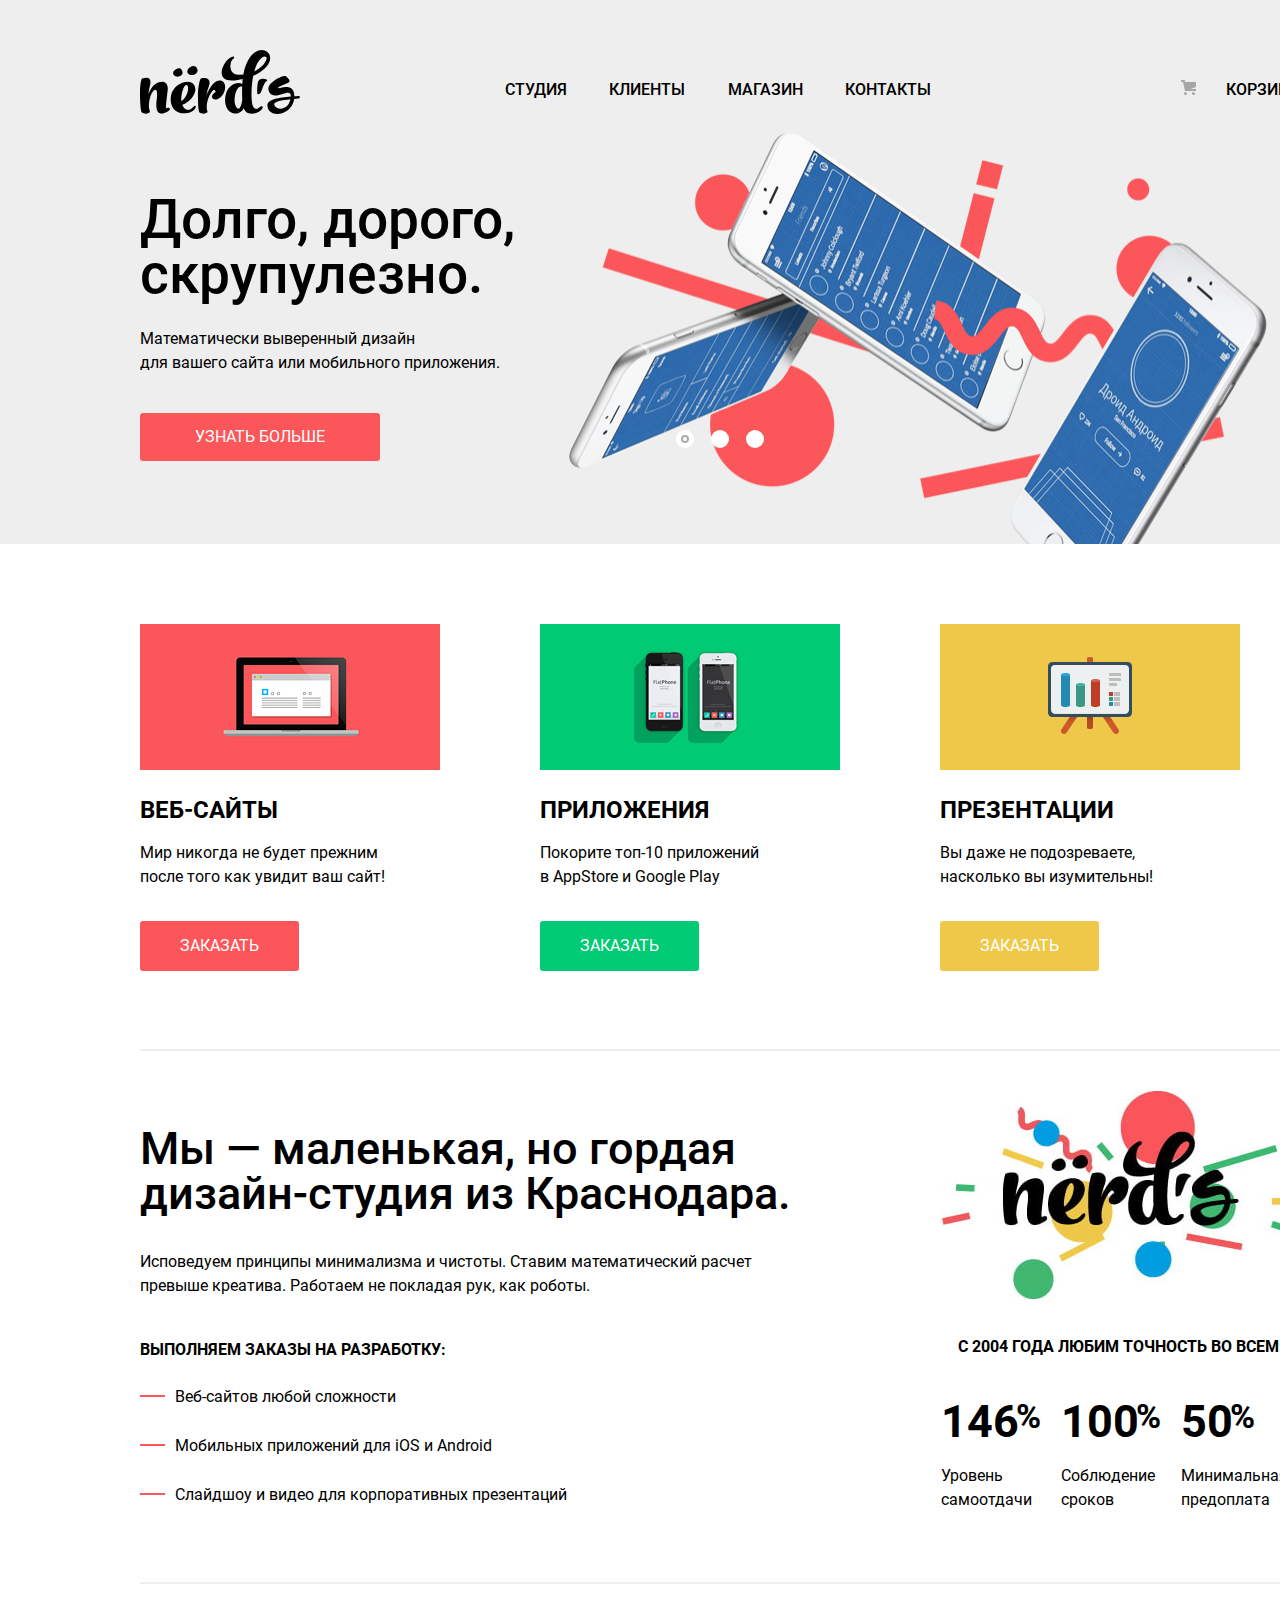
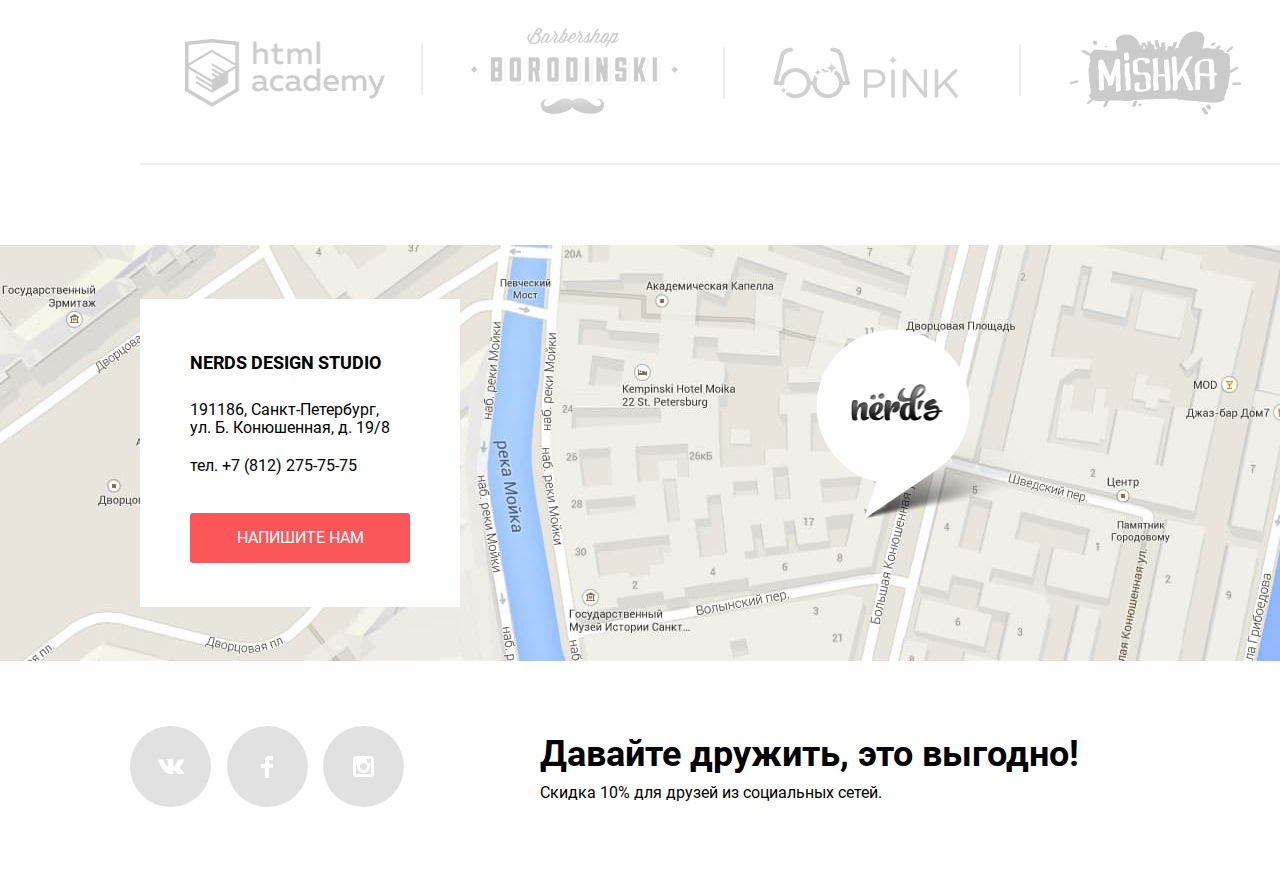
==== commit fa3fffcc: "Правки-2" ====
--- a/index.html
+++ b/index.html
@@ -2,7 +2,7 @@
 <html class="page" lang="ru">
   <head>
     <meta charset="utf-8">
-    <link href="css/normalize.min.css" rel="stylesheet">
+    <link href="css/normalize.css" rel="stylesheet">
     <link href="css/style.min.css" rel="stylesheet">
     <link rel="icon" href="favicon.ico">
     <link rel="icon" href="favicon/icon.svg" type="image/svg+xml">
@@ -151,6 +151,7 @@
     <footer class="page-footer">
       <section class="map">
         <h2 class="visually-hidden">Карта</h2>
+        <img class="footer-map" src="img/map.jpg" width="1440" height="416" alt="Статичная карта с адресом компании">
         <iframe src="https://www.google.com/maps/embed?pb=!1m18!1m12!1m3!1d1680.6138200007874!2d30.320863837413608!3d59.93881396071906!2m3!1f0!2f0!3f0!3m2!1i1024!2i768!4f13.1!3m3!1m2!1s0x4696310fca145cc1%3A0x42b32648d8238007!2z0JHQvtC70YzRiNCw0Y8g0JrQvtC90Y7RiNC10L3QvdCw0Y8g0YPQuy4sIDE5LzgsINCh0LDQvdC60YIt0J_QtdGC0LXRgNCx0YPRgNCzLCAxOTExODY!5e0!3m2!1sru!2sru!4v1615284529808!5m2!1sru!2sru"   allowfullscreen="" loading="lazy"></iframe>
         <section class="contacts">
           <h2 class="contacts-title">Nerds design studio</h2>
@@ -188,7 +189,12 @@
     <section class="pop-up">
       <header>
         <h3>Напишите нам</h3>
-        <button class="button-close" type="button"><span class="visually-hidden">Закрыть</span></button>
+        <button class="button-close" type="button">
+          <svg width="21" height="21" viewBox="0 0 21 21" fill="currentColor" xmlns="http://www.w3.org/2000/svg">
+            <path d="M13.3299 10.5005L20.7072 3.12321C21.0963 2.7317 21.0963 2.09952 20.7072 1.70801L19.292 0.291799C18.9005 -0.0972665 18.2683 -0.0972665 17.8768 0.291799L10.4995 7.67009L3.12221 0.2928C2.7307 -0.0962657 2.09852 -0.0962657 1.70701 0.2928L0.291799 1.70801C-0.0972665 2.09952 -0.0972665 2.7317 0.291799 3.12321L7.66909 10.5005L0.291799 17.8778C-0.0972665 18.2693 -0.0972665 18.9015 0.291799 19.293L1.70801 20.7082C2.09952 21.0973 2.7317 21.0973 3.12321 20.7082L10.5005 13.3309L17.8778 20.7082C18.2693 21.0973 18.9015 21.0973 19.293 20.7082L20.7082 19.293C21.0973 18.9015 21.0973 18.2693 20.7082 17.8778L13.3299 10.5005Z" fill="currentColor"/>
+          </svg>
+          <span class="visually-hidden">Закрыть</span>
+        </button>
       </header>
       <form class="mail-form" action="blank.html" method="post">
         <p class="mail-item">
--- a/css/style.min.css
+++ b/css/style.min.css
@@ -1 +1 @@
-*,*::before,*::after{box-sizing:border-box}@font-face{font-family:"Roboto";src:url('../fonts/roboto.woff2') format('woff2'),url('../fonts/roboto.woff') format('woff');font-weight:400;font-style:normal}@font-face{font-family:"Roboto";src:url("../fonts/robotobold.woff2") format('woff2'),url('../fonts/robotobold.woff') format('woff');font-weight:700;font-style:normal}@font-face{font-family:"Roboto";src:url('../fonts/robotomedium.woff2') format('woff2'),url('../fonts/robotomedium.woff') format('woff');font-weight:500;font-style:normal}:root{--basic-black:#000;--basic-mdllight-gray:#f1f1f1;--basic-light-gray:#eee;--basic-white:#fff;--basic-gray-input:#b4b9bb;--basic-light-red:#fb565a;--basic-light-green:#00ca74;--basic-light-yellow:#efc849;--basic-dark-gray:#444;--basic-medium-gray:#dfdfdf;--basic-text-gray:#7a7a7a;--basic-mdl-gray:#d5d5d5;--basic-die-gray:#4d4d4d;--basic-gray:#e1e1e1;--basic-shadow-gray:#cfcfcf;--basic-scale-gray:#d7dcdf;--basic-toggle-gray:#ababab;--basic-red:#e74246;--basic-border-gray:#dbdbdb;--basic-green:#00bc6c;--basic-yellow:#eab534;--basic-dark-red:#d7373b;--basic-dark-green:#00aa62;--basic-dark-yellow:#e5a722;--basic-white-30:rgba(225,225,225,.3);--basic-black-30:rgba(0,0,0,.3)}.page-body p,.page-body h1,.page-body h2,.page-body h3{margin:0;padding:0}.page-body a{text-decoration:none}.page{height:100%}.page-body{font-family:"Roboto",Arial,sans-serif;font-weight:400;font-size:16px;line-height:24px;color:var(--basic-black);min-height:100%;display:grid;grid-template-rows:min-content 1fr min-content;align-content:start}.container{width:1200px;margin:0 auto;padding:0 20px}.map .footer-map{display:block;margin:0 auto;height:416px}.map iframe{display:block;margin:0 auto;height:416px;width:100%;border:0}.page-footer .map{margin-bottom:75px}.visually-hidden{position:absolute;width:1px;height:1px;margin:-1px;border:0;padding:0;white-space:nowrap;clip-path:inset(100%);clip:rect(0 0 0 0);overflow:hidden}.button{display:inline-flex;justify-content:center;flex-wrap:wrap;font-size:16px;line-height:18px;color:var(--basic-white);text-transform:uppercase;background-color:var(--basic-light-red);padding:16px 0;border:0;border-radius:3px}.list-reset{margin:0;padding:0;list-style-type:none}.page-header{padding-top:75px}.header-logo{display:inline-flex;margin-top:-26px}.header-logo[href]:focus,.header-logo[href]:hover{opacity:.7}.header-logo[href]:active{opacity:.3}.page-navigation{display:flex;flex-wrap:wrap;align-items:flex-start;justify-content:space-between}.site-navigation a,.basket-shop .basket{display:inline-flex;flex-wrap:wrap;font-weight:500;line-height:30px;text-transform:uppercase;text-decoration:none;color:inherit}.site-navigation a:focus:not(.current),.basket-shop .basket:focus:not(.current),.site-navigation a:hover:not(.current),.basket-shop .basket:hover:not(.current){color:var(--basic-light-red)}.site-navigation a:active:not(.current),.basket-shop .basket:active:not(.current){color:var(--basic-black-30)}.page-navigation .current{border-bottom:2px solid var(--basic-light-red);padding-bottom:13px}.basket-shop .basket{position:relative;padding-left:50px}.basket-icon::before{content:"";width:15px;height:15px;background-image:url(../img/basket-icon.svg);background-repeat:no-repeat;background-position:0 0;position:absolute;left:5px;top:5px}.basket-shop .basket-icon:active::before{opacity:1}.site-navigation{margin-left:-40px;display:flex;min-width:427px;flex-wrap:wrap;justify-content:space-between}.slider-dignity{margin-bottom:80px}.slider-item{display:flex;flex-wrap:wrap;min-height:430px;padding-bottom:80px}.slider-info{padding-top:78px}.slider-1{display:none;background-image:url(../img/nerds-slider/nerds-slider-show.png);background-position:395px;background-repeat:no-repeat;background-size:760px 430px}.slider-2{display:none;background-image:url(../img/nerds-slider/nerds-slider-second.png);background-position:right;background-repeat:no-repeat;background-size:760px 430px;object-fit:contain}.slider-3{display:none;background-image:url(../img/nerds-slider/nerds-slider-third.png);background-position:right;background-repeat:no-repeat}.slide-current{display:flex}.slider-item h2{margin-bottom:25px;font-weight:500;font-size:55px;line-height:55px}.slider-info{max-width:520px}.slider p{margin-bottom:38px}.slider{position:relative}.controls{display:flex;flex-wrap:wrap;justify-content:space-between;position:absolute;bottom:96px;left:536px;width:88px;height:18px}.controls .slider-btn{display:flex;position:relative;width:18px;height:18px;background:var(--basic-white);border-radius:50%;cursor:pointer;border:0}.controls .active::before{content:"";width:8px;height:8px;border-radius:50%;background-color:transparent;border:2px solid var(--basic-toggle-gray);position:absolute;top:50%;left:50%;transform:translate(-50%,-50%)}.slider .button{padding:15px 55px}.more:focus,.more:hover{background-color:var(--basic-red)}.more:active{background-color:var(--basic-dark-red);box-shadow:inset 0 3px 0 var(--basic-black-30)}.more:active{color:var(--basic-white-30)}.img-wrap{display:block;margin-bottom:25px;height:146px;width:300px}.services-list{display:grid;grid-template-columns:300px 300px 300px;column-gap:100px}.services{min-height:427px}.services-item h3{margin-bottom:16px}.services-item-text{width:260px}.services-item p{margin-bottom:32px}.services-item-link{padding:16px 40px;margin-bottom:80px}.services-item-link:active{box-shadow:inset 0 3px 0 var(--basic-black-30)}.services-item-title{font-weight:700;font-size:24px;line-height:30px;text-transform:uppercase}.applications-btn{background-color:var(--basic-light-green)}.applications-btn:hover{background-color:var(--basic-green)}.applications-btn:active{background-color:var(--basic-dark-green);color:var(--basic-white-30)}.presentatios-btn{background-color:var(--basic-light-yellow)}.presentatios-btn:hover{background-color:var(--basic-yellow)}.presentatios-btn:active{background-color:var(--basic-dark-yellow);color:var(--basic-white-30)}.page-header,.slider-dignity{background-color:var(--basic-light-gray)}.services .container{margin-bottom:40px;position:relative}.services .container::after{content:"";height:2px;width:1160px;background-color:var(--basic-light-gray);position:absolute;bottom:0}.about-us-box{margin-bottom:50px}.about-us-holder{display:grid;grid-template-columns:1fr 360px;column-gap:150px}.statistics{background-image:url(../img/nerds-illustration.jpg);background-position:top right;background-repeat:no-repeat;background-size:360px 208px;padding-top:244px}.about-us-title{font-weight:500;font-size:45px;line-height:45px}.description-text,.up-row{font-weight:700;font-size:16px;line-height:24px;text-transform:uppercase}.about-us{padding-top:35px;width:651px}.about-us .up-row{margin-bottom:23px}.statistics .description-text{margin-bottom:31px}.about-us .about-us-title{margin-bottom:34px}.about-us .about-us-text{margin-bottom:40px}.description-text{text-align:center;margin-bottom:31px}.descrition-item{padding-left:35px;position:relative;margin-bottom:25px}.descrition-item::before{position:absolute;content:"";margin-top:10px;left:0;width:25px;height:2px;background-color:var(--basic-light-red)}.table-desc dt{font-weight:bold;font-size:45px;line-height:64px;margin-bottom:10px}.table-desc sup{top:-9px;left:-3px}.table-list{display:grid;grid-template-columns:1fr 1fr 1fr}.table-list dd{font-size:inherit;margin:0}.about-us-title{padding-top:73px}.partners{min-height:176px}.partners-list{display:grid;grid-template-columns:repeat(4,1fr)}.partners-item{margin:auto;position:relative}.borodinski-item::before,.pink-item::before,.mishka-item::before{content:"";position:absolute;width:2px;height:52px;background-color:var(--basic-light-gray)}.borodinski-item::before{left:-50px;top:15px}.pink-item::before{left:-50px;top:0}.mishka-item::before{left:-50px;top:13px}.partners-item:first-child::before{content:"";display:none}.partners-item a{opacity:.2}.partners-item a:hover,.partners-item a:focus{opacity:1}.partners-item a:active{opacity:.1}.partners .container{padding-top:46px;padding-bottom:40px;position:relative;margin-bottom:80px}.partners .container::before{content:"";height:2px;width:1160px;border-top:2px solid var(--basic-light-gray);position:absolute;top:0}.partners .container::after{content:"";height:2px;width:1160px;border-top:2px solid var(--basic-light-gray);position:absolute;bottom:0}.social-holder{display:grid;grid-template-columns:260px 1fr;column-gap:140px}.social-list{display:grid;grid-template-columns:1fr 1fr 1fr;column-gap:10px;margin:-10px}.page-footer{margin-bottom:68px;position:relative}.contacts{position:absolute;top:54px;background-color:var(--basic-white);width:320px;height:308px;padding:49px 50px 0 50px;left:50%;transform:translateX(-580px)}.contacts .contacts-title{margin-bottom:23px;font-weight:700;font-size:18px;line-height:30px;text-transform:uppercase}.contacts .contacts-text{margin-bottom:20px;text-align:left}.contacts .phone{margin-bottom:38px}.contacts-phone{font-weight:400;font-size:16px;line-height:18px;color:var(--basic-black)}.contacts-link{display:flex}.marker{position:absolute;top:30px;left:676px}.map p{font-weight:400;font-size:16px;line-height:18px}.social-friends .footer-title{font-weight:700;font-size:36px;line-height:36px;margin-bottom:10px}.footer-text{font-weight:400;font-size:16px;line-height:22px}.social-btn{position:relative;width:81px;height:81px;background-color:var(--basic-gray);border-radius:50%;margin:auto}.social-list a{display:inline-flex;flex-wrap:wrap;justify-content:center;align-items:center}.social-btn-vk:active::before,.social-btn-fb:active::before,.social-btn-insta:active::before{opacity:.3}.social-btn:focus,.social-btn:hover{background-color:var(--basic-red)}.social-btn:active{background-color:var(--basic-dark-red);box-shadow:inset 0 3px 0 2px var(--basic-black-30)}.social-btn-vk::before{content:"";position:absolute;width:26px;height:15px;background-image:url(../img/vk-icon.png);background-repeat:no-repeat;background-position:0 0}.social-btn-fb::before{content:"";position:absolute;width:12px;height:22px;background-image:url(../img/fb-icon.png);background-repeat:no-repeat;background-position:0 0}.social-btn-insta::before{content:"";position:absolute;width:21px;height:21px;background-image:url(../img/insta-icon.png);background-repeat:no-repeat;background-position:0 0}.pop-up{display:none;position:fixed;width:960px;height:590px;top:50%;left:50%;transform:translate(-50%,-50%);background-color:var(--basic-white);padding:63px 100px 84px 100px;box-shadow:0 40px 40px 0 rgba(0,0,0,.4)}.pop-up-show{display:block}.mail-form{display:flex;flex-wrap:wrap;justify-content:space-between}.pop-up .mail-item{width:360px;margin-bottom:37px}.mail-item input{width:360px;height:50px;font-size:inherit;padding:14px}.mail-item-text textarea{width:760px;height:118px;padding:16px;font-size:inherit;margin-bottom:47px;resize:none}.pop-up h3{font-weight:700;font-size:45px;line-height:53px;margin-bottom:37px}.pop-up .pop-up-text{font-weight:700;font-size:16px;line-height:18px;margin-bottom:10px;display:block}.pop-up .button{width:260px}.mail-item input,.mail-item-text textarea{border:2px solid var(--basic-scale-gray);color:opacity(0.5)}.mail-item input:hover,.mail-item-text textarea:hover{border:2px solid var(--basic-gray-input);border-radius:1px}.mail-item input[type="text"]:focus,.mail-item-text textarea:focus{border:2px solid var(--basic-black);border-radius:1px;color:var(--basic-black)}.mail-item input:invalid{border:2px solid var(--basic-red)}.pop-up header{display:flex;justify-content:space-between}.button-close{width:40px;height:40px;right:90px;border:0;background-color:transparent;cursor:pointer;outline:0}.button-close::before,.button-close::after{position:absolute;content:"";width:29px;height:4px;top:80px;right:105px;background-color:var(--basic-red);opacity:.3}.button-close::before{transform:rotate(45deg)}.button-close::after{transform:rotate(-45deg)}.button-close:focus::before,.button-close:focus::after,.button-close:hover::before,.button-close:hover::after{background-color:var(--basic-red);opacity:1}.button-close:active::before,.button-close:active::after{background-color:var(--basic-red);opacity:.1}.catalog-page-title{min-height:235px;padding-top:72px}.catalog-title{font-size:55px;line-height:55px;font-weight:500;text-align:center}.catalog-wrap button{border:0}.form-group{padding:0;margin:0;border:0}.form-group p{padding-left:36px}.range-filter{width:260px;margin-top:49px;margin-bottom:51px}.form-group legend,.user-sort .sorting{font-size:18px;line-height:24px;text-transform:uppercase;font-weight:700}.range-controls{position:relative;height:80px;margin-bottom:15px;padding-top:39px;padding-right:20px;padding-left:20px;background-color:var(--basic-light-gray);border-radius:5px}.range-controls .scale{height:2px;background:var(--basic-scale-gray)}.range-controls .bar{width:70%;height:2px;background:var(--basic-light-green)}.range-controls .toggle{position:absolute;top:31px;width:4px;height:4px;padding:2px;border:8px solid var(--basic-white);background-color:var(--basic-toggle-gray);border-radius:50%;box-shadow:0 2px 1px 0 var(--basic-shadow-gray);cursor:pointer}.range-controls .toggle-min{left:18px}.range-controls .toggle-max{left:160px}.price-controls{display:flex;flex-wrap:wrap;justify-content:space-between;text-transform:uppercase;margin-bottom:56px}.price-controls input{width:80px;padding:10px;margin-left:10px;text-align:center;color:var(--basic-black);border:0;border-radius:5px;background:var(--basic-mdllight-gray);font-family:inherit;font-size:inherit}.grid p{margin-bottom:22px}.form-radio p:last-child{margin-bottom:50px}.catalog-page-title{margin-bottom:55px}.catalog-wrap .container{display:flex;flex-wrap:wrap;justify-content:space-between}.filter{width:260px}.catalog{width:762px}.user-sort{display:flex;flex-wrap:wrap;justify-content:space-between;margin-bottom:50px}.selection-filter{width:360px;display:flex;justify-content:space-between}.sort-list{display:flex;flex-wrap:wrap;justify-content:start}.sort-item a{margin-right:25px}.up:not(.active),.down:not(.active),.sort-item a:not(.active){color:var(--basic-black);opacity:.3}.up:focus:not(.active),.down:focus:not(.active),.sort-item a:focus:not(.active),.up:hover:not(.active),.down:hover:not(.active),.sort-item a:hover:not(.active){opacity:.6}.up:active,.down:active,.sort-item a:active{opacity:1}.selection-filter ul,.selection-filter li{margin:0;padding:0}.up-down{width:40px;display:flex;justify-content:space-between;align-items:center}.down{width:0;height:0;border-style:solid;border-width:10px 5.5px 0 5.5px;border-color:var(--basic-black) transparent transparent transparent}.up{width:0;height:0;border-style:solid;border-width:0 5.5px 10px 5.5px;border-color:transparent transparent var(--basic-black) transparent}.catalog-list{display:grid;grid-template-columns:1fr 1fr;gap:31px 41px}.catalog-page-title{background-color:var(--basic-light-gray)}.catalog-title{font-weight:500;font-size:55px;line-height:55px}.grid .filter-name{margin-bottom:16px}.filter-name,.sorting{font-weight:bold;font-size:18px;line-height:30px}.sorting{margin:0;padding:0}.selection-filter a{font-weight:400;font-size:14px;line-height:18px;color:var(--basic-black);text-transform:uppercase}.form-group{font-weight:400;font-size:16px;line-height:19px}.form-item label{display:block;position:relative;cursor:pointer;user-select:none}.filter-input-checkbox+label::before{content:"";position:absolute;top:-2px;left:-36px;width:23px;height:23px;border-radius:3px;border:2px solid var(--basic-black);opacity:.4}.filter-input-checkbox:checked+label::before{display:none}.filter-input-checkbox:checked+label::after{content:"";position:absolute;top:-2px;left:-36px;width:25px;height:25px;background-image:url(../img/checkbox-on.svg);background-repeat:no-repeat;background-position:0 0;opacity:.4}.filter-input-radio+label::before{content:"";position:absolute;top:-2px;left:-36px;width:25px;height:25px;border-radius:50%;border:4px solid var(--basic-black);opacity:.4}.filter-input-radio:checked+label::after{content:"";position:absolute;top:6px;left:-28px;width:9px;height:9px;border-radius:50%;background-color:var(--basic-black);opacity:.4}.filter-input-radio+label:hover::after,.filter-input-radio+label:hover::before,.filter-input-checkbox+label:hover::before,.filter-input-checkbox+label:hover::after,.filter-input-radio:focus+label::after,.filter-input-radio:focus+label::before,.filter-input-checkbox:focus+label::after,.filter-input-checkbox:focus+label::before{opacity:1}.filter-input-checkbox:disabled+label::after,.filter-input-radio:disabled+label::after,.filter-input-radio:disabled+label::before{opacity:.2}.filter-btn{background-color:var(--basic-light-gray);color:var(--basic-black);border:0}.filter-btn:hover{background-color:var(--basic-medium-gray)}.filter-btn:active{background-color:var(--basic-mdl-gray);color:var(--basic-text-gray)}.filter .submit-btn{margin-top:30px;background-color:var(--basic-light-gray);color:var(--basic-black);padding:15px 89px;border:0;border-radius:3px}.filter .submit-btn:focus,.filter .submit-btn:hover{background-color:var(--basic-medium-gray)}.filter .submit-btn:active{background-color:var(--basic-mdl-gray);color:var(--basic-black-30);outline:0;box-shadow:inset 0 3px 0 var(--basic-black-30)}.catalog-cards{margin-bottom:55px}.catalog-item{display:block;position:relative;width:360px;height:620px;padding-top:40px}.catalog-item img{object-fit:contain}.hidden-descriptions{padding:20px 50px;position:absolute;text-align:center;display:none;bottom:0;width:360px;height:230px;background-color:var(--basic-light-gray)}.catalog-item:hover .hidden-descriptions,.catalog-item:focus .hidden-descriptions{display:flex;flex-wrap:wrap;flex-direction:column;align-items:center}.catalog-item::before{width:100%;height:40px;background-color:var(--basic-light-gray);position:absolute;content:"";left:0;top:0;border-radius:5px 5px 0 0}.catalog-item::after{width:15px;height:15px;background-color:var(--basic-white);border-radius:50%;position:absolute;content:"";top:13px;left:15px;box-shadow:25px 0 0 0 var(--basic-white),50px 0 0 0 var(--basic-white)}.catalog-item:focus::before,.catalog-item:hover::before{background-color:var(--basic-die-gray)}.caption-desc-cards{display:inline-flex;flex-wrap:wrap;margin:0 auto;font-weight:700;font-size:18px;line-height:30px;text-transform:uppercase;color:var(--basic-black)}.caption-desc-cards:focus,.caption-desc-cards:hover{color:var(--basic-light-red)}.caption-desc-cards:active{color:var(--basic-text-gray)}.cards-link{margin-bottom:12px}.hidden-descriptions .cards-text{margin-bottom:32px}.cards-text{font-weight:400;font-size:16px;line-height:18px;text-align:center}.hidden-descriptions .button{display:inline-flex;padding:15px 72px;width:200px}.hidden-descriptions .button:focus,.hidden-descriptions .button:hover{background-color:var(--basic-red)}.hidden-descriptions .button:active{background-color:var(--basic-dark-red);box-shadow:inset 0 3px 0 var(--basic-black-30)}.pagination{display:flex;flex-wrap:wrap;margin-bottom:60px}.pagination-list{display:inline-flex}.pagination-item{margin-right:11px}.pagination a:focus:not(.active),.pagination a:hover:not(.active){background-color:var(--basic-medium-gray)}.pagination a:active:not(.active){background-color:var(--basic-mdl-gray)}.pagination-item a:active:not(.active){color:var(--basic-black-30);box-shadow:inset 0 3px 0 var(--basic-black-30)}.pagination-list .active{background-color:var(--basic-white);border:3px solid var(--basic-border-gray)}.pagination a{display:flex;min-width:50px;height:50px;background-color:var(--basic-light-gray);justify-content:center;align-items:center;border-radius:3px;text-decoration:none;font-weight:500;color:inherit}.pagination .next{padding:15px 77px;text-transform:uppercase}.phone{color:var(--basic-black)}+*,*::before,*::after{box-sizing:border-box}@font-face{font-family:"Roboto";src:url('../fonts/roboto.woff2') format('woff2'),url('../fonts/roboto.woff') format('woff');font-weight:400;font-style:normal}@font-face{font-family:"Roboto";src:url("../fonts/robotobold.woff2") format('woff2'),url('../fonts/robotobold.woff') format('woff');font-weight:700;font-style:normal}@font-face{font-family:"Roboto";src:url('../fonts/robotomedium.woff2') format('woff2'),url('../fonts/robotomedium.woff') format('woff');font-weight:500;font-style:normal}:root{--basic-black:#000;--basic-mdllight-gray:#f1f1f1;--basic-light-gray:#eee;--basic-white:#fff;--basic-gray-input:#b4b9bb;--basic-light-red:#fb565a;--basic-light-green:#00ca74;--basic-light-yellow:#efc849;--basic-dark-gray:#444;--basic-medium-gray:#dfdfdf;--basic-text-gray:#7a7a7a;--basic-mdl-gray:#d5d5d5;--basic-die-gray:#4d4d4d;--basic-gray:#e1e1e1;--basic-shadow-gray:#cfcfcf;--basic-scale-gray:#d7dcdf;--basic-toggle-gray:#ababab;--basic-red:#e74246;--basic-border-gray:#dbdbdb;--basic-green:#00bc6c;--basic-yellow:#eab534;--basic-dark-red:#d7373b;--basic-dark-green:#00aa62;--basic-dark-yellow:#e5a722;--basic-btn-close:#fd9a9c;--basic-white-30:rgba(225,225,225,.3);--basic-black-30:rgba(0,0,0,.3);--basic-shadow-out:rgba(0,0,0,.4);--basic-shadow-ins:rgba(0,0,0,.1)}.page-body p,.page-body h1,.page-body h2,.page-body h3{margin:0;padding:0}.page-body a{text-decoration:none}.page{height:100%}.page-body{font-family:"Roboto",Arial,sans-serif;font-weight:400;font-size:16px;line-height:24px;color:var(--basic-black);min-height:100%;display:grid;grid-template-rows:min-content 1fr min-content;align-content:start}.container{width:1200px;margin:0 auto;padding:0 20px}.map .footer-map{display:block;margin:0 auto;height:416px}.map iframe{position:absolute;display:block;margin:0 auto;height:416px;width:100%;top:0;border:0;z-index:1}.page-footer .map{margin-bottom:75px}.visually-hidden{position:absolute;width:1px;height:1px;margin:-1px;border:0;padding:0;white-space:nowrap;clip-path:inset(100%);clip:rect(0 0 0 0);overflow:hidden}.button{display:inline-flex;justify-content:center;flex-wrap:wrap;font-size:16px;line-height:18px;color:var(--basic-white);text-transform:uppercase;background-color:var(--basic-light-red);padding:16px 5px;border:0;border-radius:3px}.list-reset{margin:0;padding:0;list-style-type:none}.page-header{padding-top:75px}.header-logo{display:inline-flex;margin-top:-26px}.header-logo[href]:focus,.header-logo[href]:hover{opacity:.7}.header-logo[href]:active{opacity:.3}.page-navigation{display:flex;flex-wrap:wrap;align-items:flex-start;justify-content:space-between;min-height:30px}.site-navigation a,.basket-shop .basket{display:inline-flex;flex-wrap:wrap;font-weight:500;line-height:30px;text-transform:uppercase;text-decoration:none;color:inherit}.site-navigation{margin-left:-40px;display:flex;width:427px;flex-wrap:wrap;justify-content:space-between}.site-navigation a:focus:not(.current),.basket-shop .basket:focus:not(.current),.site-navigation a:hover:not(.current),.basket-shop .basket:hover:not(.current){color:var(--basic-light-red)}.site-navigation a:active:not(.current),.basket-shop .basket:active:not(.current){color:var(--basic-black-30)}.page-navigation .current{border-bottom:2px solid var(--basic-light-red);padding-bottom:13px}.basket-shop .basket{position:relative;padding-left:50px}.basket-icon::before{content:"";width:15px;height:15px;background-image:url(../img/basket-icon.svg);background-repeat:no-repeat;background-position:0 0;position:absolute;left:5px;top:5px}.basket-shop .basket-icon:active::before{opacity:1}.slider-dignity{margin-bottom:80px}.slider-item{display:flex;flex-wrap:wrap;min-height:430px;padding-bottom:80px}.slider-info{padding-top:78px}.slider-1{display:none;background-image:url(../img/nerds-slider/nerds-slider-show.png);background-position:395px;background-repeat:no-repeat;background-size:760px 430px}.slider-2{display:none;background-image:url(../img/nerds-slider/nerds-slider-second.png);background-position:right;background-repeat:no-repeat;background-size:760px 430px;object-fit:contain}.slider-3{display:none;background-image:url(../img/nerds-slider/nerds-slider-third.png);background-position:right;background-repeat:no-repeat}.slide-current{display:flex}.slider-item h2{margin-bottom:25px;font-weight:500;font-size:55px;line-height:55px}.slider-info{max-width:520px}.slider p{margin-bottom:38px}.slider{position:relative}.controls{display:flex;flex-wrap:wrap;justify-content:space-between;position:absolute;bottom:96px;left:536px;width:88px;height:18px}.controls .slider-btn{display:flex;position:relative;width:18px;height:18px;background:var(--basic-white);border-radius:50%;cursor:pointer;border:0}.controls .active::before{content:"";width:8px;height:8px;border-radius:50%;background-color:transparent;border:2px solid var(--basic-toggle-gray);position:absolute;top:50%;left:50%;transform:translate(-50%,-50%)}.slider .button{padding:15px 55px}.more:focus,.more:hover{background-color:var(--basic-red)}.more:active{background-color:var(--basic-dark-red);box-shadow:inset 0 3px 0 var(--basic-shadow-ins)}.more:active{color:var(--basic-white-30)}.img-wrap{display:block;margin-bottom:25px;height:146px;width:300px}.services-list{display:grid;grid-template-columns:300px 300px 300px;column-gap:100px}.services{min-height:427px}.services-item h3{margin-bottom:16px}.services-item-text{width:260px}.services-item p{margin-bottom:32px}.services-item-link{padding:16px 40px;margin-bottom:80px}.services-item-link:active{box-shadow:inset 0 3px 0 var(--basic-shadow-ins)}.services-item-title{font-weight:700;font-size:24px;line-height:30px;text-transform:uppercase}.applications-btn{background-color:var(--basic-light-green)}.applications-btn:hover{background-color:var(--basic-green)}.applications-btn:active{background-color:var(--basic-dark-green);color:var(--basic-white-30)}.presentatios-btn{background-color:var(--basic-light-yellow)}.presentatios-btn:hover{background-color:var(--basic-yellow)}.presentatios-btn:active{background-color:var(--basic-dark-yellow);color:var(--basic-white-30)}.page-header,.slider-dignity{background-color:var(--basic-light-gray)}.services .container{margin-bottom:40px;position:relative}.services .container::after{content:"";height:2px;width:1160px;background-color:var(--basic-light-gray);position:absolute;bottom:0}.about-us-box{margin-bottom:50px}.about-us-holder{display:grid;grid-template-columns:1fr 360px;column-gap:150px}.statistics{background-image:url(../img/nerds-illustration.jpg);background-position:top right;background-repeat:no-repeat;background-size:360px 208px;padding-top:244px}.about-us-title{font-weight:500;font-size:45px;line-height:45px}.description-text,.up-row{font-weight:700;font-size:16px;line-height:24px;text-transform:uppercase}.about-us{padding-top:35px;width:651px}.about-us .up-row{margin-bottom:23px}.statistics .description-text{margin-bottom:31px}.about-us .about-us-title{margin-bottom:34px}.about-us .about-us-text{margin-bottom:40px}.description-text{text-align:center;margin-bottom:31px}.descrition-item{padding-left:35px;position:relative;margin-bottom:25px}.descrition-item::before{position:absolute;content:"";margin-top:10px;left:0;width:25px;height:2px;background-color:var(--basic-light-red)}.table-desc dt{font-weight:bold;font-size:45px;line-height:64px;margin-bottom:10px}.table-desc sup{top:-9px;left:-3px}.table-list{display:grid;grid-template-columns:1fr 1fr 1fr}.table-list dd{font-size:inherit;margin:0}.about-us-title{padding-top:73px}.partners{min-height:176px}.partners-list{display:grid;grid-template-columns:repeat(4,1fr)}.partners-item{margin:auto;position:relative}.borodinski-item::before,.pink-item::before,.mishka-item::before{content:"";position:absolute;width:2px;height:52px;background-color:var(--basic-light-gray)}.borodinski-item::before{left:-50px;top:15px}.pink-item::before{left:-50px;top:0}.mishka-item::before{left:-50px;top:13px}.partners-item:nth-child(5n)::before,.partners-item:first-child::before{content:"";display:none}.partners-item a{opacity:.2}.partners-item a:hover,.partners-item a:focus{opacity:1}.partners-item a:active{opacity:.1}.partners .container{padding-top:46px;padding-bottom:40px;position:relative;margin-bottom:80px}.partners .container::before{content:"";height:2px;width:1160px;border-top:2px solid var(--basic-light-gray);position:absolute;top:0}.partners .container::after{content:"";height:2px;width:1160px;border-top:2px solid var(--basic-light-gray);position:absolute;bottom:0}.social-holder{display:grid;grid-template-columns:260px 1fr;column-gap:140px}.social-list{display:grid;grid-template-columns:1fr 1fr 1fr;column-gap:10px;margin:-10px}.page-footer{margin-bottom:68px;position:relative}.contacts{position:absolute;top:54px;background-color:var(--basic-white);width:320px;height:308px;padding:49px 50px 0 50px;left:50%;transform:translateX(-580px);z-index:2}.contacts .contacts-title{margin-bottom:23px;font-weight:700;font-size:18px;line-height:30px;text-transform:uppercase}.contacts .contacts-text{margin-bottom:20px;text-align:left}.contacts .phone{margin-bottom:38px}.contacts-phone{font-weight:400;font-size:16px;line-height:18px;color:var(--basic-black)}.contacts-link{padding:16px 5px;display:flex}.marker{position:absolute;top:30px;left:676px}.map p{font-weight:400;font-size:16px;line-height:18px}.social-friends .footer-title{font-weight:700;font-size:36px;line-height:36px;margin-bottom:10px}.footer-text{font-weight:400;font-size:16px;line-height:22px}.social-btn{position:relative;width:81px;height:81px;background-color:var(--basic-gray);border-radius:50%;margin:auto}.social-list a{display:inline-flex;flex-wrap:wrap;justify-content:center;align-items:center}.social-btn-vk:active::before,.social-btn-fb:active::before,.social-btn-insta:active::before{opacity:.3}.social-btn:focus,.social-btn:hover{background-color:var(--basic-red)}.social-btn:active{background-color:var(--basic-dark-red);box-shadow:inset 0 3px 0 var(--basic-shadow-ins)}.social-btn-vk::before{content:"";position:absolute;width:26px;height:15px;background-image:url(../img/vk-icon.png);background-repeat:no-repeat;background-position:0 0}.social-btn-fb::before{content:"";position:absolute;width:12px;height:22px;background-image:url(../img/fb-icon.png);background-repeat:no-repeat;background-position:0 0}.social-btn-insta::before{content:"";position:absolute;width:21px;height:21px;background-image:url(../img/insta-icon.png);background-repeat:no-repeat;background-position:0 0}.pop-up{display:none;position:fixed;width:960px;height:590px;top:50%;left:50%;transform:translate(-50%,-50%);background-color:var(--basic-white);padding:63px 100px 84px 100px;box-shadow:0 40px 40px 0 var(--basic-shadow-out);z-index:3}.pop-up-show{display:block}.mail-form{display:flex;flex-wrap:wrap;justify-content:space-between}.pop-up-form input:invalid{color:var(--basic-red)}.pop-up .mail-item{width:360px;margin-bottom:37px}.mail-item input{width:360px;height:50px;font-size:inherit;padding:14px}.mail-item-text textarea{width:760px;height:118px;padding:16px;font-size:inherit;margin-bottom:47px;resize:none}.pop-up h3{font-weight:700;font-size:45px;line-height:53px;margin-bottom:37px}.pop-up .pop-up-text{font-weight:700;font-size:16px;line-height:18px;margin-bottom:10px;display:block}.pop-up .button{width:260px}.mail-item input,.mail-item-text textarea{border:2px solid var(--basic-scale-gray)}.mail-item input:hover,.mail-item-text textarea:hover{border:2px solid var(--basic-gray-input);border-radius:1px}.mail-item input[type="email"]:focus,.mail-item input[type="text"]:focus,.mail-item-text textarea:focus{border:2px solid var(--basic-black);border-radius:1px;color:var(--basic-black)}.mail-item input:invalid{border:2px solid var(--basic-red)}.pop-up header{display:flex;justify-content:space-between}.button-close{width:40px;height:40px;right:90px;border:0;background-color:transparent;cursor:pointer;outline:0}.button-close svg{color:var(--basic-btn-close)}.button-close:hover svg,.button-close:focus svg{color:var(--basic-red)}.button-close:active svg{opacity:.2}.catalog-page-title{min-height:235px;padding-top:72px}.catalog-title{font-size:55px;line-height:55px;font-weight:500;text-align:center}.catalog-wrap button{border:0}.form-group{padding:0;margin:0;border:0}.form-group p{padding-left:36px}.range-filter{width:260px;margin-top:49px;margin-bottom:51px}.form-group legend,.user-sort .sorting{font-size:18px;line-height:24px;text-transform:uppercase;font-weight:700}.range-controls{position:relative;height:80px;margin-bottom:15px;padding-top:39px;padding-right:20px;padding-left:20px;background-color:var(--basic-light-gray);border-radius:5px}.range-controls .scale{height:2px;background:var(--basic-scale-gray)}.range-controls .bar{width:70%;height:2px;background:var(--basic-light-green)}.range-controls .toggle{position:absolute;top:31px;width:4px;height:4px;padding:2px;border:8px solid var(--basic-white);background-color:var(--basic-toggle-gray);border-radius:50%;box-shadow:0 2px 1px 0 var(--basic-shadow-gray);cursor:pointer}.range-controls .toggle-min{left:18px}.range-controls .toggle-max{left:160px}.price-controls{display:flex;flex-wrap:wrap;justify-content:space-between;text-transform:uppercase;margin-bottom:56px}.price-controls input{width:80px;padding:10px;margin-left:10px;text-align:center;color:var(--basic-black);border:0;border-radius:5px;background:var(--basic-mdllight-gray);font-family:inherit;font-size:inherit}.grid p{margin-bottom:22px}.form-radio p:last-child{margin-bottom:50px}.catalog-page-title{margin-bottom:55px}.catalog-wrap .container{display:flex;flex-wrap:wrap;justify-content:space-between}.filter{width:260px}.catalog{width:762px}.user-sort{display:flex;flex-wrap:wrap;justify-content:space-between;margin-bottom:50px}.selection-filter{width:360px;display:flex;justify-content:space-between}.sort-list{display:flex;flex-wrap:wrap;justify-content:start}.sort-item a{margin-right:25px}.sort-item a:not(.active){color:var(--basic-toggle-gray)}.sort-item a:focus:not(.active),.sort-item a:hover:not(.active){color:var(--basic-text-gray)}.sort-item a:active:not(.active){color:var(--basic-black)}.sorters{display:flex;align-items:center}.up-down{width:40px;display:flex;justify-content:space-between}.down{width:0;height:0;border-style:solid;border-width:10px 5.5px 0 5.5px;border-color:var(--basic-border-gray) transparent transparent transparent}.up{width:0;height:0;border-style:solid;border-width:0 5.5px 10px 5.5px;border-color:transparent transparent var(--basic-border-gray) transparent}.up.active{border-color:var(--basic-black) transparent transparent transparent}.down.active{border-color:var(--basic-black) transparent transparent transparent}.down:focus:not(.active),.down:hover:not(.active){border-color:var(--basic-text-gray) transparent transparent transparent}.down:active:not(.active){border-color:var(--basic-black) transparent transparent transparent}.up:focus:not(.active),.up:hover:not(.active){border-color:transparent transparent var(--basic-text-gray)}.up:active:not(.active){border-color:transparent transparent var(--basic-black)}.selection-filter ul,.selection-filter li{margin:0;padding:0}.catalog-list{display:grid;grid-template-columns:1fr 1fr;gap:31px 41px}.catalog-page-title{background-color:var(--basic-light-gray)}.catalog-title{font-weight:500;font-size:55px;line-height:55px}.grid .filter-name{margin-bottom:18px}.filter-name,.sorting{font-weight:bold;font-size:18px;line-height:30px}.sorting{margin:0;padding:0}.selection-filter a{font-weight:400;font-size:14px;line-height:18px;color:var(--basic-black);text-transform:uppercase}.form-group{font-weight:400;font-size:16px;line-height:19px}.form-item label{display:block;position:relative;cursor:pointer;user-select:none}.filter-input-checkbox+label::before{content:"";position:absolute;top:-2px;left:-36px;width:23px;height:23px;border-radius:3px;border:2px solid var(--basic-black);opacity:.4}.filter-input-checkbox:checked+label::before{display:none}.filter-input-checkbox:checked+label::after{content:"";position:absolute;top:-2px;left:-36px;width:25px;height:25px;background-image:url(../img/checkbox-on.svg);background-repeat:no-repeat;background-position:0 0;opacity:.4}.filter-input-radio+label::before{content:"";position:absolute;top:-2px;left:-36px;width:25px;height:25px;border-radius:50%;border:4px solid var(--basic-black);opacity:.4}.filter-input-radio:checked+label::after{content:"";position:absolute;top:6px;left:-28px;width:9px;height:9px;border-radius:50%;background-color:var(--basic-black);opacity:.4}.filter-input-radio+label:hover::after,.filter-input-radio+label:hover::before,.filter-input-checkbox+label:hover::before,.filter-input-checkbox+label:hover::after,.filter-input-radio:focus+label::after,.filter-input-radio:focus+label::before,.filter-input-checkbox:focus+label::after,.filter-input-checkbox:focus+label::before{opacity:1}.filter-input:disabled+label{opacity:.3}.filter-btn{background-color:var(--basic-light-gray);color:var(--basic-black);border:0}.filter-btn:hover{background-color:var(--basic-medium-gray)}.filter-btn:active{background-color:var(--basic-mdl-gray);color:var(--basic-text-gray)}.filter .submit-btn{margin-top:30px;background-color:var(--basic-light-gray);color:var(--basic-black);padding:15px 89px;border:0;border-radius:3px}.filter .submit-btn:focus,.filter .submit-btn:hover{background-color:var(--basic-medium-gray)}.filter .submit-btn:active{background-color:var(--basic-mdl-gray);color:var(--basic-black-30);outline:0;box-shadow:inset 0 3px 0 var(--basic-black-30)}.catalog-cards{margin-bottom:55px}.catalog-item{display:block;position:relative;width:360px;height:620px;padding-top:40px}.catalog-item img{object-fit:contain;border-radius:0 0 5px 5px;border:2px solid var(--basic-light-gray)}.hidden-descriptions{padding:20px 50px;position:absolute;text-align:center;display:none;bottom:0;width:360px;min-height:230px;background-color:var(--basic-light-gray);border-radius:0 0 5px 5px}.catalog-item:focus-within .hidden-descriptions,.catalog-item:hover .hidden-descriptions,.catalog-item:focus .hidden-descriptions{display:flex;flex-wrap:wrap;flex-direction:column;align-items:center}.catalog-item::before{width:100%;height:40px;background-color:var(--basic-light-gray);position:absolute;content:"";left:0;top:0;border-radius:5px 5px 0 0}.catalog-item::after{width:15px;height:15px;background-color:var(--basic-white);border-radius:50%;position:absolute;content:"";top:13px;left:15px;box-shadow:25px 0 0 0 var(--basic-white),50px 0 0 0 var(--basic-white)}.catalog-item:focus::before,.catalog-item:hover::before{background-color:var(--basic-die-gray)}.caption-desc-cards{display:inline-flex;flex-wrap:wrap;margin:0 auto;font-weight:700;font-size:18px;line-height:30px;text-transform:uppercase;color:var(--basic-black)}.caption-desc-cards:focus,.caption-desc-cards:hover{color:var(--basic-light-red)}.caption-desc-cards:active{color:var(--basic-text-gray)}.cards-link{margin-bottom:12px}.hidden-descriptions .cards-text{margin-bottom:32px}.cards-text{font-weight:400;font-size:16px;line-height:18px;text-align:center}.hidden-descriptions .button{display:inline-flex;padding:15px 72px;width:200px}.hidden-descriptions .button:focus,.hidden-descriptions .button:hover{background-color:var(--basic-red)}.hidden-descriptions .button:active{background-color:var(--basic-dark-red);box-shadow:inset 0 3px 0 var(--basic-shadow-ins)}.pagination{display:flex;flex-wrap:wrap;margin-bottom:60px}.pagination-list{display:inline-flex}.pagination-item{margin-right:11px}.pagination a:focus:not(.active),.pagination a:hover:not(.active){background-color:var(--basic-medium-gray)}.pagination a:active:not(.active){background-color:var(--basic-mdl-gray)}.pagination-item a:active:not(.active){color:var(--basic-black-30);box-shadow:inset 0 3px 0 var(--basic-shadow-ins)}.pagination-list .active{background-color:var(--basic-white);border:3px solid var(--basic-border-gray)}.pagination a{display:flex;min-width:50px;height:50px;background-color:var(--basic-light-gray);justify-content:center;align-items:center;border-radius:3px;text-decoration:none;font-weight:500;color:inherit}.pagination .next{padding:15px 77px;text-transform:uppercase}.phone{color:var(--basic-black)}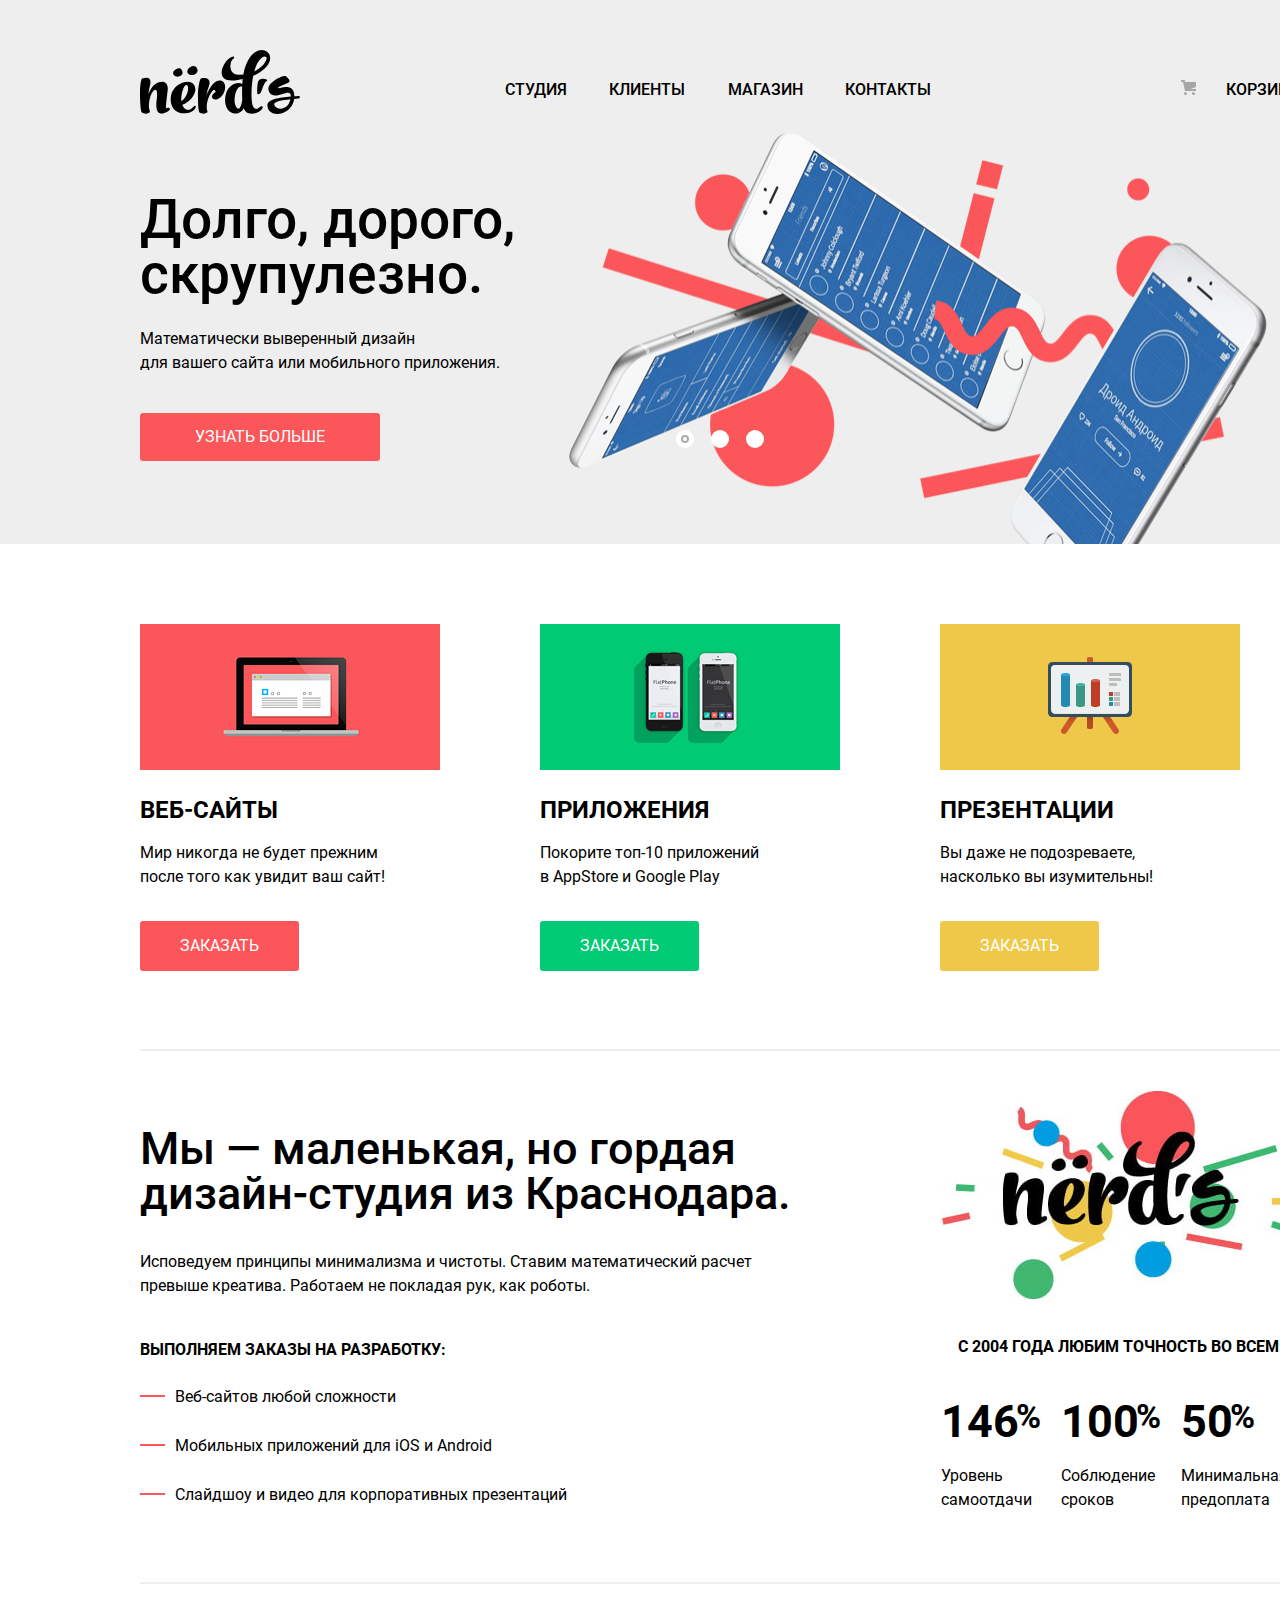
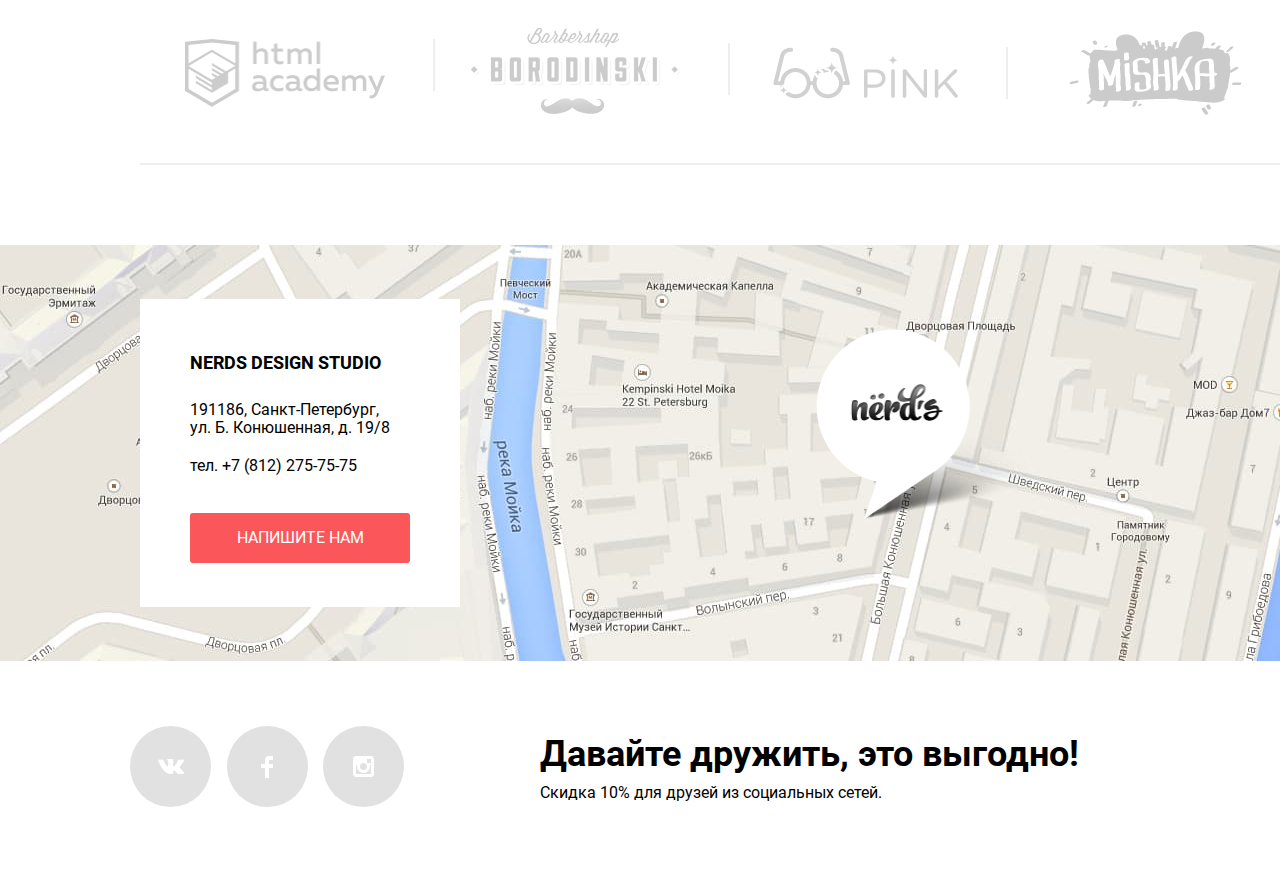
==== commit 8b474502: "Финал)" ====
--- a/index.html
+++ b/index.html
@@ -196,7 +196,7 @@
           <span class="visually-hidden">Закрыть</span>
         </button>
       </header>
-      <form class="mail-form" action="blank.html" method="post">
+      <form class="mail-form" action="https://echo.htmlacademy.ru" method="post">
         <p class="mail-item">
           <label class="pop-up-text" for="meeting-name">Ваше имя:</label>
           <input id="meeting-name" type="text" name="name" placeholder="Имя Фамилия">
--- a/css/style.min.css
+++ b/css/style.min.css
@@ -1 +1 @@
-*,*::before,*::after{box-sizing:border-box}@font-face{font-family:"Roboto";src:url('../fonts/roboto.woff2') format('woff2'),url('../fonts/roboto.woff') format('woff');font-weight:400;font-style:normal}@font-face{font-family:"Roboto";src:url("../fonts/robotobold.woff2") format('woff2'),url('../fonts/robotobold.woff') format('woff');font-weight:700;font-style:normal}@font-face{font-family:"Roboto";src:url('../fonts/robotomedium.woff2') format('woff2'),url('../fonts/robotomedium.woff') format('woff');font-weight:500;font-style:normal}:root{--basic-black:#000;--basic-mdllight-gray:#f1f1f1;--basic-light-gray:#eee;--basic-white:#fff;--basic-gray-input:#b4b9bb;--basic-light-red:#fb565a;--basic-light-green:#00ca74;--basic-light-yellow:#efc849;--basic-dark-gray:#444;--basic-medium-gray:#dfdfdf;--basic-text-gray:#7a7a7a;--basic-mdl-gray:#d5d5d5;--basic-die-gray:#4d4d4d;--basic-gray:#e1e1e1;--basic-shadow-gray:#cfcfcf;--basic-scale-gray:#d7dcdf;--basic-toggle-gray:#ababab;--basic-red:#e74246;--basic-border-gray:#dbdbdb;--basic-green:#00bc6c;--basic-yellow:#eab534;--basic-dark-red:#d7373b;--basic-dark-green:#00aa62;--basic-dark-yellow:#e5a722;--basic-btn-close:#fd9a9c;--basic-white-30:rgba(225,225,225,.3);--basic-black-30:rgba(0,0,0,.3);--basic-shadow-out:rgba(0,0,0,.4);--basic-shadow-ins:rgba(0,0,0,.1)}.page-body p,.page-body h1,.page-body h2,.page-body h3{margin:0;padding:0}.page-body a{text-decoration:none}.page{height:100%}.page-body{font-family:"Roboto",Arial,sans-serif;font-weight:400;font-size:16px;line-height:24px;color:var(--basic-black);min-height:100%;display:grid;grid-template-rows:min-content 1fr min-content;align-content:start}.container{width:1200px;margin:0 auto;padding:0 20px}.map .footer-map{display:block;margin:0 auto;height:416px}.map iframe{position:absolute;display:block;margin:0 auto;height:416px;width:100%;top:0;border:0;z-index:1}.page-footer .map{margin-bottom:75px}.visually-hidden{position:absolute;width:1px;height:1px;margin:-1px;border:0;padding:0;white-space:nowrap;clip-path:inset(100%);clip:rect(0 0 0 0);overflow:hidden}.button{display:inline-flex;justify-content:center;flex-wrap:wrap;font-size:16px;line-height:18px;color:var(--basic-white);text-transform:uppercase;background-color:var(--basic-light-red);padding:16px 5px;border:0;border-radius:3px}.list-reset{margin:0;padding:0;list-style-type:none}.page-header{padding-top:75px}.header-logo{display:inline-flex;margin-top:-26px}.header-logo[href]:focus,.header-logo[href]:hover{opacity:.7}.header-logo[href]:active{opacity:.3}.page-navigation{display:flex;flex-wrap:wrap;align-items:flex-start;justify-content:space-between;min-height:30px}.site-navigation a,.basket-shop .basket{display:inline-flex;flex-wrap:wrap;font-weight:500;line-height:30px;text-transform:uppercase;text-decoration:none;color:inherit}.site-navigation{margin-left:-40px;display:flex;width:427px;flex-wrap:wrap;justify-content:space-between}.site-navigation a:focus:not(.current),.basket-shop .basket:focus:not(.current),.site-navigation a:hover:not(.current),.basket-shop .basket:hover:not(.current){color:var(--basic-light-red)}.site-navigation a:active:not(.current),.basket-shop .basket:active:not(.current){color:var(--basic-black-30)}.page-navigation .current{border-bottom:2px solid var(--basic-light-red);padding-bottom:13px}.basket-shop .basket{position:relative;padding-left:50px}.basket-icon::before{content:"";width:15px;height:15px;background-image:url(../img/basket-icon.svg);background-repeat:no-repeat;background-position:0 0;position:absolute;left:5px;top:5px}.basket-shop .basket-icon:active::before{opacity:1}.slider-dignity{margin-bottom:80px}.slider-item{display:flex;flex-wrap:wrap;min-height:430px;padding-bottom:80px}.slider-info{padding-top:78px}.slider-1{display:none;background-image:url(../img/nerds-slider/nerds-slider-show.png);background-position:395px;background-repeat:no-repeat;background-size:760px 430px}.slider-2{display:none;background-image:url(../img/nerds-slider/nerds-slider-second.png);background-position:right;background-repeat:no-repeat;background-size:760px 430px;object-fit:contain}.slider-3{display:none;background-image:url(../img/nerds-slider/nerds-slider-third.png);background-position:right;background-repeat:no-repeat}.slide-current{display:flex}.slider-item h2{margin-bottom:25px;font-weight:500;font-size:55px;line-height:55px}.slider-info{max-width:520px}.slider p{margin-bottom:38px}.slider{position:relative}.controls{display:flex;flex-wrap:wrap;justify-content:space-between;position:absolute;bottom:96px;left:536px;width:88px;height:18px}.controls .slider-btn{display:flex;position:relative;width:18px;height:18px;background:var(--basic-white);border-radius:50%;cursor:pointer;border:0}.controls .active::before{content:"";width:8px;height:8px;border-radius:50%;background-color:transparent;border:2px solid var(--basic-toggle-gray);position:absolute;top:50%;left:50%;transform:translate(-50%,-50%)}.slider .button{padding:15px 55px}.more:focus,.more:hover{background-color:var(--basic-red)}.more:active{background-color:var(--basic-dark-red);box-shadow:inset 0 3px 0 var(--basic-shadow-ins)}.more:active{color:var(--basic-white-30)}.img-wrap{display:block;margin-bottom:25px;height:146px;width:300px}.services-list{display:grid;grid-template-columns:300px 300px 300px;column-gap:100px}.services{min-height:427px}.services-item h3{margin-bottom:16px}.services-item-text{width:260px}.services-item p{margin-bottom:32px}.services-item-link{padding:16px 40px;margin-bottom:80px}.services-item-link:active{box-shadow:inset 0 3px 0 var(--basic-shadow-ins)}.services-item-title{font-weight:700;font-size:24px;line-height:30px;text-transform:uppercase}.applications-btn{background-color:var(--basic-light-green)}.applications-btn:hover{background-color:var(--basic-green)}.applications-btn:active{background-color:var(--basic-dark-green);color:var(--basic-white-30)}.presentatios-btn{background-color:var(--basic-light-yellow)}.presentatios-btn:hover{background-color:var(--basic-yellow)}.presentatios-btn:active{background-color:var(--basic-dark-yellow);color:var(--basic-white-30)}.page-header,.slider-dignity{background-color:var(--basic-light-gray)}.services .container{margin-bottom:40px;position:relative}.services .container::after{content:"";height:2px;width:1160px;background-color:var(--basic-light-gray);position:absolute;bottom:0}.about-us-box{margin-bottom:50px}.about-us-holder{display:grid;grid-template-columns:1fr 360px;column-gap:150px}.statistics{background-image:url(../img/nerds-illustration.jpg);background-position:top right;background-repeat:no-repeat;background-size:360px 208px;padding-top:244px}.about-us-title{font-weight:500;font-size:45px;line-height:45px}.description-text,.up-row{font-weight:700;font-size:16px;line-height:24px;text-transform:uppercase}.about-us{padding-top:35px;width:651px}.about-us .up-row{margin-bottom:23px}.statistics .description-text{margin-bottom:31px}.about-us .about-us-title{margin-bottom:34px}.about-us .about-us-text{margin-bottom:40px}.description-text{text-align:center;margin-bottom:31px}.descrition-item{padding-left:35px;position:relative;margin-bottom:25px}.descrition-item::before{position:absolute;content:"";margin-top:10px;left:0;width:25px;height:2px;background-color:var(--basic-light-red)}.table-desc dt{font-weight:bold;font-size:45px;line-height:64px;margin-bottom:10px}.table-desc sup{top:-9px;left:-3px}.table-list{display:grid;grid-template-columns:1fr 1fr 1fr}.table-list dd{font-size:inherit;margin:0}.about-us-title{padding-top:73px}.partners{min-height:176px}.partners-list{display:grid;grid-template-columns:repeat(4,1fr)}.partners-item{margin:auto;position:relative}.borodinski-item::before,.pink-item::before,.mishka-item::before{content:"";position:absolute;width:2px;height:52px;background-color:var(--basic-light-gray)}.borodinski-item::before{left:-50px;top:15px}.pink-item::before{left:-50px;top:0}.mishka-item::before{left:-50px;top:13px}.partners-item:nth-child(5n)::before,.partners-item:first-child::before{content:"";display:none}.partners-item a{opacity:.2}.partners-item a:hover,.partners-item a:focus{opacity:1}.partners-item a:active{opacity:.1}.partners .container{padding-top:46px;padding-bottom:40px;position:relative;margin-bottom:80px}.partners .container::before{content:"";height:2px;width:1160px;border-top:2px solid var(--basic-light-gray);position:absolute;top:0}.partners .container::after{content:"";height:2px;width:1160px;border-top:2px solid var(--basic-light-gray);position:absolute;bottom:0}.social-holder{display:grid;grid-template-columns:260px 1fr;column-gap:140px}.social-list{display:grid;grid-template-columns:1fr 1fr 1fr;column-gap:10px;margin:-10px}.page-footer{margin-bottom:68px;position:relative}.contacts{position:absolute;top:54px;background-color:var(--basic-white);width:320px;height:308px;padding:49px 50px 0 50px;left:50%;transform:translateX(-580px);z-index:2}.contacts .contacts-title{margin-bottom:23px;font-weight:700;font-size:18px;line-height:30px;text-transform:uppercase}.contacts .contacts-text{margin-bottom:20px;text-align:left}.contacts .phone{margin-bottom:38px}.contacts-phone{font-weight:400;font-size:16px;line-height:18px;color:var(--basic-black)}.contacts-link{padding:16px 5px;display:flex}.marker{position:absolute;top:30px;left:676px}.map p{font-weight:400;font-size:16px;line-height:18px}.social-friends .footer-title{font-weight:700;font-size:36px;line-height:36px;margin-bottom:10px}.footer-text{font-weight:400;font-size:16px;line-height:22px}.social-btn{position:relative;width:81px;height:81px;background-color:var(--basic-gray);border-radius:50%;margin:auto}.social-list a{display:inline-flex;flex-wrap:wrap;justify-content:center;align-items:center}.social-btn-vk:active::before,.social-btn-fb:active::before,.social-btn-insta:active::before{opacity:.3}.social-btn:focus,.social-btn:hover{background-color:var(--basic-red)}.social-btn:active{background-color:var(--basic-dark-red);box-shadow:inset 0 3px 0 var(--basic-shadow-ins)}.social-btn-vk::before{content:"";position:absolute;width:26px;height:15px;background-image:url(../img/vk-icon.png);background-repeat:no-repeat;background-position:0 0}.social-btn-fb::before{content:"";position:absolute;width:12px;height:22px;background-image:url(../img/fb-icon.png);background-repeat:no-repeat;background-position:0 0}.social-btn-insta::before{content:"";position:absolute;width:21px;height:21px;background-image:url(../img/insta-icon.png);background-repeat:no-repeat;background-position:0 0}.pop-up{display:none;position:fixed;width:960px;height:590px;top:50%;left:50%;transform:translate(-50%,-50%);background-color:var(--basic-white);padding:63px 100px 84px 100px;box-shadow:0 40px 40px 0 var(--basic-shadow-out);z-index:3}.pop-up-show{display:block}.mail-form{display:flex;flex-wrap:wrap;justify-content:space-between}.pop-up-form input:invalid{color:var(--basic-red)}.pop-up .mail-item{width:360px;margin-bottom:37px}.mail-item input{width:360px;height:50px;font-size:inherit;padding:14px}.mail-item-text textarea{width:760px;height:118px;padding:16px;font-size:inherit;margin-bottom:47px;resize:none}.pop-up h3{font-weight:700;font-size:45px;line-height:53px;margin-bottom:37px}.pop-up .pop-up-text{font-weight:700;font-size:16px;line-height:18px;margin-bottom:10px;display:block}.pop-up .button{width:260px}.mail-item input,.mail-item-text textarea{border:2px solid var(--basic-scale-gray)}.mail-item input:hover,.mail-item-text textarea:hover{border:2px solid var(--basic-gray-input);border-radius:1px}.mail-item input[type="email"]:focus,.mail-item input[type="text"]:focus,.mail-item-text textarea:focus{border:2px solid var(--basic-black);border-radius:1px;color:var(--basic-black)}.mail-item input:invalid{border:2px solid var(--basic-red)}.pop-up header{display:flex;justify-content:space-between}.button-close{width:40px;height:40px;right:90px;border:0;background-color:transparent;cursor:pointer;outline:0}.button-close svg{color:var(--basic-btn-close)}.button-close:hover svg,.button-close:focus svg{color:var(--basic-red)}.button-close:active svg{opacity:.2}.catalog-page-title{min-height:235px;padding-top:72px}.catalog-title{font-size:55px;line-height:55px;font-weight:500;text-align:center}.catalog-wrap button{border:0}.form-group{padding:0;margin:0;border:0}.form-group p{padding-left:36px}.range-filter{width:260px;margin-top:49px;margin-bottom:51px}.form-group legend,.user-sort .sorting{font-size:18px;line-height:24px;text-transform:uppercase;font-weight:700}.range-controls{position:relative;height:80px;margin-bottom:15px;padding-top:39px;padding-right:20px;padding-left:20px;background-color:var(--basic-light-gray);border-radius:5px}.range-controls .scale{height:2px;background:var(--basic-scale-gray)}.range-controls .bar{width:70%;height:2px;background:var(--basic-light-green)}.range-controls .toggle{position:absolute;top:31px;width:4px;height:4px;padding:2px;border:8px solid var(--basic-white);background-color:var(--basic-toggle-gray);border-radius:50%;box-shadow:0 2px 1px 0 var(--basic-shadow-gray);cursor:pointer}.range-controls .toggle-min{left:18px}.range-controls .toggle-max{left:160px}.price-controls{display:flex;flex-wrap:wrap;justify-content:space-between;text-transform:uppercase;margin-bottom:56px}.price-controls input{width:80px;padding:10px;margin-left:10px;text-align:center;color:var(--basic-black);border:0;border-radius:5px;background:var(--basic-mdllight-gray);font-family:inherit;font-size:inherit}.grid p{margin-bottom:22px}.form-radio p:last-child{margin-bottom:50px}.catalog-page-title{margin-bottom:55px}.catalog-wrap .container{display:flex;flex-wrap:wrap;justify-content:space-between}.filter{width:260px}.catalog{width:762px}.user-sort{display:flex;flex-wrap:wrap;justify-content:space-between;margin-bottom:50px}.selection-filter{width:360px;display:flex;justify-content:space-between}.sort-list{display:flex;flex-wrap:wrap;justify-content:start}.sort-item a{margin-right:25px}.sort-item a:not(.active){color:var(--basic-toggle-gray)}.sort-item a:focus:not(.active),.sort-item a:hover:not(.active){color:var(--basic-text-gray)}.sort-item a:active:not(.active){color:var(--basic-black)}.sorters{display:flex;align-items:center}.up-down{width:40px;display:flex;justify-content:space-between}.down{width:0;height:0;border-style:solid;border-width:10px 5.5px 0 5.5px;border-color:var(--basic-border-gray) transparent transparent transparent}.up{width:0;height:0;border-style:solid;border-width:0 5.5px 10px 5.5px;border-color:transparent transparent var(--basic-border-gray) transparent}.up.active{border-color:var(--basic-black) transparent transparent transparent}.down.active{border-color:var(--basic-black) transparent transparent transparent}.down:focus:not(.active),.down:hover:not(.active){border-color:var(--basic-text-gray) transparent transparent transparent}.down:active:not(.active){border-color:var(--basic-black) transparent transparent transparent}.up:focus:not(.active),.up:hover:not(.active){border-color:transparent transparent var(--basic-text-gray)}.up:active:not(.active){border-color:transparent transparent var(--basic-black)}.selection-filter ul,.selection-filter li{margin:0;padding:0}.catalog-list{display:grid;grid-template-columns:1fr 1fr;gap:31px 41px}.catalog-page-title{background-color:var(--basic-light-gray)}.catalog-title{font-weight:500;font-size:55px;line-height:55px}.grid .filter-name{margin-bottom:18px}.filter-name,.sorting{font-weight:bold;font-size:18px;line-height:30px}.sorting{margin:0;padding:0}.selection-filter a{font-weight:400;font-size:14px;line-height:18px;color:var(--basic-black);text-transform:uppercase}.form-group{font-weight:400;font-size:16px;line-height:19px}.form-item label{display:block;position:relative;cursor:pointer;user-select:none}.filter-input-checkbox+label::before{content:"";position:absolute;top:-2px;left:-36px;width:23px;height:23px;border-radius:3px;border:2px solid var(--basic-black);opacity:.4}.filter-input-checkbox:checked+label::before{display:none}.filter-input-checkbox:checked+label::after{content:"";position:absolute;top:-2px;left:-36px;width:25px;height:25px;background-image:url(../img/checkbox-on.svg);background-repeat:no-repeat;background-position:0 0;opacity:.4}.filter-input-radio+label::before{content:"";position:absolute;top:-2px;left:-36px;width:25px;height:25px;border-radius:50%;border:4px solid var(--basic-black);opacity:.4}.filter-input-radio:checked+label::after{content:"";position:absolute;top:6px;left:-28px;width:9px;height:9px;border-radius:50%;background-color:var(--basic-black);opacity:.4}.filter-input-radio+label:hover::after,.filter-input-radio+label:hover::before,.filter-input-checkbox+label:hover::before,.filter-input-checkbox+label:hover::after,.filter-input-radio:focus+label::after,.filter-input-radio:focus+label::before,.filter-input-checkbox:focus+label::after,.filter-input-checkbox:focus+label::before{opacity:1}.filter-input:disabled+label{opacity:.3}.filter-btn{background-color:var(--basic-light-gray);color:var(--basic-black);border:0}.filter-btn:hover{background-color:var(--basic-medium-gray)}.filter-btn:active{background-color:var(--basic-mdl-gray);color:var(--basic-text-gray)}.filter .submit-btn{margin-top:30px;background-color:var(--basic-light-gray);color:var(--basic-black);padding:15px 89px;border:0;border-radius:3px}.filter .submit-btn:focus,.filter .submit-btn:hover{background-color:var(--basic-medium-gray)}.filter .submit-btn:active{background-color:var(--basic-mdl-gray);color:var(--basic-black-30);outline:0;box-shadow:inset 0 3px 0 var(--basic-black-30)}.catalog-cards{margin-bottom:55px}.catalog-item{display:block;position:relative;width:360px;height:620px;padding-top:40px}.catalog-item img{object-fit:contain;border-radius:0 0 5px 5px;border:2px solid var(--basic-light-gray)}.hidden-descriptions{padding:20px 50px;position:absolute;text-align:center;display:none;bottom:0;width:360px;min-height:230px;background-color:var(--basic-light-gray);border-radius:0 0 5px 5px}.catalog-item:focus-within .hidden-descriptions,.catalog-item:hover .hidden-descriptions,.catalog-item:focus .hidden-descriptions{display:flex;flex-wrap:wrap;flex-direction:column;align-items:center}.catalog-item::before{width:100%;height:40px;background-color:var(--basic-light-gray);position:absolute;content:"";left:0;top:0;border-radius:5px 5px 0 0}.catalog-item::after{width:15px;height:15px;background-color:var(--basic-white);border-radius:50%;position:absolute;content:"";top:13px;left:15px;box-shadow:25px 0 0 0 var(--basic-white),50px 0 0 0 var(--basic-white)}.catalog-item:focus::before,.catalog-item:hover::before{background-color:var(--basic-die-gray)}.caption-desc-cards{display:inline-flex;flex-wrap:wrap;margin:0 auto;font-weight:700;font-size:18px;line-height:30px;text-transform:uppercase;color:var(--basic-black)}.caption-desc-cards:focus,.caption-desc-cards:hover{color:var(--basic-light-red)}.caption-desc-cards:active{color:var(--basic-text-gray)}.cards-link{margin-bottom:12px}.hidden-descriptions .cards-text{margin-bottom:32px}.cards-text{font-weight:400;font-size:16px;line-height:18px;text-align:center}.hidden-descriptions .button{display:inline-flex;padding:15px 72px;width:200px}.hidden-descriptions .button:focus,.hidden-descriptions .button:hover{background-color:var(--basic-red)}.hidden-descriptions .button:active{background-color:var(--basic-dark-red);box-shadow:inset 0 3px 0 var(--basic-shadow-ins)}.pagination{display:flex;flex-wrap:wrap;margin-bottom:60px}.pagination-list{display:inline-flex}.pagination-item{margin-right:11px}.pagination a:focus:not(.active),.pagination a:hover:not(.active){background-color:var(--basic-medium-gray)}.pagination a:active:not(.active){background-color:var(--basic-mdl-gray)}.pagination-item a:active:not(.active){color:var(--basic-black-30);box-shadow:inset 0 3px 0 var(--basic-shadow-ins)}.pagination-list .active{background-color:var(--basic-white);border:3px solid var(--basic-border-gray)}.pagination a{display:flex;min-width:50px;height:50px;background-color:var(--basic-light-gray);justify-content:center;align-items:center;border-radius:3px;text-decoration:none;font-weight:500;color:inherit}.pagination .next{padding:15px 77px;text-transform:uppercase}.phone{color:var(--basic-black)}+*,*::before,*::after{box-sizing:border-box}@font-face{font-family:"Roboto";src:url('../fonts/roboto.woff2') format('woff2'),url('../fonts/roboto.woff') format('woff');font-weight:400;font-style:normal}@font-face{font-family:"Roboto";src:url("../fonts/robotobold.woff2") format('woff2'),url('../fonts/robotobold.woff') format('woff');font-weight:700;font-style:normal}@font-face{font-family:"Roboto";src:url('../fonts/robotomedium.woff2') format('woff2'),url('../fonts/robotomedium.woff') format('woff');font-weight:500;font-style:normal}:root{--basic-black:#000;--basic-mdllight-gray:#f1f1f1;--basic-light-gray:#eee;--basic-white:#fff;--basic-gray-input:#b4b9bb;--basic-light-red:#fb565a;--basic-light-green:#00ca74;--basic-light-yellow:#efc849;--basic-dark-gray:#444;--basic-medium-gray:#dfdfdf;--basic-text-gray:#7a7a7a;--basic-mdl-gray:#d5d5d5;--basic-die-gray:#4d4d4d;--basic-gray:#e1e1e1;--basic-shadow-gray:#cfcfcf;--basic-scale-gray:#d7dcdf;--basic-toggle-gray:#ababab;--basic-red:#e74246;--basic-border-gray:#dbdbdb;--basic-green:#00bc6c;--basic-yellow:#eab534;--basic-dark-red:#d7373b;--basic-dark-green:#00aa62;--basic-dark-yellow:#e5a722;--basic-btn-close:#fd9a9c;--basic-white-30:rgba(225,225,225,.3);--basic-black-30:rgba(0,0,0,.3);--basic-shadow-out:rgba(0,0,0,.4);--basic-shadow-ins:rgba(0,0,0,.1);--basic-shadow-cards:rgba(0,0,0,.2)}.page-body p,.page-body h1,.page-body h2,.page-body h3{margin:0;padding:0}.page-body a{text-decoration:none}.page{height:100%}.page-body{font-family:"Roboto",Arial,sans-serif;font-weight:400;font-size:16px;line-height:24px;color:var(--basic-black);min-height:100%;display:grid;grid-template-rows:min-content 1fr min-content;align-content:start}.container{width:1200px;margin:0 auto;padding:0 20px}.map .footer-map{display:block;margin:0 auto;height:416px}.map iframe{position:absolute;display:block;margin:0 auto;height:416px;width:100%;top:0;border:0;z-index:1}.page-footer .map{margin-bottom:75px}.visually-hidden{position:absolute;width:1px;height:1px;margin:-1px;border:0;padding:0;white-space:nowrap;clip-path:inset(100%);clip:rect(0 0 0 0);overflow:hidden}.button{display:inline-flex;justify-content:center;flex-wrap:wrap;font-size:16px;line-height:18px;color:var(--basic-white);text-transform:uppercase;background-color:var(--basic-light-red);padding:16px 5px;border:0;border-radius:3px}.list-reset{margin:0;padding:0;list-style-type:none}.page-header{padding-top:75px}.header-logo{display:inline-flex;margin-top:-26px}.header-logo[href]:focus,.header-logo[href]:hover{opacity:.7}.header-logo[href]:active{opacity:.3}.page-navigation{display:flex;flex-wrap:wrap;align-items:flex-start;justify-content:space-between;min-height:30px}.site-navigation a,.basket-shop .basket{display:inline-flex;flex-wrap:wrap;font-weight:500;line-height:30px;text-transform:uppercase;text-decoration:none;color:inherit}.site-navigation{margin-left:-40px;display:flex;width:427px;flex-wrap:wrap;justify-content:space-between}.site-navigation a:focus:not(.current),.basket-shop .basket:focus:not(.current),.site-navigation a:hover:not(.current),.basket-shop .basket:hover:not(.current){color:var(--basic-light-red)}.site-navigation a:active:not(.current),.basket-shop .basket:active:not(.current){color:var(--basic-black-30)}.page-navigation .current{border-bottom:2px solid var(--basic-light-red);padding-bottom:13px}.basket-shop .basket{position:relative;padding-left:50px}.basket-icon::before{content:"";width:15px;height:15px;background-image:url(../img/basket-icon.svg);background-repeat:no-repeat;background-position:0 0;position:absolute;left:5px;top:5px}.basket-shop .basket-icon:active::before{opacity:1}.slider-dignity{margin-bottom:80px}.slider-item{display:flex;flex-wrap:wrap;min-height:430px;padding-bottom:80px}.slider-info{padding-top:78px}.slider-1{display:none;background-image:url(../img/nerds-slider/nerds-slider-show.png);background-position:395px;background-repeat:no-repeat;background-size:760px 430px}.slider-2{display:none;background-image:url(../img/nerds-slider/nerds-slider-second.png);background-position:right;background-repeat:no-repeat;background-size:760px 430px;object-fit:contain}.slider-3{display:none;background-image:url(../img/nerds-slider/nerds-slider-third.png);background-position:right;background-repeat:no-repeat}.slide-current{display:flex}.slider-item h2{margin-bottom:25px;font-weight:500;font-size:55px;line-height:55px}.slider-info{max-width:520px}.slider p{margin-bottom:38px}.slider{position:relative}.controls{display:flex;flex-wrap:wrap;justify-content:space-between;position:absolute;bottom:96px;left:536px;width:88px;height:18px}.controls .slider-btn{display:flex;position:relative;width:18px;height:18px;background:var(--basic-white);border-radius:50%;cursor:pointer;border:0}.controls .active::before{content:"";width:8px;height:8px;border-radius:50%;background-color:transparent;border:2px solid var(--basic-toggle-gray);position:absolute;top:50%;left:50%;transform:translate(-50%,-50%)}.slider .button{padding:15px 55px}.more:focus,.more:hover{background-color:var(--basic-red)}.more:active{background-color:var(--basic-dark-red);box-shadow:inset 0 3px 0 var(--basic-shadow-ins)}.more:active{color:var(--basic-white-30)}.img-wrap{display:block;margin-bottom:25px;height:146px;width:300px}.services-list{display:grid;grid-template-columns:300px 300px 300px;column-gap:100px}.services{min-height:427px}.services-item h3{margin-bottom:16px}.services-item-text{width:260px}.services-item p{margin-bottom:32px}.services-item-link{padding:16px 40px;margin-bottom:80px}.services-item-link:active{box-shadow:inset 0 3px 0 var(--basic-shadow-ins)}.services-item-title{font-weight:700;font-size:24px;line-height:30px;text-transform:uppercase}.applications-btn{background-color:var(--basic-light-green)}.applications-btn:hover{background-color:var(--basic-green)}.applications-btn:active{background-color:var(--basic-dark-green);color:var(--basic-white-30)}.presentatios-btn{background-color:var(--basic-light-yellow)}.presentatios-btn:hover{background-color:var(--basic-yellow)}.presentatios-btn:active{background-color:var(--basic-dark-yellow);color:var(--basic-white-30)}.page-header,.slider-dignity{background-color:var(--basic-light-gray)}.services .container{margin-bottom:40px;position:relative}.services .container::after{content:"";height:2px;width:1160px;background-color:var(--basic-light-gray);position:absolute;bottom:0}.about-us-box{margin-bottom:50px}.about-us-holder{display:grid;grid-template-columns:1fr 360px;column-gap:150px}.statistics{background-image:url(../img/nerds-illustration.jpg);background-position:top right;background-repeat:no-repeat;background-size:360px 208px;padding-top:244px}.about-us-title{font-weight:500;font-size:45px;line-height:45px}.description-text,.up-row{font-weight:700;font-size:16px;line-height:24px;text-transform:uppercase}.about-us{padding-top:35px;width:651px}.about-us .up-row{margin-bottom:23px}.statistics .description-text{margin-bottom:31px}.about-us .about-us-title{margin-bottom:34px}.about-us .about-us-text{margin-bottom:40px}.description-text{text-align:center;margin-bottom:31px}.descrition-item{padding-left:35px;position:relative;margin-bottom:25px}.descrition-item::before{position:absolute;content:"";margin-top:10px;left:0;width:25px;height:2px;background-color:var(--basic-light-red)}.table-desc dt{font-weight:bold;font-size:45px;line-height:64px;margin-bottom:10px}.table-desc sup{top:-9px;left:-3px}.table-list{display:grid;grid-template-columns:1fr 1fr 1fr}.table-list dd{font-size:inherit;margin:0}.about-us-title{padding-top:73px}.partners{min-height:176px}.partners-list{display:grid;grid-template-columns:repeat(4,1fr)}.partners-item{margin:auto;position:relative}.partners-item:not(:nth-child(4n))::before{content:"";position:absolute;width:2px;height:52px;right:-50px;background-color:var(--basic-light-gray)}.borodinski-item::before{top:15px}.pink-item::before{top:0}.mishka-item::before{top:13px}.partners-item a{opacity:.2}.partners-item a:hover,.partners-item a:focus{opacity:1}.partners-item a:active{opacity:.1}.partners .container{padding-top:46px;padding-bottom:40px;position:relative;margin-bottom:80px}.partners .container::before{content:"";height:2px;width:1160px;border-top:2px solid var(--basic-light-gray);position:absolute;top:0}.partners .container::after{content:"";height:2px;width:1160px;border-top:2px solid var(--basic-light-gray);position:absolute;bottom:0}.social-holder{display:grid;grid-template-columns:260px 1fr;column-gap:140px}.social-list{display:grid;grid-template-columns:1fr 1fr 1fr;column-gap:10px;margin:-10px}.page-footer{margin-bottom:68px;position:relative}.contacts{position:absolute;top:54px;background-color:var(--basic-white);width:320px;height:308px;padding:49px 50px 0 50px;left:50%;transform:translateX(-580px);z-index:2}.contacts .contacts-title{margin-bottom:23px;font-weight:700;font-size:18px;line-height:30px;text-transform:uppercase}.contacts .contacts-text{margin-bottom:20px;text-align:left}.contacts .phone{margin-bottom:38px}.contacts-phone{font-weight:400;font-size:16px;line-height:18px;color:var(--basic-black)}.contacts-link{padding:16px 5px;display:flex}.marker{position:absolute;top:30px;left:676px}.map p{font-weight:400;font-size:16px;line-height:18px}.social-friends .footer-title{font-weight:700;font-size:36px;line-height:36px;margin-bottom:10px}.footer-text{font-weight:400;font-size:16px;line-height:22px}.social-btn{position:relative;width:81px;height:81px;background-color:var(--basic-gray);border-radius:50%;margin:auto}.social-list a{display:inline-flex;flex-wrap:wrap;justify-content:center;align-items:center}.social-btn-vk:active::before,.social-btn-fb:active::before,.social-btn-insta:active::before{opacity:.3}.social-btn:focus,.social-btn:hover{background-color:var(--basic-red)}.social-btn:active{background-color:var(--basic-dark-red);box-shadow:inset 0 3px 0 var(--basic-shadow-ins)}.social-btn-vk::before{content:"";position:absolute;width:26px;height:15px;background-image:url(../img/vk-icon.png);background-repeat:no-repeat;background-position:0 0}.social-btn-fb::before{content:"";position:absolute;width:12px;height:22px;background-image:url(../img/fb-icon.png);background-repeat:no-repeat;background-position:0 0}.social-btn-insta::before{content:"";position:absolute;width:21px;height:21px;background-image:url(../img/insta-icon.png);background-repeat:no-repeat;background-position:0 0}.pop-up{display:none;position:fixed;width:960px;height:590px;top:50%;left:50%;transform:translate(-50%,-50%);background-color:var(--basic-white);padding:63px 100px 84px 100px;box-shadow:0 40px 40px 0 var(--basic-shadow-out);z-index:3}.pop-up-show{display:block;animation:bounce .6s}.mail-form{display:flex;flex-wrap:wrap;justify-content:space-between}.pop-up-form input:invalid{color:var(--basic-red)}.pop-up .mail-item{width:360px;margin-bottom:37px}.mail-item input{width:360px;height:50px;font-size:inherit;padding:14px}.mail-item-text textarea{width:760px;height:118px;padding:16px;font-size:inherit;margin-bottom:47px;resize:none}.pop-up h3{font-weight:700;font-size:45px;line-height:53px;margin-bottom:37px}.pop-up .pop-up-text{font-weight:700;font-size:16px;line-height:18px;margin-bottom:10px;display:block}.pop-up .button{width:260px}.mail-item input,.mail-item-text textarea{border:2px solid var(--basic-scale-gray)}.mail-item input:hover,.mail-item-text textarea:hover{border:2px solid var(--basic-gray-input);border-radius:1px}.mail-item input[type="email"]:focus,.mail-item input[type="text"]:focus,.mail-item-text textarea:focus{border:2px solid var(--basic-black);border-radius:1px;color:var(--basic-black)}.mail-item input:invalid{border:2px solid var(--basic-red)}.pop-up header{display:flex;justify-content:space-between}.button-close{width:40px;height:40px;right:90px;border:0;background-color:transparent;cursor:pointer;outline:0}.button-close svg{color:var(--basic-btn-close)}.button-close:hover svg,.button-close:focus svg{color:var(--basic-red)}.button-close:active svg{opacity:.2}.catalog-page-title{min-height:235px;padding-top:72px}.catalog-title{font-size:55px;line-height:55px;font-weight:500;text-align:center}.catalog-wrap button{border:0}.form-group{padding:0;margin:0;border:0}.form-group p{padding-left:36px}.range-filter{width:260px;margin-top:49px;margin-bottom:51px}.form-group legend,.user-sort .sorting{font-size:18px;line-height:24px;text-transform:uppercase;font-weight:700}.range-controls{position:relative;height:80px;margin-bottom:15px;padding-top:39px;padding-right:20px;padding-left:20px;background-color:var(--basic-light-gray);border-radius:5px}.range-controls .scale{height:2px;background:var(--basic-scale-gray)}.range-controls .bar{width:70%;height:2px;background:var(--basic-light-green)}.range-controls .toggle{position:absolute;top:31px;width:4px;height:4px;padding:2px;border:8px solid var(--basic-white);background-color:var(--basic-toggle-gray);border-radius:50%;box-shadow:0 2px 1px 0 var(--basic-shadow-gray);cursor:pointer}.range-controls .toggle-min{left:18px}.range-controls .toggle-max{left:160px}.price-controls{display:flex;flex-wrap:wrap;justify-content:space-between;text-transform:uppercase;margin-bottom:56px}.price-controls input{width:80px;padding:10px;margin-left:10px;text-align:center;color:var(--basic-black);border:0;border-radius:5px;background:var(--basic-mdllight-gray);font-family:inherit;font-size:inherit}.grid p{margin-bottom:22px}.form-radio p:last-child{margin-bottom:50px}.catalog-page-title{margin-bottom:55px}.catalog-wrap .container{display:flex;flex-wrap:wrap;justify-content:space-between}.filter{width:260px}.catalog{width:762px}.user-sort{display:flex;flex-wrap:wrap;justify-content:space-between;margin-bottom:50px}.selection-filter{width:360px;display:flex;justify-content:space-between}.sort-list{display:flex;flex-wrap:wrap;justify-content:start}.sort-item a{margin-right:25px}.sort-item a:not(.active){color:var(--basic-toggle-gray)}.sort-item a:focus:not(.active),.sort-item a:hover:not(.active){color:var(--basic-text-gray)}.sort-item a:active:not(.active){color:var(--basic-black)}.sorters{display:flex;align-items:center}.up-down{width:40px;display:flex;justify-content:space-between}.down{width:0;height:0;border-style:solid;border-width:10px 5.5px 0 5.5px;border-color:var(--basic-border-gray) transparent transparent transparent}.up{width:0;height:0;border-style:solid;border-width:0 5.5px 10px 5.5px;border-color:transparent transparent var(--basic-border-gray) transparent}.up.active{border-color:var(--basic-black) transparent transparent transparent}.down.active{border-color:var(--basic-black) transparent transparent transparent}.down:focus:not(.active),.down:hover:not(.active){border-color:var(--basic-text-gray) transparent transparent transparent}.down:active:not(.active){border-color:var(--basic-black) transparent transparent transparent}.up:focus:not(.active),.up:hover:not(.active){border-color:transparent transparent var(--basic-text-gray)}.up:active:not(.active){border-color:transparent transparent var(--basic-black)}.selection-filter ul,.selection-filter li{margin:0;padding:0}.catalog-list{display:grid;grid-template-columns:1fr 1fr;gap:31px 41px}.catalog-page-title{background-color:var(--basic-light-gray)}.catalog-title{font-weight:500;font-size:55px;line-height:55px}.grid .filter-name{margin-bottom:18px}.filter-name,.sorting{font-weight:bold;font-size:18px;line-height:30px}.sorting{margin:0;padding:0}.selection-filter a{font-weight:400;font-size:14px;line-height:18px;color:var(--basic-black);text-transform:uppercase}.form-group{font-weight:400;font-size:16px;line-height:19px}.form-item label{display:block;position:relative;cursor:pointer;user-select:none}.filter-input-checkbox+label::before{content:"";position:absolute;top:-2px;left:-36px;width:23px;height:23px;border-radius:3px;border:2px solid var(--basic-black);opacity:.4}.filter-input-checkbox:checked+label::before{display:none}.filter-input-checkbox:checked+label::after{content:"";position:absolute;top:-2px;left:-36px;width:25px;height:25px;background-image:url(../img/checkbox-on.svg);background-repeat:no-repeat;background-position:0 0;opacity:.4}.filter-input-radio+label::before{content:"";position:absolute;top:-2px;left:-36px;width:25px;height:25px;border-radius:50%;border:4px solid var(--basic-black);opacity:.4}.filter-input-radio:checked+label::after{content:"";position:absolute;top:6px;left:-28px;width:9px;height:9px;border-radius:50%;background-color:var(--basic-black);opacity:.4}.filter-input-radio+label:hover::after,.filter-input-radio+label:hover::before,.filter-input-checkbox+label:hover::before,.filter-input-checkbox+label:hover::after,.filter-input-radio:focus+label::after,.filter-input-radio:focus+label::before,.filter-input-checkbox:focus+label::after,.filter-input-checkbox:focus+label::before{opacity:1}.filter-input:disabled+label{opacity:.3}.filter-btn{background-color:var(--basic-light-gray);color:var(--basic-black);border:0}.filter-btn:hover{background-color:var(--basic-medium-gray)}.filter-btn:active{background-color:var(--basic-mdl-gray);color:var(--basic-text-gray)}.filter .submit-btn{margin-top:30px;background-color:var(--basic-light-gray);color:var(--basic-black);padding:15px 89px;border:0;border-radius:3px}.filter .submit-btn:focus,.filter .submit-btn:hover{background-color:var(--basic-medium-gray)}.filter .submit-btn:active{background-color:var(--basic-mdl-gray);color:var(--basic-black-30);outline:0;box-shadow:inset 0 3px 0 var(--basic-black-30)}.catalog-cards{margin-bottom:55px}.catalog-item{display:block;position:relative;width:360px;height:620px;padding-top:40px}.catalog-item img{object-fit:contain;border-radius:0 0 5px 5px;border:2px solid var(--basic-light-gray)}.hidden-descriptions{padding:20px 50px;position:absolute;text-align:center;display:none;bottom:0;width:360px;height:230px;background-color:var(--basic-light-gray);border-radius:0 0 5px 5px}.catalog-item:focus-within .hidden-descriptions,.catalog-item:hover .hidden-descriptions,.catalog-item:focus .hidden-descriptions{display:flex;flex-wrap:wrap;flex-direction:column;align-items:center}.catalog-item::before{width:100%;height:40px;background-color:var(--basic-light-gray);position:absolute;content:"";left:0;top:0;border-radius:5px 5px 0 0}.catalog-item::after{width:15px;height:15px;background-color:var(--basic-white);border-radius:50%;position:absolute;content:"";top:13px;left:15px;box-shadow:25px 0 0 0 var(--basic-white),50px 0 0 0 var(--basic-white)}.catalog-item:focus::before,.catalog-item:hover::before{background-color:var(--basic-die-gray)}.caption-desc-cards{display:inline-flex;flex-wrap:wrap;margin:0 auto;font-weight:700;font-size:18px;line-height:30px;text-transform:uppercase;color:var(--basic-black)}.caption-desc-cards:focus,.caption-desc-cards:hover{color:var(--basic-light-red)}.caption-desc-cards:active{color:var(--basic-text-gray)}.cards-link{margin-bottom:12px}.hidden-descriptions .cards-text{margin-bottom:32px;height:50px;overflow:auto}.cards-text{font-weight:400;font-size:16px;line-height:18px;text-align:center}.hidden-descriptions .button{display:inline-flex;padding:15px 72px;width:200px}.hidden-descriptions .button:focus,.hidden-descriptions .button:hover{background-color:var(--basic-red)}.hidden-descriptions .button:active{background-color:var(--basic-dark-red);box-shadow:inset 0 3px 0 var(--basic-shadow-ins)}.pagination{display:flex;flex-wrap:wrap;margin-bottom:60px}.pagination-list{display:inline-flex}.pagination-item{margin-right:11px}.pagination a:focus:not(.active),.pagination a:hover:not(.active){background-color:var(--basic-medium-gray)}.pagination a:active:not(.active){background-color:var(--basic-mdl-gray)}.pagination-item a:active:not(.active){color:var(--basic-black-30);box-shadow:inset 0 3px 0 var(--basic-shadow-ins)}.pagination-list .active{background-color:var(--basic-white);border:3px solid var(--basic-border-gray)}.pagination a{display:flex;min-width:50px;height:50px;background-color:var(--basic-light-gray);justify-content:center;align-items:center;border-radius:3px;text-decoration:none;font-weight:500;color:inherit}.pagination .next{padding:15px 77px;text-transform:uppercase}.phone{color:var(--basic-black)}.modal-error{animation:shake .6s}@keyframes bounce{0%{transform:translate(-50%,-2000px)}70%{transform:translate(-50%,30px)}100%{transform:translate(-50%,0)}}@keyframes shake{0%,100%{transform:translate(-50%,-50%)}10%,30%,50%,70%,90%{transform:translate(calc(-50% - 10px),-50%)}20%,40%,60%,80%{transform:translate(calc(-50%+10px),-50%)}}